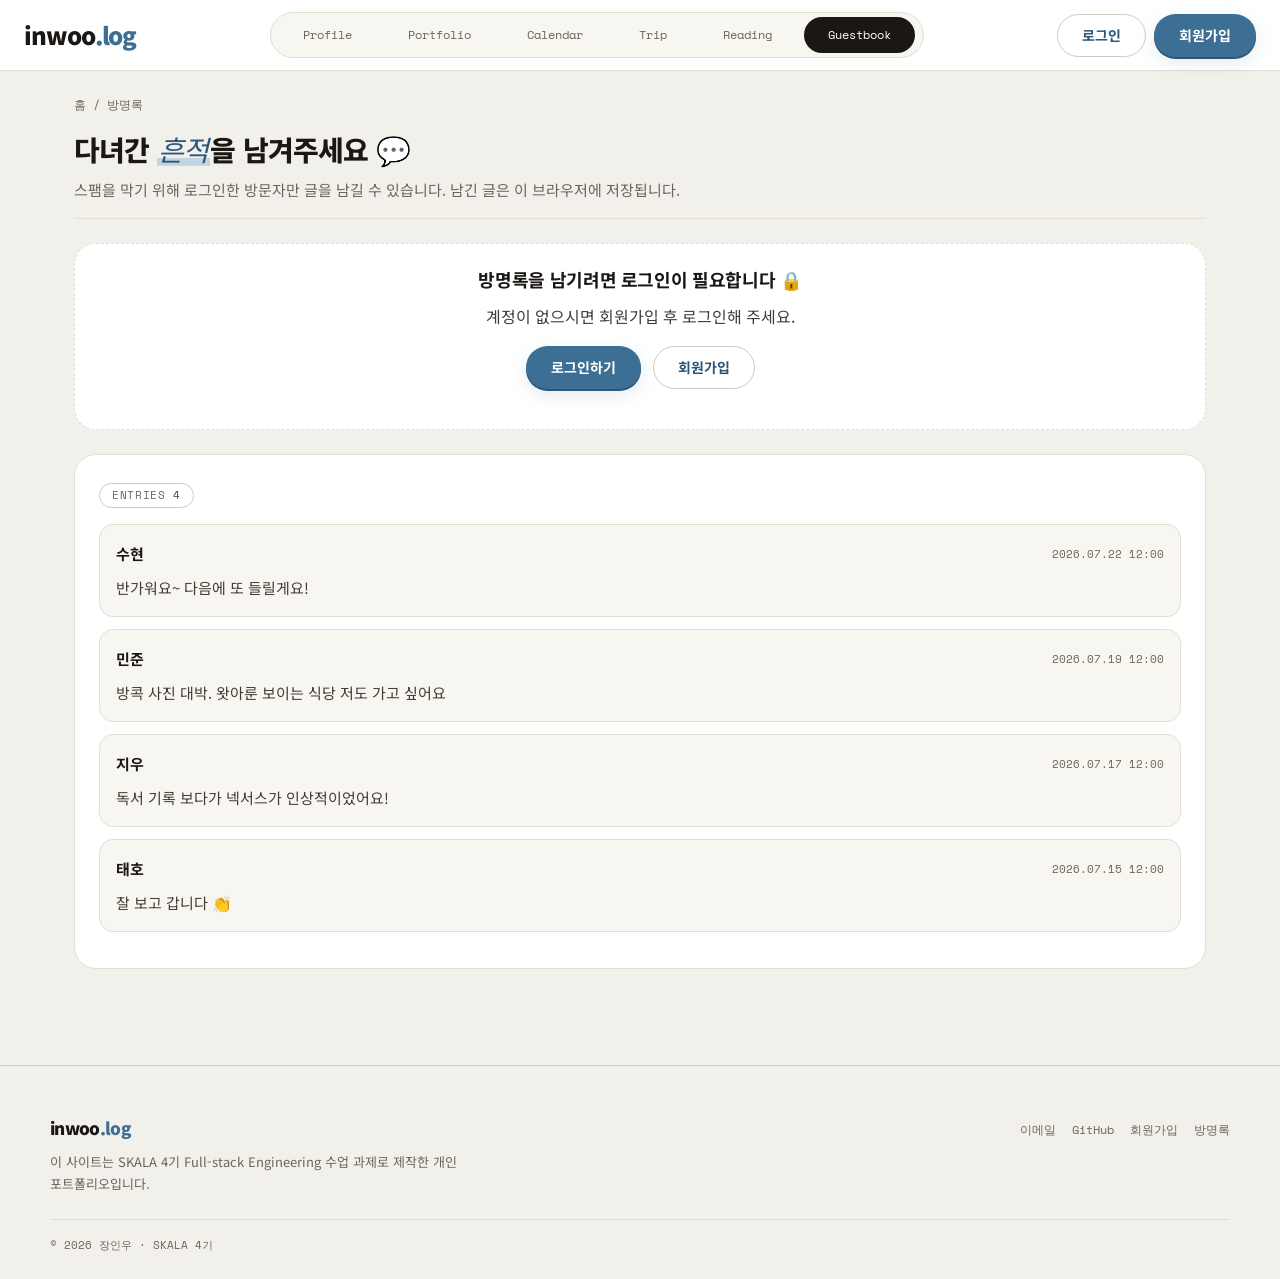
==== html/guestbook.html @ f79b9ec2 "Inwoo.log 개인 포트폴리오 사이트 - 메인/프로필/포트폴리오/캘린더/여행일지/독서/방명록/회원가입 12개 페이지 - 실시간 날씨(Open-Meteo), 여행 BGM 필름 플" ====
<!-- html/guestbook.html — 추가 페이지 (로그인 사용자 방명록) -->
<!DOCTYPE html>
<html lang="ko">
<head>
  <meta charset="UTF-8">
  <meta name="viewport" content="width=device-width, initial-scale=1.0">
  <meta name="description" content="Inwoo.log 방문 흔적을 남기는 방명록.">
  <title>방명록 — Inwoo.log</title>

  <link rel="preconnect" href="https://fonts.googleapis.com">
  <link rel="preconnect" href="https://fonts.gstatic.com" crossorigin>
  <link href="https://fonts.googleapis.com/css2?family=Noto+Sans+KR:wght@400;500;700;900&family=Space+Mono:wght@400;700&family=Instrument+Serif:ital@0;1&display=swap" rel="stylesheet">
  <link rel="icon" type="image/svg+xml" href="../media/icon/favicon.svg">
  <link rel="stylesheet" href="../css/style.css">
</head>
<body>

  <a class="skip" href="#main">본문으로 건너뛰기</a>

  <header class="topbar">
    <a class="topbar__logo" href="index.html">inwoo<span>.log</span></a>

    <button type="button" class="nav-toggle" id="navToggle" aria-label="메뉴 열기" aria-expanded="false" aria-controls="siteNav">
      <span></span><span></span><span></span>
    </button>

    <nav class="topbar__nav" id="siteNav" aria-label="주요 메뉴">
      <ul class="nav-list">
        <li><a href="myProfile.html">Profile</a></li>
        <li><a href="myPortfolio.html">Portfolio</a></li>
        <li><a href="myCalendar.html">Calendar</a></li>
        <li><a href="myTrip.html">Trip</a></li>
        <li><a href="myReadings.html">Reading</a></li>
        <li><a href="guestbook.html" class="is-active" aria-current="page">Guestbook</a></li>
      </ul>
    </nav>

    <div class="topbar__auth" id="authArea">
      <a href="login.html" class="btn btn--ghost">로그인</a>
      <a href="signUp.html" class="btn btn--primary">회원가입</a>
    </div>
  </header>

  <div class="container">

    <nav class="crumb" aria-label="현재 위치">
      <a href="index.html">홈</a> <span aria-hidden="true">/</span> <span>방명록</span>
    </nav>

    <header class="page-head">
      <h1 class="page-title">다녀간 <em>흔적</em>을 남겨주세요 💬</h1>
      <p class="page-desc">
        스팸을 막기 위해 로그인한 방문자만 글을 남길 수 있습니다.
        남긴 글은 이 브라우저에 저장됩니다.
      </p>
    </header>

    <main id="main">

      <!-- 로그인 전 안내 -->
      <section class="panel gb-locked" id="gbLocked">
        <h2>방명록을 남기려면 로그인이 필요합니다 🔒</h2>
        <p>계정이 없으시면 회원가입 후 로그인해 주세요.</p>
        <p class="btn-row">
          <a href="login.html" class="btn btn--primary">로그인하기</a>
          <a href="signUp.html" class="btn btn--ghost">회원가입</a>
        </p>
      </section>

      <!-- 로그인 후 작성 폼 -->
      <section class="panel gb-write" id="gbWrite" hidden>
        <h2 class="section-title">Write</h2>

        <form class="gb-form" id="gbForm">
          <p class="field">
            <label for="gbName">이름</label>
            <input type="text" id="gbName" name="gbName" readonly>
          </p>

          <p class="field">
            <label for="gbMessage">메시지</label>
            <textarea id="gbMessage" name="gbMessage" rows="4"
                      maxlength="200" required
                      placeholder="짧게라도 한 줄 남겨주세요. (최대 200자)"></textarea>
            <span class="field__count" id="gbCount">0 / 200</span>
          </p>

          <p class="form-actions">
            <button type="submit" class="btn btn--primary">남기기</button>
            <button type="reset" class="btn btn--ghost">지우기</button>
          </p>
        </form>
      </section>

      <!-- 목록 -->
      <section class="panel">
        <h2 class="section-title">Entries <span id="gbTotal">0</span></h2>
        <ul class="gb-list" id="gbList"></ul>
        <p class="gb-empty" id="gbEmpty">아직 남겨진 글이 없습니다. 첫 번째 방문자가 되어주세요 🌱</p>
        <p class="gb-more" id="gbMore" hidden></p>
      </section>

    </main>
  </div>

  <footer class="site-footer">
    <div class="site-footer__inner">
      <div>
        <p class="site-footer__brand">inwoo<span>.log</span></p>
        <p class="site-footer__desc">
          이 사이트는 SKALA 4기 Full-stack Engineering 수업 과제로 제작한
          개인 포트폴리오입니다.
        </p>
      </div>
      <ul class="site-footer__links">
        <li><a href="mailto:roseprincess0331@gmail.com">이메일</a></li>
        <li><a href="https://github.com" target="_blank" rel="noopener">GitHub</a></li>
        <li><a href="signUp.html">회원가입</a></li>
        <li><a href="guestbook.html">방명록</a></li>
      </ul>
    </div>
    <p class="site-footer__copy">© 2026 장인우 · SKALA 4기</p>
  </footer>

  <script src="../script/auth.js"></script>
  <script src="../script/nav.js"></script>
  <script src="../script/guestbook.js"></script>
</body>
</html>
---- css/style.css ----
:root {
  /* 브랜드 하늘색 */
  --sky-50:  #EEF2F5;
  --sky-100: #DDE7EE;
  --sky-200: #C2D4E1;
  --sky-300: #93B2C9;
  --sky-400: #5A87A8;
  --sky-500: #3D6E93;
  --sky-600: #2E5678;
  --sky-700: #234159;   /* 옅은 하늘색 배경 위 글자용 */

  /* 중립 — 종이 느낌의 밝은 회색 */
  --bg:        #F2F0EB;   /* 따뜻한 종이 — 전 페이지 공통 */
  --surface:   #FFFFFF;
  --surface-2: #F8F6F1;
  --surface-soft: rgba(255, 255, 255, .5);   /* 배경이 비치는 옅은 카드 */
  --caption-bg:   rgba(255, 255, 255, .8);   /* 사진 위 장소·날짜 칩 */
  --ink:       #1B1714;
  --text:      #443D35;
  --text-dim:  #6E6558;
  --line:      #E3DED4;
  --line-2:    #D2CABD;
  --grid-line: #F7F4EE;   /* 연습장 모눈 — 내용을 가리지 않을 만큼 아주 옅게 */

  /* 상태 */
  --success: #2E9E52;
  --error:   #D6453A;

  /* 파스텔 팔레트 — 카드·태그·달력에 공용 */
  --lime-bg:     #E6EDD5;
  --lime-ink:    #4F6326;
  --peach-bg:    #F8E3CE;
  --peach-ink:   #92551E;
  --lavender-bg: #E7E2F2;
  --lavender-ink:#574A8C;
  --pink-bg:     #F7DFE4;
  --pink-ink:    #9C4457;
  --mint-bg:     #DEEDE4;
  --mint-ink:    #2A6B54;

  /* 에디토리얼 페이지 — 종이와 필름의 따뜻한 중립색 */
  --paper-white: #FFFEFA;
  --paper-cream: #FFF9F3;
  --shelf-wood:  #D8D0C2;
  --shelf-edge:  #746657;

  /* 피드 사진 위 캡션 그라디언트 */
  --feed-overlay: linear-gradient(to bottom,
                  rgba(20, 24, 28, 0) 0%, rgba(20, 24, 28, .72) 100%);

  /* 네온 글로우 */
  --glow-sky:      rgba(61, 110, 147, .35);
  --glow-sky-soft: rgba(61, 110, 147, .14);

  /* 그림자 — 검정이 아닌 푸른기 계열 */
  --sh-sm: 0 1px 2px  rgba(30, 90, 140, .06);
  --sh-md: 0 6px 18px rgba(30, 90, 140, .10);
  --sh-lg: 0 16px 40px rgba(30, 90, 140, .14);

  /* 타이포 */
  --font-base:   'Noto Sans KR', sans-serif;
  --font-mono:   'Space Mono', 'Courier New', monospace;
  --font-serif:  'Instrument Serif', 'Noto Sans KR', serif;
  --lh-base: 1.7;

  /* 간격 */
  --sp-1: 0.25rem;
  --sp-2: 0.5rem;
  --sp-3: 0.75rem;
  --sp-4: 1rem;
  --sp-5: 1.5rem;
  --sp-6: 2rem;
  --sp-7: 3rem;
  --sp-8: 4.5rem;
  --sp-9: 6rem;

  /* 모서리 */
  --r-sm: 8px;
  --r-md: 14px;
  --r-lg: 22px;
  --r-xl: 30px;
  --r-full: 999px;

  /* 전환 */
  --t-fast: .18s ease;
  --t-base: .32s ease;
  --t-jelly: .42s cubic-bezier(.34, 1.56, .64, 1);
}

/* ---------- 2. 기초 초기화 ---------- */
* {
  box-sizing: border-box;
}

/* hidden 속성이 display 규칙에 밀리지 않게 한다 */
[hidden] {
  display: none !important;
}

body {
  margin: 0;
  font-family: var(--font-base);
  font-size: 16px;
  line-height: var(--lh-base);
  color: var(--text);
  background-color: var(--bg);
  -webkit-font-smoothing: antialiased;
}

img,
video {
  max-width: 100%;
  display: block;
}

h1, h2, h3, h4 {
  color: var(--ink);
  line-height: 1.25;
  letter-spacing: -0.02em;
  margin: 0;
}

h1 { font-size: 2rem;      font-weight: 900; }
h2 { font-size: 1.375rem;  font-weight: 700; }
h3 { font-size: 1.0625rem; font-weight: 700; margin: var(--sp-5) 0 var(--sp-2); }
h4 { font-size: 0.9375rem; font-weight: 700; margin: var(--sp-4) 0 var(--sp-2); }

/* 강조 단어 — 세리프 이탤릭 + 하늘색 밑줄 */
em {
  font-family: var(--font-serif);
  font-style: italic;
  font-weight: 400;
  color: var(--sky-600);
  background-image: linear-gradient(var(--sky-200), var(--sky-200));
  background-repeat: no-repeat;
  background-size: 100% 0.28em;
  background-position: 0 88%;
  padding: 0 .06em;
}

p {
  margin: 0 0 var(--sp-4);
}

strong {
  font-weight: 700;
  color: var(--ink);
}

small {
  display: block;
  font-size: 0.6875rem;
  font-weight: 400;
  color: var(--text-dim);
  margin-top: 2px;
}

mark {
  background-color: var(--sky-100);
  color: var(--sky-600);
  padding: 2px 6px;
  border-radius: var(--r-sm);
  font-weight: 500;
  box-decoration-break: clone;
  -webkit-box-decoration-break: clone;
}

blockquote {
  margin: 0 0 var(--sp-4);
  padding: var(--sp-4) var(--sp-5);
  background-color: var(--surface-2);
  border-left: 3px solid var(--sky-400);
  border-radius: 0 var(--r-md) var(--r-md) 0;
  color: var(--ink);
  font-size: 1.0625rem;
  line-height: 1.8;
}

hr {
  border: none;
  border-top: 1px solid var(--line);
  margin: var(--sp-5) 0;
}

::selection {
  background: var(--sky-200);
  color: var(--ink);
}

a {
  color: var(--sky-600);
  text-decoration: none;
  transition: color var(--t-fast), opacity var(--t-fast);
}

a:hover {
  color: var(--sky-500);
  text-decoration: underline;
  text-underline-offset: 3px;
}

a:focus-visible,
button:focus-visible,
input:focus-visible,
select:focus-visible,
textarea:focus-visible,
summary:focus-visible {
  outline: 3px solid var(--sky-400);
  outline-offset: 2px;
  border-radius: var(--r-sm);
}

/* 본문으로 건너뛰기 */
.skip {
  position: absolute;
  left: var(--sp-4);
  top: -4rem;
  z-index: 200;
  padding: var(--sp-3) var(--sp-5);
  background: var(--ink);
  color: var(--surface);
  border-radius: var(--r-full);
  font-size: 0.875rem;
  font-weight: 700;
  transition: top var(--t-fast);
}

.skip:focus-visible {
  top: var(--sp-3);
  text-decoration: none;
  color: var(--surface);
}

ul, ol {
  padding-left: var(--sp-5);
  margin: 0 0 var(--sp-4);
}

li {
  margin-bottom: var(--sp-2);
}

dl { margin: 0 0 var(--sp-4); }
dt { font-weight: 700; color: var(--ink); }
dd { margin-left: 0; color: var(--text-dim); }

.container {
  max-width: 1180px;
  margin: 0 auto;
  padding: var(--sp-5) var(--sp-5) var(--sp-8);
}

.container--narrow {
  max-width: 640px;
}

/* 모노스페이스 알약 라벨 */
/* 칩과 섹션 제목은 완전히 같은 규격을 쓴다.
   line-height 를 명시하지 않으면 p(1.7)와 h2(1.25)의 높이가 달라진다. */
.chip,
.section-title {
  display: inline-block;
  align-self: flex-start;   /* flex 안에서 늘어나지 않도록 */
  width: fit-content;
  padding: 4px var(--sp-3);
  background-color: transparent;
  border: 1px solid var(--line-2);
  border-radius: var(--r-full);
  font-family: var(--font-mono);
  font-size: 0.6875rem;
  font-weight: 400;
  line-height: 1.4;
  letter-spacing: 0.06em;
  text-transform: uppercase;
  color: var(--text-dim);
}

.chip {
  margin: 0 0 var(--sp-3);
}

.section-title {
  margin: var(--sp-6) 0 var(--sp-4);
}

/* 홈 — 알약 없이, 포트폴리오 섹션 제목과 같은 색 */
.home-title {
  margin: var(--sp-6) 0 var(--sp-4);
  font-size: 1rem;
  font-weight: 700;
  color: var(--text-dim);
  letter-spacing: -0.01em;
}

main > .home-title:first-child {
  margin-top: 0;
}

.section-title span {
  color: var(--sky-600);
}

/* 한글이 섞인 라벨 — 폴백 폰트는 글자가 커 보이므로 한 단계 줄인다 */
.chip--ko {
  font-family: var(--font-base);
  font-size: 0.625rem;
  line-height: 1.5;
  letter-spacing: 0.02em;
}

.panel .section-title:first-of-type {
  margin-top: 0;
}

/* ---------- 8. 상단바 ---------- */
.topbar {
  position: sticky;
  top: 0;
  z-index: 100;
  display: flex;
  align-items: center;
  justify-content: space-between;
  gap: var(--sp-4);
  padding: var(--sp-3) var(--sp-5);
  background-color: var(--surface);
  border-bottom: 1px solid var(--line);
}

.topbar__logo {
  font-size: 1.5rem;
  font-weight: 900;
  letter-spacing: -0.045em;
  color: var(--ink);
  white-space: nowrap;
}

.topbar__logo:hover {
  text-decoration: none;
  color: var(--ink);
}

.topbar__logo span {
  color: var(--sky-500);
}

.nav-list {
  display: flex;
  flex-wrap: wrap;
  gap: var(--sp-2);
  list-style: none;
  margin: 0;
  padding: var(--sp-1) var(--sp-2);
  background-color: var(--surface-2);
  border: 1px solid var(--line);
  border-radius: var(--r-full);
}

.nav-list li {
  margin: 0;
}

.nav-list a {
  display: block;
  padding: var(--sp-2) var(--sp-5);
  border-radius: var(--r-full);
  font-family: var(--font-mono);
  font-size: 0.75rem;
  color: var(--text-dim);
  white-space: nowrap;
  transition: background-color var(--t-fast), color var(--t-fast);
}

.nav-list a:hover {
  background-color: var(--sky-50);
  color: var(--sky-600);
  text-decoration: none;
}

.nav-list a.is-active {
  background-color: var(--ink);
  color: var(--surface);
}

.topbar__auth {
  display: flex;
  align-items: center;
  gap: var(--sp-2);
}

/* 모바일 햄버거 버튼 — 넓은 화면에서는 숨긴다 */
.nav-toggle {
  display: none;
}

.topbar__user {
  display: inline-flex;
  align-items: center;
  gap: var(--sp-2);
  font-size: 0.8125rem;
  font-weight: 700;
  color: var(--ink);
  white-space: nowrap;
}

.topbar__avatar {
  display: grid;
  place-items: center;
  width: 26px;
  height: 26px;
  border-radius: var(--r-full);
  background-color: var(--sky-100);
  color: var(--sky-600);
  font-size: 0.75rem;
  font-weight: 700;
}

/* ---------- 9. 버튼 — 젤리 & 네온 ---------- */
.btn {
  display: inline-flex;
  align-items: center;
  justify-content: center;
  gap: var(--sp-2);
  padding: var(--sp-3) var(--sp-5);
  border: 1px solid transparent;
  border-radius: var(--r-full);
  font-family: inherit;
  font-size: 0.875rem;
  font-weight: 700;
  line-height: 1.2;
  cursor: pointer;
  background: none;
  transition: transform var(--t-jelly), box-shadow var(--t-base),
              background-color var(--t-fast), color var(--t-fast),
              border-color var(--t-fast);
}

.btn:hover {
  text-decoration: none;
  transform: translateY(-2px) scale(1.03);
}

/* 젤리 — 누르면 눌렸다가 통통 튄다 */
.btn:active {
  transform: translateY(0) scale(.93);
  transition: transform .08s ease;
}

.btn--primary {
  background-color: var(--sky-500);
  color: var(--surface);
  box-shadow: 0 2px 0 var(--sky-600), 0 6px 18px var(--glow-sky-soft);
}

/* 네온 — 호버 시 하늘색 잔광이 번진다 */
.btn--primary:hover {
  background-color: var(--sky-400);
  box-shadow: 0 2px 0 var(--sky-600),
              0 0 0 4px var(--glow-sky-soft),
              0 8px 28px var(--glow-sky);
  animation: jelly .5s var(--t-jelly);
}

.btn--primary:active {
  box-shadow: 0 0 0 var(--sky-600), 0 2px 10px var(--glow-sky-soft);
}

.btn--ghost {
  background-color: var(--surface);
  color: var(--sky-600);
  border-color: var(--line-2);
}

.btn--ghost:hover {
  background-color: var(--sky-50);
  border-color: var(--sky-300);
  box-shadow: 0 0 0 4px var(--glow-sky-soft);
}

.btn--mini {
  padding: var(--sp-2) var(--sp-4);
  font-size: 0.75rem;
  background-color: var(--surface);
  color: var(--ink);
  border-color: var(--line-2);
}

.btn--mini:hover {
  background-color: var(--sky-50);
  border-color: var(--sky-300);
  color: var(--sky-600);
}

.btn--block {
  width: 100%;
}

/* 비활성 — <button disabled> 와 링크의 aria-disabled 를 함께 처리한다 */
.btn:disabled,
.btn[aria-disabled='true'] {
  background-color: var(--surface-2);
  color: var(--text-dim);
  border-color: var(--line);
  box-shadow: none;
  cursor: not-allowed;
  transform: none;
  opacity: .65;
  pointer-events: none;
}

.btn-row {
  display: flex;
  flex-wrap: wrap;
  gap: var(--sp-3);
}

@keyframes jelly {
  0%   { transform: translateY(-2px) scale(1.03, 1.03); }
  30%  { transform: translateY(-2px) scale(1.10, 0.92); }
  55%  { transform: translateY(-2px) scale(0.96, 1.06); }
  75%  { transform: translateY(-2px) scale(1.04, 0.98); }
  100% { transform: translateY(-2px) scale(1.03, 1.03); }
}

/* ---------- 10. 벤토 히어로 ---------- */
.bento {
  display: grid;
  grid-template-columns: minmax(0, 1fr) 320px;
  gap: var(--sp-5);
  margin-bottom: var(--sp-5);
  align-items: stretch;
}

.bento__cell {
  background-color: var(--surface);
  border: 1px solid var(--line);
  border-radius: var(--r-lg);
  padding: var(--sp-5);
}

/* 왼쪽 위 : 소개 */
/* 소개 — 카드 없이 배경 위에 그대로 */
.bento__cell--intro {
  display: flex;
  flex-direction: column;
  justify-content: center;
  gap: var(--sp-2);
  padding: var(--sp-4) var(--sp-5) var(--sp-4) 0;
  background: none;
  border: none;
}

/* 오른쪽 : 세로로 긴 사진 (폰 사진 비율) */
.bento__cell--slider {
  display: flex;
  flex-direction: column;
}

/* 공지 — 배경이 살짝 비치는 카드 */
.notice-list {
  list-style: none;
  padding: 0;
  margin: 0;
}

.notice-list li {
  display: flex;
  flex-direction: column;
  gap: 2px;
  padding: var(--sp-2) 0;
  border-bottom: 1px dashed var(--line);
  margin: 0;
}

.notice-list li:last-child {
  border-bottom: none;
}

.notice-list__date {
  flex: 0 0 auto;
  font-family: var(--font-mono);
  font-size: 0.6875rem;
  color: var(--sky-600);
}

.notice-list__text {
  font-size: 0.8125rem;
  color: var(--text);
}

/* 인사 한 줄 */
.hero-hi {
  margin: 0;
  font-size: 0.9375rem;
  color: var(--text-dim);
}

/* 워드마크 — inwoo.log 를 히어로로 크게 */
.hero-mark {
  display: flex;
  align-items: baseline;
  margin: var(--sp-1) 0 var(--sp-3);
  font-family: var(--font-mono);
  font-size: clamp(2.25rem, 5.6vw, 3.5rem);
  font-weight: 700;
  letter-spacing: -0.05em;
  line-height: 1;
  color: var(--ink);
}

.hero-mark span {
  color: var(--sky-600);
}

/* 커서 깜빡임 — '로그'라는 이름을 살린다 */
.hero-caret {
  width: 0.42ch;
  height: 0.9em;
  margin-left: 0.12ch;
  background-color: var(--sky-500);
  animation: heroBlink 1.15s steps(1) infinite;
}

@keyframes heroBlink {
  50% { opacity: 0; }
}

.hero-sub {
  max-width: 34ch;
  color: var(--text-dim);
  font-size: 0.9375rem;
  line-height: 1.75;
  margin: 0;
}

.meta-list {
  display: grid;
  grid-template-columns: auto 1fr;
  gap: var(--sp-2) var(--sp-4);
  margin: 0 0 var(--sp-4);
  font-size: 0.875rem;
}

.meta-list dt {
  font-family: var(--font-mono);
  font-size: 0.6875rem;
  text-transform: uppercase;
  letter-spacing: 0.06em;
  color: var(--text-dim);
  font-weight: 400;
  align-self: center;
}

.meta-list dd {
  color: var(--ink);
  font-weight: 500;
}

.meta-list--wide {
  gap: var(--sp-3) var(--sp-5);
  font-size: 0.9375rem;
}

/* ---------- 11. 슬라이더 (추가 실습) ---------- */
.slider {
  display: flex;
  flex-direction: column;
}

/* 폴라로이드처럼 — 흰 프레임에 비스듬히 붙인 한 장 */
.slider__stage {
  position: relative;
  padding: var(--sp-3);
  background-color: var(--surface);
  border: 1px solid var(--line);
  border-radius: 4px;
  box-shadow: var(--sh-md);
  transform: rotate(-1.4deg);
  transition: transform var(--t-base);
}

.slider__stage:hover {
  transform: rotate(0deg);
}

/* 위에 붙인 마스킹 테이프 조각 */
.slider__stage::before {
  content: "";
  position: absolute;
  top: -10px;
  left: 50%;
  z-index: 2;
  width: 84px;
  height: 22px;
  transform: translateX(-50%) rotate(-2deg);
  background-color: rgba(194, 212, 225, 0.6);
  box-shadow: 0 1px 2px rgba(27, 23, 20, 0.08);
}

.slider__track {
  position: relative;
  list-style: none;
  margin: 0;
  padding: 0;
  border-radius: 2px;
  overflow: hidden;
  background-color: var(--surface-2);
  aspect-ratio: 3 / 4;   /* 폰으로 찍은 세로 사진 비율 */
  width: 100%;
}

.slider__item {
  position: absolute;
  inset: 0;
  margin: 0;
  opacity: 0;
  visibility: hidden;
  transform: scale(1.04);
  transition: opacity var(--t-base), transform var(--t-base), visibility var(--t-base);
}

.slider__item.is-current {
  opacity: 1;
  visibility: visible;
  transform: scale(1);
}

/* 사진을 누르면 여행일지의 해당 게시물로 간다 */
.slider__link {
  display: block;
  width: 100%;
  height: 100%;
}

.slider__item img {
  width: 100%;
  height: 100%;
  object-fit: cover;
}

/* 사진 아래쪽으로 은은하게 어두워지는 스크림 — 캡션 자리 */
.slider__item::after {
  content: "";
  position: absolute;
  inset: 55% 0 0;
  background: linear-gradient(to top, rgba(27, 23, 20, 0.55), transparent);
  pointer-events: none;
}

.slider__caption {
  position: absolute;
  left: var(--sp-4);
  right: var(--sp-4);
  bottom: var(--sp-4);
  z-index: 1;
  margin: 0;
  font-family: var(--font-mono);
  font-size: 0.625rem;
  letter-spacing: 0.05em;
  color: rgba(255, 255, 255, 0.82);
}

.slider__caption strong {
  display: block;
  margin-bottom: 2px;
  font-family: var(--font-serif);
  font-style: italic;
  font-weight: 400;
  font-size: 1.0625rem;
  line-height: 1.2;
  letter-spacing: 0;
  color: #FFFFFF;
  text-shadow: 0 1px 8px rgba(27, 23, 20, 0.35);
}

/* 사진 좌우에 얹는 화살표 */
.slider__nav {
  position: absolute;
  top: 50%;
  transform: translateY(-50%);
  display: grid;
  place-items: center;
  width: 34px;
  height: 34px;
  border: none;
  border-radius: var(--r-full);
  background-color: var(--caption-bg);
  backdrop-filter: blur(6px);
  -webkit-backdrop-filter: blur(6px);
  color: var(--ink);
  font-size: 1.25rem;
  line-height: 1;
  cursor: pointer;
  box-shadow: var(--sh-sm);
  transition: transform var(--t-jelly), background-color var(--t-fast);
}

.slider__nav--prev { left: var(--sp-3); }
.slider__nav--next { right: var(--sp-3); }

.slider__nav:hover {
  background-color: var(--surface);
  transform: translateY(-50%) scale(1.12);
}

.slider__nav:active {
  transform: translateY(-50%) scale(.94);
}

.slider__nav:focus-visible {
  outline: 3px solid var(--sky-400);
  outline-offset: 2px;
}

/* 순번 — 오른쪽 아래 작은 알약 */
/* 사진 밑 — 순번은 가운데, 전체 보기는 오른쪽 */
.slider__foot {
  position: relative;
  display: flex;
  justify-content: center;
  align-items: center;
  margin-top: var(--sp-3);
}

.slider__count {
  margin: 0;
  font-family: var(--font-mono);
  font-size: 0.6875rem;
  color: var(--text-dim);
}

.slider__more {
  position: absolute;
  right: 0;
  font-family: var(--font-mono);
  font-size: 0.625rem;
  letter-spacing: -0.01em;
  color: var(--text-dim);
  white-space: nowrap;
}

.slider__more:hover {
  color: var(--sky-600);
  text-decoration: underline;
  text-underline-offset: 2px;
}

/* ---------- 12. 태그 ---------- */
.tag-row {
  display: flex;
  flex-wrap: wrap;
  gap: var(--sp-2);
  list-style: none;
  padding: 0;
  margin: 0;
}

.tag {
  margin: 0;
  padding: 3px var(--sp-3);
  border-radius: var(--r-full);
  font-size: 0.75rem;
  font-weight: 500;
  background-color: var(--surface-2);
  color: var(--text-dim);
}

.tag--sky      { background-color: var(--sky-100);      color: var(--sky-700); }
.tag--lime     { background-color: var(--lime-bg);      color: var(--lime-ink); }
.tag--peach    { background-color: var(--peach-bg);     color: var(--peach-ink); }
.tag--lavender { background-color: var(--lavender-bg);  color: var(--lavender-ink); }
.tag--pink     { background-color: var(--pink-bg);      color: var(--pink-ink); }
.tag--mint     { background-color: var(--mint-bg);      color: var(--mint-ink); }

.tag-row--big .tag {
  padding: var(--sp-2) var(--sp-4);
  font-size: 0.875rem;
}

/* ---------- 13. 레이아웃 ---------- */
/* 본문과 사이드바의 높이를 서로 맞춘다 */
.layout {
  display: flex;
  gap: var(--sp-5);
  align-items: start;
}

main {
  flex: 1 1 0;
  min-width: 0;
  display: flex;
  flex-direction: column;
}

.sidebar {
  flex: 0 0 320px;
  display: flex;
  flex-direction: column;
}

.sidebar .panel {
  margin-bottom: var(--sp-4);
}

.sidebar .panel:last-child {
  margin-bottom: 0;
}

/* ---------- 14. 인덱스 리스트 ---------- */
.index-list {
  list-style: none;
  padding: 0;
  margin: 0 0 var(--sp-5);
  border-top: 1px solid var(--line);
}

.index-list__item {
  margin: 0;
  border-bottom: 1px solid var(--line);
}

.index-list a {
  display: grid;
  grid-template-columns: 3rem 12rem 1fr 2rem;
  align-items: center;
  gap: var(--sp-3);
  padding: var(--sp-3) var(--sp-3);
  color: var(--ink);
  border-radius: var(--r-md);
  transition: background-color var(--t-fast), padding-left var(--t-base);
}

.index-list a:hover {
  background-color: var(--surface);
  padding-left: var(--sp-5);
  text-decoration: none;
}

.index-list__no {
  font-family: var(--font-mono);
  font-size: 0.75rem;
  color: var(--text-dim);
}

/* 제목은 이모지 대신 잉크색 박스로 — 폭을 맞춰 통일감 있게 */
.index-list__label {
  justify-self: start;
  display: inline-block;
  width: 7.5rem;
  padding: var(--sp-1) 0;
  background-color: var(--text-dim);   /* #6E6558 — 본문 보조 텍스트와 같은 톤 */
  border-radius: var(--r-sm);
  font-size: 0.9375rem;
  font-weight: 700;
  text-align: center;
  color: var(--surface);
  transition: background-color var(--t-fast);
}

.index-list a:hover .index-list__label {
  /* 화살표와 같은 네이비 계열로 */
  background-color: var(--sky-600);
}

.index-list__desc {
  font-size: 0.875rem;
  color: var(--text-dim);
}

.index-list__arrow {
  justify-self: end;
  color: var(--text-dim);
  transition: transform var(--t-base), color var(--t-base);
}

.index-list a:hover .index-list__arrow {
  transform: translateX(6px);
  color: var(--sky-500);
}

/* ---------- 14-2. 방명록 미리보기 ---------- */
.gb-teaser {
  padding: var(--sp-5);
  background-color: var(--sky-50);
  border: 1px solid var(--sky-200);
  border-radius: var(--r-lg);
}

.gb-preview {
  list-style: none;
  padding: 0;
  margin: 0 0 var(--sp-4);
}

/* 공지(Notice)처럼 가볍게 — 말풍선 대신 줄 목록 */
.gb-preview li {
  display: flex;
  flex-direction: column-reverse;   /* 이름·날짜 줄을 위로 */
  gap: 2px;
  padding: var(--sp-2) 0;
  margin: 0;
  border-bottom: 1px dashed var(--sky-200);
}

.gb-preview li:last-child {
  border-bottom: none;
}

.gb-preview__msg {
  margin: 0;
  font-size: 0.8125rem;
  line-height: 1.6;
  color: var(--text);
}

.gb-preview__meta {
  display: flex;
  align-items: baseline;
  gap: var(--sp-2);
  margin: 0;
}

.gb-preview__name {
  font-size: 0.75rem;
  font-weight: 700;
  color: var(--sky-600);
}

.gb-preview__time {
  font-family: var(--font-mono);
  font-size: 0.625rem;
  color: var(--sky-600);
  opacity: .75;
}

.gb-preview__more {
  display: inline-block;
  margin: 0 0 var(--sp-4);
  font-family: var(--font-mono);
  font-size: 0.6875rem;
  color: var(--sky-600);
}

.gb-preview__more:hover {
  text-decoration: underline;
  text-underline-offset: 2px;
}

/* 방명록 작성 모달 */
.gb-modal {
  width: min(92vw, 440px);
  padding: var(--sp-5);
  border: 1px solid var(--line);
  border-radius: var(--r-lg);
  background-color: var(--surface);
  box-shadow: var(--sh-md);
}

.gb-modal::backdrop {
  background-color: rgba(27, 23, 20, 0.4);
  backdrop-filter: blur(2px);
  -webkit-backdrop-filter: blur(2px);
}

.gb-modal__head {
  display: flex;
  align-items: center;
  justify-content: space-between;
  margin-bottom: var(--sp-4);
}

.gb-modal__head h3 {
  margin: 0;
}

.gb-modal__close {
  display: grid;
  place-items: center;
  width: 30px;
  height: 30px;
  padding: 0;
  border: none;
  border-radius: var(--r-full);
  background: none;
  font-size: 1.25rem;
  line-height: 1;
  color: var(--text-dim);
  cursor: pointer;
  transition: background-color var(--t-fast), color var(--t-fast);
}

.gb-modal__close:hover {
  background-color: var(--sky-50);
  color: var(--ink);
}

.gb-modal__count {
  margin: calc(-1 * var(--sp-3)) 0 var(--sp-3);
  text-align: right;
  font-family: var(--font-mono);
  font-size: 0.6875rem;
  color: var(--text-dim);
}

.gb-modal__locked-text {
  margin: 0 0 var(--sp-4);
  font-size: 0.875rem;
  color: var(--text);
}

/* 모달 안 버튼(로그인·회원가입, 남기기·취소)은 반씩 같은 너비로 */
.gb-modal .form-actions {
  display: flex;
  gap: var(--sp-2);
}

.gb-modal .form-actions .btn {
  flex: 1 1 0;
  text-align: center;
}

/* ---------- 15. 패널 · 카드 ---------- */
.panel {
  background-color: var(--surface);
  border: 1px solid var(--line);
  border-radius: var(--r-lg);
  padding: var(--sp-5);
  margin-bottom: var(--sp-5);
}

.panel__rule {
  margin: var(--sp-4) 0;
}

.panel__label {
  margin-bottom: var(--sp-2);
  font-size: 0.8125rem;
  font-weight: 700;
  color: var(--ink);
}

.panel__label label {
  font-weight: 700;
}

/* ---------- 업다운 미니 게임 ---------- */
.updown-modal {
  width: min(92vw, 520px);
  max-height: 90vh;
  padding: var(--sp-5);
  overflow-y: auto;
  border: 1px solid var(--line);
  border-radius: var(--r-lg);
  background-color: var(--surface);
  box-shadow: var(--sh-md);
}

.updown-modal::backdrop {
  background-color: rgba(27, 23, 20, .48);
  backdrop-filter: blur(3px);
  -webkit-backdrop-filter: blur(3px);
}

.updown-modal__head,
.updown-ranking__head {
  display: flex;
  align-items: center;
  justify-content: space-between;
  gap: var(--sp-3);
}

.updown-modal__head {
  margin-bottom: var(--sp-3);
}

.updown-modal__head h3,
.updown-ranking__head h4 {
  margin: 0;
}

.updown-modal__eyebrow {
  margin: 0 0 2px;
  font-family: var(--font-mono);
  font-size: .625rem;
  font-weight: 700;
  letter-spacing: .1em;
  color: var(--sky-600);
}

.updown-modal__close {
  display: grid;
  flex: 0 0 auto;
  place-items: center;
  width: 32px;
  height: 32px;
  padding: 0;
  border: none;
  border-radius: var(--r-full);
  background: none;
  font-size: 1.35rem;
  line-height: 1;
  color: var(--text-dim);
  cursor: pointer;
}

.updown-modal__close:hover {
  background-color: var(--sky-50);
  color: var(--ink);
}

.updown-modal__guide {
  margin: 0 0 var(--sp-4);
  font-size: .875rem;
  color: var(--text-dim);
}

.updown-wheel-stage {
  display: grid;
  justify-items: center;
  gap: var(--sp-3);
  margin-bottom: var(--sp-4);
  padding: var(--sp-4);
  border: 1px solid var(--line);
  border-radius: var(--r-md);
  background-color: var(--surface-2);
}

.updown-wheel-stage h4 {
  margin: 0;
  font-size: .8125rem;
  color: var(--ink);
}

.updown-wheel-wrap {
  position: relative;
  width: 220px;
  height: 220px;
}

.updown-wheel {
  position: absolute;
  inset: 10px;
  overflow: hidden;
  border: 5px solid var(--surface);
  border-radius: 50%;
  background: repeating-conic-gradient(
    from -22.5deg,
    var(--sky-100) 0deg 45deg,
    var(--sky-300) 45deg 90deg
  );
  box-shadow: 0 8px 24px rgba(30, 25, 20, .16);
  transition: transform 2.6s cubic-bezier(.12, .7, .08, 1);
}

.updown-wheel::after {
  content: "";
  position: absolute;
  inset: 50%;
  width: 56px;
  height: 56px;
  border: 4px solid var(--surface);
  border-radius: 50%;
  background-color: var(--ink);
  transform: translate(-50%, -50%);
}

.updown-wheel span {
  position: absolute;
  z-index: 1;
  left: calc(50% - 18px);
  top: calc(50% - 12px);
  width: 36px;
  text-align: center;
  font-family: var(--font-mono);
  font-size: .6875rem;
  font-weight: 700;
  color: var(--ink);
  transform: rotate(var(--angle)) translateY(-78px) rotate(var(--reverse));
}

.updown-wheel-pointer {
  position: absolute;
  z-index: 3;
  left: 50%;
  top: 0;
  width: 0;
  height: 0;
  border-left: 12px solid transparent;
  border-right: 12px solid transparent;
  border-top: 25px solid var(--sky-600);
  filter: drop-shadow(0 2px 2px rgba(30, 25, 20, .2));
  transform: translateX(-50%);
}

.updown-wheel-result {
  position: absolute;
  z-index: 4;
  left: 50%;
  top: 50%;
  width: 50px;
  text-align: center;
  font-family: var(--font-mono);
  font-size: .875rem;
  color: var(--surface);
  transform: translate(-50%, -50%);
}

.updown-wheel-spin {
  min-width: 150px;
}

.updown-wheel-stage.is-spinning .updown-wheel-spin {
  pointer-events: none;
}

.updown-game {
  animation: fadeInUp .35s ease both;
}

.updown-stats {
  display: grid;
  grid-template-columns: 1fr 1fr;
  gap: var(--sp-2);
  margin-bottom: var(--sp-4);
}

.updown-stats p {
  margin: 0;
  padding: var(--sp-3);
  border: 1px solid var(--line);
  border-radius: var(--r-md);
  background-color: var(--surface-2);
}

.updown-stats span,
.updown-stats strong {
  display: block;
}

.updown-stats span {
  margin-bottom: 2px;
  font-size: .6875rem;
  color: var(--text-dim);
}

.updown-stats strong {
  font-family: var(--font-mono);
  font-size: .875rem;
  color: var(--ink);
}

.updown-form label,
.updown-guesses__title {
  display: block;
  margin-bottom: var(--sp-2);
  font-size: .75rem;
  font-weight: 700;
  color: var(--ink);
}

.updown-form__row {
  display: grid;
  grid-template-columns: 1fr auto;
  gap: var(--sp-2);
}

.updown-form__row input {
  min-width: 0;
  padding: var(--sp-3) var(--sp-4);
  border: 1px solid var(--line-2);
  border-radius: var(--r-full);
  background-color: var(--surface);
  font: inherit;
  color: var(--ink);
}

.updown-form__row input:focus {
  outline: 3px solid var(--glow-sky);
  border-color: var(--sky-400);
}

.updown-message {
  min-height: 2.75rem;
  margin: var(--sp-3) 0;
  padding: var(--sp-3) var(--sp-4);
  border-radius: var(--r-md);
  background-color: var(--sky-50);
  font-size: .8125rem;
  line-height: 1.5;
  color: var(--ink);
}

.updown-message[data-state="up"],
.updown-message[data-state="down"] {
  color: var(--sky-600);
  font-weight: 700;
}

.updown-message[data-state="win"] {
  background-color: #fff6cc;
  color: #6a4d00;
  font-weight: 700;
}

.updown-message[data-state="error"] {
  background-color: #fff0ed;
  color: #a13b2b;
}

.updown-guesses {
  margin-bottom: var(--sp-4);
}

.updown-guesses__list {
  display: flex;
  flex-wrap: wrap;
  gap: var(--sp-2);
  min-height: 30px;
  margin: 0;
  padding: 0;
  list-style: none;
}

.updown-guesses__list li {
  padding: 4px 9px;
  border: 1px solid var(--line-2);
  border-radius: var(--r-full);
  font-family: var(--font-mono);
  font-size: .6875rem;
  color: var(--text);
}

.updown-guesses__list .updown-guesses__empty {
  padding-left: 0;
  border: 0;
  font-family: inherit;
  color: var(--text-dim);
}

.updown-ranking {
  padding: var(--sp-4);
  border: 1px solid var(--line);
  border-radius: var(--r-md);
  background-color: var(--surface-2);
}

.updown-ranking__head {
  margin-bottom: var(--sp-3);
}

.updown-ranking__head h4 {
  font-family: var(--font-mono);
  font-size: .75rem;
}

.updown-ranking__clear {
  padding: 0;
  border: 0;
  background: none;
  font-size: .6875rem;
  color: var(--text-dim);
  cursor: pointer;
}

.updown-ranking__clear:hover {
  color: var(--sky-600);
  text-decoration: underline;
}

.updown-ranking__empty {
  margin: 0;
  font-size: .75rem;
  color: var(--text-dim);
}

.updown-ranking__list {
  display: grid;
  gap: var(--sp-2);
  margin: 0;
  padding: 0;
  list-style: none;
  counter-reset: updown-rank;
}

.updown-ranking__item {
  display: grid;
  grid-template-columns: 24px 1fr auto;
  gap: var(--sp-2);
  align-items: center;
  font-size: .75rem;
  counter-increment: updown-rank;
}

.updown-ranking__item::before {
  content: counter(updown-rank);
  display: grid;
  place-items: center;
  width: 22px;
  height: 22px;
  border-radius: var(--r-full);
  background-color: var(--surface);
  font-family: var(--font-mono);
  font-weight: 700;
  color: var(--text-dim);
}

.updown-ranking__item:first-child::before {
  background-color: #ffe481;
  color: #6a4d00;
}

.updown-ranking__score {
  font-weight: 700;
  color: var(--ink);
}

.updown-ranking__date {
  font-family: var(--font-mono);
  font-size: .625rem;
  color: var(--text-dim);
}

.updown-modal__actions {
  display: flex;
  gap: var(--sp-2);
  margin-top: var(--sp-4);
}

.updown-modal__actions .btn {
  flex: 1 1 0;
}

/* ---------- 성적 계산기 ---------- */
.grade-modal {
  width: min(92vw, 480px);
  max-height: 90vh;
  padding: var(--sp-5);
  overflow-y: auto;
  border: 1px solid var(--line);
  border-radius: var(--r-lg);
  background-color: var(--surface);
  box-shadow: var(--sh-md);
}

.grade-modal::backdrop {
  background-color: rgba(27, 23, 20, .48);
  backdrop-filter: blur(3px);
  -webkit-backdrop-filter: blur(3px);
}

.grade-modal__head {
  display: flex;
  align-items: center;
  justify-content: space-between;
  gap: var(--sp-3);
  margin-bottom: var(--sp-3);
}

.grade-modal__head h3 {
  margin: 0;
}

.grade-modal__eyebrow {
  margin: 0 0 2px;
  font-family: var(--font-mono);
  font-size: .625rem;
  font-weight: 700;
  letter-spacing: .1em;
  color: var(--sky-600);
}

.grade-modal__close {
  display: grid;
  flex: 0 0 auto;
  place-items: center;
  width: 32px;
  height: 32px;
  padding: 0;
  border: none;
  border-radius: var(--r-full);
  background: none;
  font-size: 1.35rem;
  line-height: 1;
  color: var(--text-dim);
  cursor: pointer;
}

.grade-modal__close:hover {
  background-color: var(--sky-50);
  color: var(--ink);
}

.grade-modal__guide {
  margin: 0 0 var(--sp-4);
  font-size: .875rem;
  line-height: 1.6;
  color: var(--text-dim);
}

.grade-fields {
  display: grid;
  gap: var(--sp-2);
}

.grade-field {
  display: grid;
  grid-template-columns: minmax(0, 1fr) 112px;
  align-items: center;
  gap: var(--sp-3);
  margin: 0;
  padding: var(--sp-3) var(--sp-4);
  border: 1px solid var(--line);
  border-radius: var(--r-md);
  background-color: var(--surface-2);
}

.grade-field label span,
.grade-field label small {
  display: block;
}

.grade-field label span {
  font-weight: 700;
  color: var(--ink);
}

.grade-field label small {
  margin-top: 2px;
  font-size: .6875rem;
  color: var(--text-dim);
}

.grade-field__input {
  display: grid;
  grid-template-columns: 1fr auto;
  align-items: center;
  gap: var(--sp-2);
}

.grade-field__input input {
  width: 100%;
  min-width: 0;
  padding: var(--sp-2) var(--sp-3);
  border: 1px solid var(--line-2);
  border-radius: var(--r-md);
  background-color: var(--surface);
  font: inherit;
  font-family: var(--font-mono);
  text-align: right;
  color: var(--ink);
}

.grade-field__input input:focus {
  outline: 3px solid var(--glow-sky);
  border-color: var(--sky-400);
}

.grade-field__input input[aria-invalid="true"] {
  border-color: #c85b49;
  background-color: #fff8f6;
}

.grade-field__input b {
  font-size: .75rem;
  color: var(--text-dim);
}

.grade-message {
  margin: var(--sp-3) 0 0;
  padding: var(--sp-3) var(--sp-4);
  border-radius: var(--r-md);
  background-color: #fff0ed;
  font-size: .8125rem;
  color: #a13b2b;
}

.grade-form__actions {
  display: flex;
  gap: var(--sp-2);
  margin-top: var(--sp-4);
}

.grade-form__actions .btn {
  flex: 1 1 0;
}

.grade-result {
  margin-top: var(--sp-4);
  padding: var(--sp-4);
  border: 1px solid var(--sky-300);
  border-radius: var(--r-md);
  background-color: var(--sky-50);
  animation: fadeInUp .35s ease both;
}

.grade-result[data-result="fail"] {
  border-color: #efb7ad;
  background-color: #fff8f6;
}

.grade-result__summary {
  display: flex;
  align-items: center;
  justify-content: space-between;
  gap: var(--sp-3);
}

.grade-result__label,
.grade-result__average,
.grade-result__detail {
  margin: 0;
}

.grade-result__label {
  margin-bottom: 2px;
  font-size: .6875rem;
  color: var(--text-dim);
}

.grade-result__average strong {
  font-family: var(--font-mono);
  font-size: 1.75rem;
  color: var(--ink);
}

.grade-result__average span {
  margin-left: 3px;
  font-size: .75rem;
  color: var(--text-dim);
}

.grade-result__badge {
  display: grid;
  place-items: center;
  width: 58px;
  height: 58px;
  margin: 0;
  border-radius: var(--r-full);
  background-color: var(--sky-500);
  box-shadow: 0 5px 16px var(--glow-sky);
  font-family: var(--font-mono);
  font-size: 1.5rem;
  font-weight: 700;
  color: var(--surface);
}

.grade-result[data-result="fail"] .grade-result__badge {
  background-color: #c85b49;
  box-shadow: 0 5px 16px rgba(200, 91, 73, .2);
}

.grade-result__status {
  margin: var(--sp-3) 0 2px;
  font-size: .9375rem;
  color: var(--ink);
}

.grade-result__detail {
  font-size: .75rem;
  color: var(--text-dim);
}

/* ---------- 가방 모달 ---------- */
.bag-modal {
  width: min(92vw, 680px);
  max-height: 90vh;
  padding: var(--sp-5);
  overflow-y: auto;
  border: 1px solid var(--line);
  border-radius: var(--r-lg);
  background-color: var(--surface);
  box-shadow: var(--sh-md);
}

.bag-modal::backdrop {
  background-color: rgba(27, 23, 20, .48);
  backdrop-filter: blur(3px);
  -webkit-backdrop-filter: blur(3px);
}

.bag-modal__head {
  display: flex;
  align-items: center;
  justify-content: space-between;
  gap: var(--sp-3);
  margin-bottom: var(--sp-3);
}

.bag-modal__head h3 {
  margin: 0;
}

.bag-modal__eyebrow {
  margin: 0 0 2px;
  font-family: var(--font-mono);
  font-size: .625rem;
  font-weight: 700;
  letter-spacing: .1em;
  color: var(--sky-600);
}

.bag-modal__close {
  display: grid;
  flex: 0 0 auto;
  place-items: center;
  width: 32px;
  height: 32px;
  padding: 0;
  border: none;
  border-radius: var(--r-full);
  background: none;
  font-size: 1.35rem;
  line-height: 1;
  color: var(--text-dim);
  cursor: pointer;
}

.bag-modal__close:hover {
  background-color: var(--sky-50);
  color: var(--ink);
}

.bag-modal__guide {
  margin: 0 0 var(--sp-4);
  font-size: .875rem;
  color: var(--text-dim);
}

.bag-modal .bag__closed {
  padding: var(--sp-7) var(--sp-5);
  background-color: var(--surface-2);
}

/* 닫힌 가방 — 백팩 자체가 버튼이다 */
.bag-figure {
  display: block;
  margin: 0 auto var(--sp-3);
  padding: var(--sp-3);
  border: none;
  border-radius: var(--r-full);
  background: none;
  cursor: pointer;
  animation: bagIdle 2.8s ease-in-out infinite;
  transition: transform var(--t-jelly);
}

.bag-figure:hover {
  transform: scale(1.08) rotate(-3deg);
}

.bag-figure:active {
  transform: scale(0.94);
}

.bag-figure:focus-visible {
  outline: 3px solid var(--sky-400);
  outline-offset: 3px;
}

.bag-figure__icon {
  display: block;
  width: 96px;
  height: 96px;
  background-color: var(--sky-600);
  -webkit-mask: url("../media/icon/backpack.svg") center / contain no-repeat;
  mask: url("../media/icon/backpack.svg") center / contain no-repeat;
}

.bag-modal .bag-grid {
  margin-top: var(--sp-3);
}

.bag-modal__actions {
  display: flex;
  gap: var(--sp-2);
  margin: 0;
}

.bag-modal__actions .btn {
  flex: 1 1 0;
}

@media (max-width: 520px) {
  .bag-modal .bag-grid {
    grid-template-columns: 1fr;
  }
}

/* 사이드바 내용 */
.today-date {
  font-size: 1rem;
  font-weight: 700;
  color: var(--ink);
  margin-bottom: var(--sp-2);
}

.today-schedule {
  padding: var(--sp-3) var(--sp-4);
  background-color: var(--sky-50);
  border-radius: var(--r-md);
  font-size: 0.8125rem;
}

.today-schedule p {
  margin: 0 0 var(--sp-1);
}

.today-schedule p:last-child {
  margin-bottom: 0;
}

.play-row {
  display: grid;
  grid-template-columns: repeat(3, minmax(0, 1fr));
  gap: var(--sp-2);
}

/* 사이트 무드에 맞춘 조용한 타일 — 종이색 카드 + 잉크 아이콘, 포인트는 hover의 하늘색만 */
.game-tile {
  position: relative;
  display: grid;
  justify-items: center;
  align-content: center;
  gap: var(--sp-2);
  min-width: 0;
  min-height: 92px;
  padding: var(--sp-4) var(--sp-2) var(--sp-3);
  border: 1px solid var(--line);
  border-radius: var(--r-md);
  background-color: var(--surface-2);
  font: inherit;
  color: var(--text);
  cursor: pointer;
  transition: transform var(--t-jelly), border-color var(--t-fast),
              background-color var(--t-fast), box-shadow var(--t-base);
}

.game-tile:hover {
  border-color: var(--sky-300);
  background-color: var(--sky-50);
  box-shadow: 0 6px 16px var(--glow-sky-soft);
  color: var(--sky-600);
  text-decoration: none;
  transform: translateY(-3px);
}

.game-tile:active {
  transform: translateY(0) scale(.96);
}

.game-tile:focus-visible {
  outline: 3px solid var(--sky-400);
  outline-offset: 3px;
}

.game-tile__icon {
  position: relative;
  display: grid;
  place-items: center;
  width: 40px;
  height: 40px;
  border: 1px solid var(--line-2);
  border-radius: var(--r-full);
  background-color: var(--surface);
  color: var(--text-dim);
  transition: transform var(--t-jelly), color var(--t-fast),
              border-color var(--t-fast);
}

.game-tile:hover .game-tile__icon {
  color: var(--sky-600);
  border-color: var(--sky-300);
}

.game-tile__icon::before {
  content: "";
  width: 24px;
  height: 24px;
  background-color: currentColor;
  -webkit-mask-position: center;
  mask-position: center;
  -webkit-mask-repeat: no-repeat;
  mask-repeat: no-repeat;
  -webkit-mask-size: contain;
  mask-size: contain;
}

.game-tile__icon--number::before {
  -webkit-mask-image: url("../media/icon/puzzle-piece.svg");
  mask-image: url("../media/icon/puzzle-piece.svg");
}

.game-tile__icon--grade::before {
  -webkit-mask-image: url("../media/icon/math-operations.svg");
  mask-image: url("../media/icon/math-operations.svg");
}

.game-tile__icon--bag::before {
  -webkit-mask-image: url("../media/icon/backpack.svg");
  mask-image: url("../media/icon/backpack.svg");
}

.game-tile:hover .game-tile__icon {
  transform: translateY(-2px) rotate(-4deg);
}

.game-tile__label {
  min-width: 0;
  font-size: .6875rem;
  font-weight: 700;
  line-height: 1.25;
  text-align: center;
  word-break: keep-all;
}

/* 지역 선택 — 네이티브 select는 값 저장용으로만 숨겨두고,
   지역명 옆 ↻ 아이콘 + 커스텀 메뉴로 조작한다 */
.city-select {
  display: none;
}

.weather-head {
  display: flex;
  align-items: center;
  justify-content: space-between;
  gap: var(--sp-2);
  margin-bottom: var(--sp-2);
}

.weather-head__title {
  min-width: 0;
}

.weather-head h4 {
  margin: 0;
  color: var(--surface);
  font-size: 0.9375rem;
}

/* 지역명 바로 아래 — 그 도시의 현지 날짜·시간 */
.weather-local {
  margin: 2px 0 0;
  font-family: var(--font-mono);
  font-size: 0.625rem;
  letter-spacing: .05em;
  color: var(--sky-200);
}

.city-picker {
  position: relative;
}

.city-toggle {
  display: inline-flex;
  align-items: center;
  justify-content: center;
  width: 24px;
  height: 24px;
  padding: 0;
  border: none;
  border-radius: 50%;
  background-color: rgba(255, 255, 255, 0.18);
  color: var(--surface);
  cursor: pointer;
  transition: background-color var(--t-fast), transform var(--t-base);
}

.city-toggle:hover,
.city-toggle[aria-expanded="true"] {
  background-color: rgba(255, 255, 255, 0.34);
  transform: scale(1.12);
}

.city-toggle svg {
  width: 13px;
  height: 13px;
}

.city-menu {
  position: absolute;
  top: calc(100% + var(--sp-2));
  right: 0;
  z-index: 20;
  min-width: 108px;
  margin: 0;
  padding: var(--sp-1);
  list-style: none;
  background-color: var(--surface);
  border: 1px solid var(--line-2);
  border-radius: var(--r-md);
  box-shadow: var(--sh-md);
  animation: cityMenuPop var(--t-fast);
}

@keyframes cityMenuPop {
  from {
    opacity: 0;
    transform: translateY(-4px);
  }
}

.city-menu__item {
  display: block;
  width: 100%;
  padding: var(--sp-2) var(--sp-3);
  border: none;
  border-radius: var(--r-sm);
  background: none;
  font-family: inherit;
  font-size: 0.8125rem;
  /* 메뉴는 흰 카드 — 네이비 날씨 박스의 흰 글자색을 물려받지 않게 명시한다 */
  color: var(--ink);
  text-align: left;
  white-space: nowrap;   /* "대한민국 · 서울"이 줄바꿈되지 않게 */
  cursor: pointer;
  transition: background-color var(--t-fast);
}

.city-menu__item:hover {
  background-color: var(--sky-50);
}

.city-menu__item.is-selected {
  background-color: var(--sky-100);
  color: var(--sky-600);
  font-weight: 700;
}

.city-menu__item.is-selected::after {
  content: "✓";
  margin-left: var(--sp-2);
  font-size: 0.6875rem;
}

#weather-box {
  margin-top: var(--sp-3);
  padding: var(--sp-4);
  background-color: var(--sky-600);
  border-radius: var(--r-md);
  color: var(--surface);
  min-height: 96px;
}

#weather-box p {
  margin: 0;
  color: var(--sky-100);
  font-size: 0.8125rem;
}

.weather-data {
  display: grid;
  grid-template-columns: auto 1fr;
  gap: var(--sp-1) var(--sp-4);
  /* 제목(작은 글씨)과 값(큰 글씨)의 글자 밑선을 맞춘다 */
  align-items: baseline;
  margin: 0;
}

.weather-data dt {
  color: var(--sky-200);
  font-family: var(--font-mono);
  font-size: 0.6875rem;
  line-height: 1.6;
  text-transform: uppercase;
  font-weight: 400;
}

.weather-data dd {
  margin: 0;
  color: var(--surface);
  font-weight: 700;
  font-size: 0.875rem;
  line-height: 1.6;
}

/* ---------- 16. 페이지 헤더 · 브레드크럼 ---------- */
.crumb {
  margin-bottom: var(--sp-4);
  font-family: var(--font-mono);
  font-size: 0.75rem;
  color: var(--text-dim);
}

.crumb a {
  color: var(--text-dim);
}

.crumb a:hover {
  color: var(--sky-600);
}

.page-head {
  margin-bottom: var(--sp-5);
  padding-bottom: var(--sp-4);
  border-bottom: 1px solid var(--line);
}

.page-title {
  font-size: clamp(1.375rem, 2.4vw, 1.75rem);
  font-weight: 800;
  letter-spacing: -0.03em;
  margin-bottom: var(--sp-2);
}

.page-desc {
  color: var(--text-dim);
  font-size: 0.9375rem;
  margin: 0;
}

/* ---------- 17. 프로필 ---------- */
.timeline {
  position: relative;
  list-style: none;
  padding: var(--sp-5) 0 0;   /* 위쪽은 화살촉 자리 */
  margin: 0;
  /* 레일 위치를 한 곳에서 관리한다 */
  --rail: 3.2rem;
}

/* 아래(과거)에서 위(현재)로 올라오는 흐름 — 레일 끝의 위쪽 화살촉 */
.timeline::before {
  content: "";
  position: absolute;
  top: 0;
  left: calc(var(--rail) + var(--sp-3) - 6px);
  border-left: 6px solid transparent;
  border-right: 6px solid transparent;
  border-bottom: 9px solid var(--sky-500);
}

/* 화살촉과 첫 점을 잇는 짧은 선 — 첫 점 4px 앞에서 멈춘다 */
.timeline::after {
  content: "";
  position: absolute;
  top: 9px;
  left: calc(var(--rail) + var(--sp-3) - 1px);
  width: 2px;
  height: calc(var(--sp-5) - 8px);
  background-color: var(--line);
}

/* 연도 | (여백=레일) | 내용 */
.timeline__item {
  position: relative;
  display: grid;
  grid-template-columns: var(--rail) 1fr;
  column-gap: var(--sp-6);
  padding-bottom: var(--sp-6);
}

.timeline__item:last-child {
  padding-bottom: 0;
}

/* 항목을 잇는 세로선 — 점(12px)과 같은 중심선에 두고,
   점 아래 4px 띄워 시작해서 다음 점 4px 앞에서 끝난다 */
.timeline__item::before {
  content: "";
  position: absolute;
  left: calc(var(--rail) + var(--sp-3) - 1px);
  top: 1.25rem;
  bottom: 0;
  width: 2px;
  background-color: var(--line);
}

.timeline__item:last-child::before {
  display: none;
}

/* 점 — 짝수 폭(12px)이라 2px 선과 중심이 정확히 일치한다 */
.timeline__item::after {
  content: "";
  position: absolute;
  left: calc(var(--rail) + var(--sp-3) - 6px);
  top: 4px;
  width: 12px;
  height: 12px;
  border-radius: var(--r-full);
  background-color: var(--surface);
  border: 2px solid var(--line-2);
}

/* 진행 중인 항목은 점을 하늘색으로 채우고 잔광을 준다 */
.timeline__item--now::after {
  background-color: var(--sky-500);
  border-color: var(--sky-500);
  box-shadow: 0 0 0 4px var(--glow-sky-soft);
}

.timeline__year {
  grid-column: 1;
  font-family: var(--font-mono);
  font-size: 0.9375rem;
  font-weight: 700;
  color: var(--ink);
  line-height: 1.35;
  text-align: right;
}

.timeline__year small {
  display: block;
  margin-top: 1px;
  font-size: 0.6875rem;
  font-weight: 400;
  color: var(--text-dim);
  white-space: nowrap;
}

.timeline__body {
  grid-column: 2;
}

.timeline__role {
  display: flex;
  flex-wrap: wrap;
  align-items: center;
  gap: var(--sp-2);
  margin: 0 0 var(--sp-2);
  font-size: 1rem;
  font-weight: 700;
  line-height: 1.4;
  color: var(--ink);
}

.timeline__badge {
  padding: 2px var(--sp-2);
  border-radius: var(--r-full);
  background-color: var(--sky-100);
  color: var(--sky-700);
  font-family: var(--font-mono);
  font-size: 0.625rem;
  font-weight: 400;
  letter-spacing: 0.04em;
}

.timeline__desc {
  margin: 0;
  font-size: 0.9375rem;
  line-height: 1.6;
  color: var(--text-dim);
}

.trait-list {
  margin: 0;
}

.trait-list dt {
  margin-top: var(--sp-4);
  color: var(--sky-600);
}

.trait-list dt:first-child {
  margin-top: 0;
}

.trait-list dd {
  padding-left: var(--sp-4);
  border-left: 2px solid var(--line);
  font-size: 0.9375rem;
}

.taste-grid {
  display: grid;
  grid-template-columns: repeat(3, 1fr);
  gap: var(--sp-5);
}

/* 좋아하는 색 칩 */
.color-chips {
  display: flex;
  gap: var(--sp-5);
  list-style: none;
  /* 아래 "좋아하는 운동" 소제목과 한 호흡 띄운다 */
  margin: 0 0 var(--sp-6);
  padding: 0;
}

.color-chips li {
  display: flex;
  align-items: center;
  gap: var(--sp-2);
  font-size: 0.875rem;
  color: var(--text);
}

.color-chip {
  width: 22px;
  height: 22px;
  border-radius: 50%;
  background-color: var(--chip);
  border: 1px solid var(--line-2);
  box-shadow: inset 0 1px 2px rgba(255, 255, 255, 0.6);
}

/* 좋아하는 음악 — 앨범마다 어울리는 색의 플레이어 카드가 통째로 넘어간다 */
.music-slider {
  max-width: 320px;
}

.music-slider__stage {
  position: relative;
}

.music-slider__track {
  display: grid;   /* 카드를 같은 칸에 겹쳐 쌓는다 */
  list-style: none;
  margin: 0;
  padding: 0 var(--sp-6) 0 0;   /* 뒤 카드가 비껴 나올 오른쪽 여유 */
}

/* 카드 한 장 = 그랩바 + 커버 + 곡 정보 */
.music-slider__item {
  grid-area: 1 / 1;
  padding: var(--sp-4) var(--sp-4) var(--sp-3);
  border-radius: var(--r-lg);
  background: linear-gradient(180deg, var(--card-top), var(--card-bottom));
  box-shadow: var(--sh-md);
  cursor: pointer;
  transition: transform .45s ease, opacity .45s ease;
}

/* 앨범마다 커버에서 딴 색 */
.music-slider__item:nth-child(1) { --card-top: #8A8072; --card-bottom: #59524A; }  /* 필름 웜그레이 */
.music-slider__item:nth-child(2) { --card-top: #7C9471; --card-bottom: #4C6147; }  /* 정원의 초록 */
.music-slider__item:nth-child(3) { --card-top: #8286D6; --card-bottom: #4A4E9E; }  /* 밤의 인디고 */

/* 카드 상단의 그랩바 — 플레이어 시트 느낌 */
.music-slider__item::before {
  content: "";
  display: block;
  width: 44px;
  height: 5px;
  margin: 0 auto var(--sp-4);
  border-radius: var(--r-full);
  background-color: rgba(255, 255, 255, 0.42);
}

.music-slider__item.is-current {
  z-index: 3;
  transform: none;
  opacity: 1;
  cursor: default;
}

/* 뒤 카드는 투명하게 물러나 겹친 입체감을 만든다 */
.music-slider__item.is-next {
  z-index: 2;
  transform: translateX(8%) translateY(2%) scale(0.94);
  opacity: 0.7;
}

.music-slider__item.is-back {
  z-index: 1;
  transform: translateX(15%) translateY(4%) scale(0.88);
  opacity: 0.45;
}

/* 뒤 카드는 사진만 실루엣처럼 보여준다 */
.music-slider__item.is-next .music-slider__song,
.music-slider__item.is-next .music-slider__artist,
.music-slider__item.is-back .music-slider__song,
.music-slider__item.is-back .music-slider__artist {
  opacity: 0;
}

.music-slider__item img {
  width: 100%;
  aspect-ratio: 1;
  object-fit: cover;
  border-radius: 14px;
  box-shadow: 0 12px 26px rgba(20, 24, 28, 0.35);
}

.music-slider__song {
  margin: var(--sp-3) 0 0;
  font-weight: 700;
  font-size: 0.9375rem;
  color: #FFFFFF;
}

.music-slider__artist {
  margin: 2px 0 0;
  font-size: 0.8125rem;
  color: var(--sky-100);
  opacity: .85;
}

/* 화살표는 앨범 사진 높이 기준으로 가운데, 카드보다 위에 */
.music-slider__stage .slider__nav {
  top: 38%;
  z-index: 4;
}

.music-slider__count {
  margin: var(--sp-3) 0 0;
  /* 트랙의 오른쪽 여백(뒤 카드 자리)만큼 빼서 앞 카드 기준 가운데에 오게 한다 */
  padding-right: var(--sp-6);
  text-align: center;
  font-family: var(--font-mono);
  font-size: 0.6875rem;
  color: var(--text-dim);
}

.taste-grid h3 {
  margin-top: 0;
}

.taste-list {
  list-style: none;
  padding: 0;
  margin: 0;
}

.taste-list li {
  padding: var(--sp-2) 0;
  border-bottom: 1px dashed var(--line);
  font-size: 0.875rem;
  color: var(--text-dim);
}

.taste-list li:last-child {
  border-bottom: none;
}

/* Human — 종이 배경과 어울리는 하늘색 점 불릿 */
.human-list li {
  position: relative;
  padding-left: var(--sp-5);
}

.human-list li::before {
  content: "";
  position: absolute;
  left: 4px;
  top: calc(var(--sp-2) + 0.55em);
  width: 7px;
  height: 7px;
  border-radius: var(--r-full);
  background-color: var(--sky-300);
  box-shadow: 0 0 0 3px var(--sky-50);   /* 종이색 링으로 폭신하게 */
}

.taste-intro {
  margin: 0 0 var(--sp-5);
  font-size: 0.9375rem;
  color: var(--text-dim);
}

/* 올해 할 일 (프로필 Goals) */
/* Goals — 숫자를 파스텔 원 안에 흰 글자로 */
.timeline-goals {
  margin: 0;
  padding-left: 0;
  list-style: none;
  counter-reset: goal;
}

.timeline-goals li {
  position: relative;
  counter-increment: goal;
  padding: var(--sp-2) 0 var(--sp-2) calc(22px + var(--sp-3));
  border-bottom: 1px dashed var(--line);
  font-size: 0.9375rem;
}

.timeline-goals li::before {
  content: counter(goal);
  position: absolute;
  left: 0;
  top: calc(var(--sp-2) + 0.1em);
  display: grid;
  place-items: center;
  width: 22px;
  height: 22px;
  border-radius: var(--r-full);
  /* 바로가기 박스와 같은 웜그레이 — 통일감 있게 한 가지 색만 쓴다 */
  background-color: var(--text-dim);
  color: #FFFFFF;
  font-family: var(--font-mono);
  font-size: 0.6875rem;
  font-weight: 700;
}

.timeline-goals li:last-child {
  border-bottom: none;
}

/* ---------- 18. 포트폴리오 ---------- */
.folio-grid {
  display: grid;
  grid-template-columns: repeat(2, 1fr);
  gap: var(--sp-4);
  margin-bottom: var(--sp-5);
}

.folio-card {
  background-color: var(--surface);
  border: 1px solid var(--line);
  border-radius: var(--r-lg);
  padding: var(--sp-5);
  transition: transform var(--t-base), box-shadow var(--t-base),
              border-color var(--t-base);
}

.folio-card:hover {
  transform: translateY(-6px);
  border-color: var(--sky-200);
  box-shadow: var(--sh-md);
}

.folio-card h3 {
  margin-top: 0;
}

.folio-card p {
  font-size: 0.9375rem;
}

.folio-meta {
  font-family: var(--font-mono);
  font-size: 0.75rem;
  color: var(--text-dim);
}

.folio-card--sky      { border-top: 4px solid var(--sky-400); }
.folio-card--lime     { border-top: 4px solid var(--lime-ink); }
.folio-card--peach    { border-top: 4px solid var(--peach-ink); }
.folio-card--lavender { border-top: 4px solid var(--lavender-ink); }

/* ---------- 20. 달력 ---------- */

/* 달력 + 사이드 2단 */
.cal-layout {
  display: grid;
  grid-template-columns: 1fr 300px;
  gap: var(--sp-5);
  align-items: start;
}

.cal {
  padding: var(--sp-5);
  background-color: var(--surface);
  border: 1px solid var(--line);
  border-radius: var(--r-lg);
}

.cal-head {
  display: flex;
  align-items: center;
  justify-content: center;
  gap: var(--sp-5);
  margin-bottom: var(--sp-5);
}

.cal-title {
  margin: 0;
  min-width: 8.5rem;
  text-align: center;
  font-size: 1.125rem;
  font-weight: 800;
}

.cal-head__btn {
  width: 34px;
  height: 34px;
  border: 1px solid var(--line);
  border-radius: var(--r-full);
  background-color: var(--surface);
  color: var(--text-dim);
  font-size: 0.875rem;
  cursor: pointer;
  transition: transform var(--t-jelly), background-color var(--t-fast),
              color var(--t-fast);
}

.cal-head__btn:hover {
  background-color: var(--sky-50);
  color: var(--sky-600);
  transform: scale(1.12);
}

.cal-head__btn:active {
  transform: scale(.9);
}

.cal-weekday {
  display: grid;
  grid-template-columns: repeat(7, 1fr);
  gap: var(--sp-1);
  margin-bottom: var(--sp-2);
}

.cal-weekday span {
  text-align: center;
  font-family: var(--font-mono);
  font-size: 0.625rem;
  letter-spacing: 0.06em;
  color: var(--text-dim);
  padding: var(--sp-1);
}

.cal-weekday span:first-child,
.cal-weekday span:last-child {
  color: var(--peach-ink);
}

.cal-grid {
  display: grid;
  grid-template-columns: repeat(7, 1fr);
  gap: var(--sp-1);
  margin-bottom: var(--sp-4);
}

/* 날짜 칸 — 글자 없이 배경색으로만 구분 */
.cal-day {
  aspect-ratio: 1 / 1;
  display: flex;
  align-items: center;
  justify-content: center;
  border: none;
  border-radius: var(--r-md);
  background-color: var(--surface-2);
  font-family: inherit;
  font-size: 0.875rem;
  font-weight: 500;
  color: var(--text);
  cursor: pointer;
  transition: transform var(--t-jelly), box-shadow var(--t-base),
              background-color var(--t-fast);
}

.cal-day:hover {
  transform: translateY(-3px) scale(1.06);
  box-shadow: 0 6px 16px var(--glow-sky-soft);
}

.cal-day:active {
  transform: scale(.92);
}

.cal-day--blank {
  background: none;
  cursor: default;
}

.cal-day--blank:hover {
  transform: none;
  box-shadow: none;
}

.cal-day--class {
  background-color: var(--sky-50);
  color: var(--sky-600);
}

.cal-day--holiday {
  background-color: var(--peach-bg);
  color: var(--peach-ink);
}

/* 수업 기간 밖 — 색 없이 흰 칸 */
.cal-day--plain {
  background-color: var(--surface);
  color: var(--text-dim);
}

.cal-day--today {
  font-weight: 800;
  color: var(--ink);
}

/* 선택한 날짜 — 원래 색을 유지하고 테두리만 굵게 */
.cal-day--selected,
.cal-day--selected:hover {
  font-weight: 800;
  color: var(--ink);
  box-shadow: inset 0 0 0 2px var(--ink);
}

.cal-legend {
  display: flex;
  flex-wrap: wrap;
  gap: var(--sp-4);
  margin: 0;
}

.legend-item {
  display: inline-flex;
  align-items: center;
  gap: var(--sp-2);
  font-size: 0.75rem;
  color: var(--text-dim);
}

.legend-item::before {
  content: "";
  width: 14px;
  height: 14px;
  border-radius: 4px;
  background-color: var(--surface-2);
}

.legend-item--class::before   { background-color: var(--sky-50); }
.legend-item--holiday::before { background-color: var(--peach-bg); }
.legend-item--today::before   { background-color: var(--ink); border-radius: var(--r-full); width: 8px; height: 8px; }
.legend-item--selected::before { background-color: transparent; box-shadow: inset 0 0 0 2px var(--ink); }

/* ---------- 20-2. 달력 사이드 ---------- */
.cal-side {
  display: flex;
  flex-direction: column;
  gap: var(--sp-4);
}

.cal-side__block {
  padding: var(--sp-5);
  background-color: var(--surface);
  border: 1px solid var(--line);
  border-radius: var(--r-lg);
}

.cal-side__block--today {
  background-color: var(--sky-50);
  border-color: var(--sky-200);
}

.cal-side__title {
  margin: 0 0 var(--sp-3);
  font-size: 0.9375rem;
}

.cal-today__date {
  margin: 0 0 var(--sp-3);
  font-size: 1.125rem;
  font-weight: 800;
  color: var(--ink);
  letter-spacing: -0.02em;
}

.cal-today__body p {
  margin: 0 0 var(--sp-2);
  font-size: 0.875rem;
}

.cal-today__body p:last-child {
  margin-bottom: 0;
}

.repeat-list {
  list-style: none;
  padding: 0;
  margin: 0 0 var(--sp-4);
}

.repeat-list li {
  display: grid;
  grid-template-columns: 10px 1fr;
  align-items: start;
  gap: var(--sp-1) var(--sp-3);
  padding: var(--sp-3) 0;
  border-bottom: 1px dashed var(--line);
}

.repeat-list li:last-child {
  border-bottom: none;
}

.dot {
  width: 10px;
  height: 10px;
  border-radius: var(--r-full);
  margin-top: 6px;
}

.dot--sky      { background-color: var(--sky-400); }
.dot--lime     { background-color: var(--lime-ink); }
.dot--lavender { background-color: var(--lavender-ink); }

.repeat-list__when {
  font-family: var(--font-mono);
  font-size: 0.6875rem;
  color: var(--sky-600);
}

.repeat-list__what {
  grid-column: 2;
  font-size: 0.8125rem;
  color: var(--ink);
}

.routine-list {
  list-style: none;
  padding: 0;
  margin: 0 0 var(--sp-4);
}

.routine-list li {
  display: grid;
  grid-template-columns: 3.2rem 1fr;
  gap: var(--sp-3);
  padding: var(--sp-2) 0;
  border-bottom: 1px dashed var(--line);
}

.routine-list li:last-child {
  border-bottom: none;
}

.routine-list__time {
  font-family: var(--font-mono);
  font-size: 0.6875rem;
  color: var(--sky-600);
  padding-top: 2px;
}

.routine-list__what {
  font-size: 0.8125rem;
  color: var(--ink);
}

/* ---------- 20-3. 주간 표시 줄 ---------- */
.week-bar {
  display: flex;
  flex-wrap: wrap;
  align-items: center;
  justify-content: space-between;
  gap: var(--sp-3);
  margin-bottom: var(--sp-4);
}

.week-bar__label {
  margin: 0;
  font-size: 1.125rem;
  font-weight: 800;
  color: var(--ink);
  letter-spacing: -0.02em;
}

.cal-side__desc {
  margin: 0 0 var(--sp-4);
  font-size: 0.8125rem;
  line-height: 1.6;
  color: var(--text-dim);
}

/* 시간표 요일 머리글 안의 날짜 */
thead th small {
  display: block;
  margin-top: 2px;
  font-family: var(--font-mono);
  font-size: 0.625rem;
  font-weight: 400;
  color: var(--sky-200);
}

thead th.is-today {
  background-color: var(--sky-600);
}

thead th.is-today small {
  color: var(--sky-100);
}

/* ---------- 21. 테이블 ---------- */
.table-scroll {
  overflow-x: auto;
}

table {
  width: 100%;
  border-collapse: collapse;
  background-color: var(--surface);
  border-radius: var(--r-md);
  overflow: hidden;
  margin-bottom: var(--sp-4);
}

caption {
  padding: 0 0 var(--sp-3);
  font-family: var(--font-mono);
  font-size: 0.75rem;
  color: var(--text-dim);
  text-align: left;
}

thead th {
  background-color: var(--ink);
  color: var(--surface);
  padding: var(--sp-3);
  font-size: 0.8125rem;
  font-weight: 700;
}

tbody th {
  background-color: var(--surface-2);
  color: var(--text-dim);
  padding: var(--sp-3);
  font-family: var(--font-mono);
  font-size: 0.6875rem;
  font-weight: 400;
  white-space: nowrap;
  text-align: left;
}

td {
  padding: var(--sp-3);
  text-align: center;
  border-bottom: 1px solid var(--line);
  border-left: 1px solid var(--line);
  font-size: 0.8125rem;
  color: var(--ink);
  vertical-align: middle;
}

/* ---------- 21-2. 주간 시간표 — 에디토리얼 무드 ---------- */

/* 캡션은 제목과 겹치므로 화면에서 감추고 스크린리더에만 남긴다 */
.schedule caption {
  position: absolute;
  width: 1px;
  height: 1px;
  padding: 0;
  overflow: hidden;
  clip: rect(0 0 0 0);
  white-space: nowrap;
}

.schedule {
  background: none;
  border-radius: 0;
  overflow: visible;
}

/* 머리행 — 잉크 라인 아래 모노 타이포 */
.schedule thead th {
  background: none;
  color: var(--ink);
  padding: var(--sp-2) var(--sp-3) var(--sp-3);
  font-family: var(--font-mono);
  font-size: 0.75rem;
  letter-spacing: .06em;
  border-bottom: 2px solid var(--ink);
}

.schedule thead th small {
  color: var(--text-dim);
}

/* 오늘 요일 — 하늘색으로만 조용히 강조 */
.schedule thead th.is-today {
  background: none;
  color: var(--sky-500);
  box-shadow: inset 0 -2px 0 var(--sky-500);
}

.schedule thead th.is-today small {
  color: var(--sky-400);
}

/* 시간 열 */
.schedule tbody th {
  background: none;
  border-bottom: 1px dashed var(--line-2);
  text-align: right;
  padding-right: var(--sp-4);
}

/* 행·열 구분은 점선으로 */
.schedule td {
  border-left: 1px dashed var(--line-2);
  border-bottom: 1px dashed var(--line-2);
  padding: var(--sp-4) var(--sp-3);
}

.schedule tbody tr:last-child th,
.schedule tbody tr:last-child td {
  border-bottom: none;
}

/* 점심시간 — 세리프 이탤릭 한 줄 */
.schedule td.lunch {
  background: none;
  font-family: var(--font-serif);
  font-style: italic;
  font-size: 0.9375rem;
  letter-spacing: .02em;
  color: var(--text-dim);
}

.cell--sky      { background-color: var(--sky-50); }
.cell--lime     { background-color: var(--lime-bg); }
.cell--peach    { background-color: var(--peach-bg); }
.cell--lavender { background-color: var(--lavender-bg); }
.cell--pink     { background-color: var(--pink-bg); }

td.lunch {
  background-color: var(--surface-2);
  color: var(--text-dim);
  font-family: var(--font-mono);
  font-size: 0.75rem;
}

tbody tr:last-child td {
  border-bottom: none;
}

/* ---------- 22. 휴일 블록 ---------- */
.day-block {
  background-color: var(--surface);
  border: 1px solid var(--line);
  border-left: 5px solid var(--peach-ink);
  border-radius: var(--r-md);
  padding: var(--sp-5);
  margin-bottom: var(--sp-4);
}

.day-block h2 {
  margin: 0 0 var(--sp-3);
}

/* ---------- 23. 책장 ---------- */
.shelf-hint {
  font-size: 0.875rem;
  color: var(--text-dim);
}

.shelf {
  padding: var(--sp-4) var(--sp-5) 0;
  background-color: var(--surface);
  border: 1px solid var(--line);
  border-radius: var(--r-lg);
  margin-bottom: var(--sp-6);
}

/* 위쪽 여백은 책이 뽑혀 올라올 자리 —
   가로 스크롤 컨테이너는 세로도 잘라내므로 미리 확보해 둔다 */
.shelf__row {
  display: flex;
  align-items: flex-end;
  gap: 3px;
  height: 360px;
  padding: 40px var(--sp-2) 0;
  list-style: none;
  margin: 0;
  overflow-x: auto;
  /* 스크롤바 대신 가장자리 hover 자동 스크롤 + 드래그(readings.js)를 쓴다 */
  scrollbar-width: none;
  cursor: grab;
  user-select: none;
  -webkit-user-select: none;
}

.shelf__row::-webkit-scrollbar {
  display: none;
}

.shelf__row.is-dragging {
  cursor: grabbing;
}

.book {
  flex: 0 0 auto;
  height: var(--book-h, 92%);
  width: var(--book-w, 68px);
  margin: 0;
  transition: transform var(--t-jelly);
}

/* 책등 */
.book__spine {
  position: relative;
  display: flex;
  flex-direction: column;
  justify-content: flex-start;
  align-items: center;
  gap: var(--sp-2);
  width: 100%;
  height: 100%;
  padding: var(--sp-4) var(--sp-2) 34px;
  border: none;
  border-radius: 2px 5px 5px 2px;
  cursor: pointer;
  overflow: hidden;
  /* 왼쪽 접힘 그늘 · 가운데 하이라이트 · 오른쪽 두께 그늘 */
  background-image: linear-gradient(
    to right,
    rgba(20, 24, 28, .22) 0%,
    rgba(20, 24, 28, .06) 5%,
    rgba(255, 255, 255, .35) 34%,
    rgba(255, 255, 255, .10) 62%,
    rgba(20, 24, 28, .14) 100%
  );
  box-shadow: var(--sh-sm);
  transition: transform var(--t-jelly), box-shadow var(--t-base);
}

/* 위아래 장식 띠 */
.book__spine::before {
  content: "";
  position: absolute;
  left: 0;
  right: 0;
  /* 책마다 높이가 달라도 바닥선에 맞도록 하단 기준으로 배치 */
  bottom: 16px;
  height: 3px;
  background-color: currentColor;
  opacity: .32;
  /* 바로 아래 한 줄 더 — 양장본 띠 느낌 */
  box-shadow: 0 6px 0 currentColor;
}

/* 책배(종이 단면) — 오른쪽 끝 */
.book__spine::after {
  content: "";
  position: absolute;
  right: 0;
  top: 3px;
  bottom: 3px;
  width: 5px;
  border-radius: 0 4px 4px 0;
  background-image: repeating-linear-gradient(
    to bottom,
    rgba(255, 255, 255, .95) 0 2px,
    rgba(20, 24, 28, .10) 2px 3px
  );
}

.book__title {
  writing-mode: vertical-rl;
  max-height: 100%;
  overflow: hidden;
  font-size: 0.875rem;
  font-weight: 700;
  line-height: 1.35;
  letter-spacing: -0.01em;
}

.book__author {
  writing-mode: vertical-rl;
  font-family: var(--font-mono);
  font-size: 0.5625rem;
  opacity: .7;
}

/* 살짝 뽑히는 느낌 */
.book:hover,
.book:focus-within {
  transform: translateY(-16px);
}

.book:hover .book__spine {
  box-shadow: var(--sh-md);
}

/* 고른 책은 앞으로 기울여 뽑는다 */
.book.is-pulled {
  transform: translateY(-40px) rotate(-3deg);
}

.book.is-pulled .book__spine {
  box-shadow: var(--sh-lg);
}

/* 책등 — 블루 · 흙 · 초록 세 계열을 옅고 진한 두 톤씩 */
.book--violet .book__spine { background-color: var(--sky-600);      color: var(--sky-50); }
.book--sky    .book__spine { background-color: var(--sky-100);      color: var(--sky-700); }
.book--peach  .book__spine { background-color: var(--peach-ink);    color: var(--peach-bg); }
.book--lime   .book__spine { background-color: var(--lime-bg);      color: var(--lime-ink); }
.book--pink   .book__spine { background-color: var(--peach-bg);     color: var(--peach-ink); }
.book--mint   .book__spine { background-color: var(--mint-ink);     color: var(--mint-bg); }

/* 선반 판 */
.shelf__plank {
  position: relative;
  height: 16px;
  margin: 0 calc(-1 * var(--sp-5));
  border-radius: 0 0 var(--r-lg) var(--r-lg);
  background-color: var(--line-2);
  box-shadow: inset 0 2px 0 rgba(255, 255, 255, .45),
              0 8px 18px var(--glow-sky-soft);
}

/* 펼쳐진 기록 */
.book-detail {
  min-height: 200px;
}

.book-open {
  padding: var(--sp-6);
  background-color: var(--surface);
  border: 1px solid var(--line);
  border-left: 5px solid var(--lavender-ink);
  border-radius: var(--r-lg);
  animation: fadeInUp .45s ease both;
}

.book-open h2 {
  margin: 0 0 var(--sp-1);
  font-size: 1.375rem;
}

.book-empty {
  padding: var(--sp-7);
  text-align: center;
  color: var(--text-dim);
  font-size: 0.875rem;
  border: 1px dashed var(--line-2);
  border-radius: var(--r-lg);
}

.book-meta {
  font-family: var(--font-mono);
  font-size: 0.75rem;
  color: var(--text-dim);
}

.book-quote {
  border-left-color: var(--lavender-ink);
  background-color: var(--lavender-bg);
  font-size: 1rem;
}

.book-note {
  font-size: 0.875rem;
  color: var(--text-dim);
  margin: 0;
}

/* 펼친 책 안의 소제목 (핵심 내용 · 하이라이트 · 감상평) */
.book-sub {
  margin: var(--sp-5) 0 var(--sp-2);
  font-family: var(--font-mono);
  font-size: 0.6875rem;
  font-weight: 700;
  letter-spacing: .08em;
  text-transform: uppercase;
  color: var(--sky-600);
}

/* 핵심 내용 요약 */
.book-points {
  margin: 0;
  padding-left: 1.15em;
  font-size: 0.875rem;
  color: var(--text);
}

.book-points li {
  margin-bottom: var(--sp-1);
}

/* 하이라이트 문장 — 밑줄 그은 문장들 */
.book-quotes {
  list-style: none;
  margin: 0;
  padding: 0;
}

.book-quotes li {
  margin-bottom: var(--sp-2);
  padding: var(--sp-1) 0 var(--sp-1) var(--sp-4);
  border-left: 2px solid var(--lavender-ink);
  font-family: var(--font-serif);
  font-style: italic;
  font-size: 1.0625rem;
  line-height: 1.6;
  color: var(--ink);
}

.book-quotes li::before {
  content: "“";
}

.book-quotes li::after {
  content: "”";
}

/* ---------- 24. 여행 사진 피드 ---------- */

/* 나라 · 도시 그룹 */
.feed-group {
  padding-top: var(--sp-5);
  border-top: 1px solid var(--line-2);
  scroll-margin-top: 96px;
}

.feed-group:first-child {
  padding-top: 0;
  border-top: none;
}

.feed-group__head {
  display: flex;
  flex-wrap: wrap;
  align-items: baseline;
  justify-content: space-between;
  gap: var(--sp-2) var(--sp-4);
  margin-bottom: var(--sp-4);
}

.feed-group__title {
  margin: 0;
  font-size: 1.125rem;
  font-weight: 800;
  letter-spacing: -0.02em;
  color: var(--ink);
}

.feed-group__title span {
  margin: 0 var(--sp-2);
  color: var(--line-2);
  font-weight: 400;
}

.feed-group__note {
  margin: 0;
  font-family: var(--font-mono);
  font-size: 0.6875rem;
  color: var(--text-dim);
}

/* 아직 기록이 없는 여행지의 빈 상태 문구 */
.feed-group__empty {
  margin: 0;
  padding: var(--sp-6);
  border: 1px dashed var(--line);
  border-radius: var(--r-lg);
  background-color: var(--surface);
  font-size: 0.875rem;
  color: var(--text-dim);
  text-align: center;
}

/* 핀에서 이동해 왔을 때 잠깐 표시 */
.feed-group:target .feed-group__title {
  color: var(--sky-600);
}

.feed-group:target {
  border-top-color: var(--sky-400);
}

/* 사진 피드 — 3:4 세로, 캡션은 사진 아래 */
.feed-section.is-entering {
  animation: fadeInUp .5s ease both;
}

.feed {
  display: grid;
  grid-template-columns: repeat(3, 1fr);
  gap: var(--sp-5) var(--sp-3);
  margin-bottom: var(--sp-6);
}

.feed-group .feed {
  margin-bottom: var(--sp-6);
}

.feed__item {
  position: relative;
}

.feed__item img,
.feed__item video {
  width: 100%;
  aspect-ratio: 3 / 4;
  object-fit: cover;
  border-radius: var(--r-md);
  background-color: var(--surface-2);
  transition: transform var(--t-base), box-shadow var(--t-base);
}

.feed__item:hover img {
  transform: translateY(-4px);
  box-shadow: var(--sh-md);
}

.feed__audio {
  width: 100%;
  margin-top: var(--sp-2);
  height: 32px;
}

/* 위치 · 서브문구 · 날짜 */
.feed__cap {
  padding-top: var(--sp-3);
}

.feed__place {
  margin: 0 0 2px;
  font-size: 0.875rem;
  font-weight: 700;
  color: var(--ink);
  letter-spacing: -0.01em;
}

.feed__sub {
  margin: 0 0 var(--sp-2);
  font-size: 0.8125rem;
  line-height: 1.5;
  color: var(--text-dim);
}

.feed__date {
  margin: 0;
  font-family: var(--font-mono);
  font-size: 0.6875rem;
  color: var(--text-dim);
  opacity: .8;
}

/* ---------- 24-2. 가방 ---------- */
.bag__closed {
  padding: var(--sp-8) var(--sp-5);
  text-align: center;
  background-color: var(--surface);
  border: 2px dashed var(--line-2);
  border-radius: var(--r-xl);
}

.bag__hint {
  color: var(--text-dim);
  font-size: 0.875rem;
  margin-bottom: var(--sp-5);
}

.bag-grid {
  display: grid;
  grid-template-columns: repeat(2, 1fr);
  gap: var(--sp-3);
  list-style: none;
  padding: 0;
  margin: 0 0 var(--sp-5);
}

.bag-item {
  display: grid;
  grid-template-columns: auto 1fr auto;
  grid-template-areas:
    "emoji name  count"
    "emoji note  note";
  align-items: center;
  gap: 2px var(--sp-4);
  margin: 0;
  padding: var(--sp-4);
  background-color: var(--surface);
  border: 1px solid var(--line);
  border-radius: var(--r-lg);
  transform-origin: 50% 100%;
  animation: popOut .55s cubic-bezier(.34, 1.56, .64, 1) both;
  transition: transform var(--t-jelly), box-shadow var(--t-base);
}

.bag-item:hover {
  transform: translateY(-4px) rotate(-1.2deg);
  box-shadow: var(--sh-md);
}

.bag-item__emoji {
  grid-area: emoji;
  display: grid;
  place-items: center;
  width: 54px;
  height: 54px;
  border-radius: var(--r-md);
  background-color: var(--sky-50);
  font-size: 1.75rem;
}

.bag-item__name {
  grid-area: name;
  font-weight: 700;
  color: var(--ink);
}

.bag-item__count {
  grid-area: count;
  font-family: var(--font-mono);
  font-size: 0.75rem;
  color: var(--sky-600);
}

.bag-item__note {
  grid-area: note;
  font-size: 0.8125rem;
  color: var(--text-dim);
}

@keyframes popOut {
  0%   { opacity: 0; transform: translateY(28px) scale(.6) rotate(-8deg); }
  60%  { opacity: 1; transform: translateY(-6px) scale(1.06) rotate(2deg); }
  100% { opacity: 1; transform: translateY(0) scale(1) rotate(0); }
}

@keyframes bagIdle {
  0%, 100% { transform: translateY(0) rotate(0); }
  50%      { transform: translateY(-8px) rotate(-3deg); }
}

/* ---------- 24-3. 연습장 (추가 실습) ---------- */

/* 두 권을 나란히 — 좁아지면 세로로 쌓인다 */
.note-shelf {
  display: grid;
  grid-template-columns: repeat(2, 1fr);
  gap: var(--sp-6);
  align-items: start;
}

.note-wrap {
  margin-bottom: var(--sp-6);
}

.note-wrap .section-title {
  display: block;
  width: auto;
  margin: 0 0 var(--sp-4);
  padding: 0;
  background: none;
  border: none;
  border-radius: 0;
  font-family: var(--font-base);
  font-size: 1.25rem;
  font-weight: 800;
  letter-spacing: -0.02em;
  text-transform: none;
  color: var(--ink);
}

.note {
  position: relative;
  display: flex;
  flex-direction: column;
  /* 세로로 긴 연습장 비율 */
  min-height: 860px;
  padding: var(--sp-5) var(--sp-5) var(--sp-5) var(--sp-8);
  background-color: var(--surface);
  border: 1px solid var(--line);
  border-radius: var(--r-md) var(--r-lg) var(--r-lg) var(--r-md);

  /* 연한 모눈 + 종이 결 + 가장자리 그늘 */
  background-image:
    repeating-linear-gradient(to right,
      var(--grid-line) 0 1px, transparent 1px 24px),
    repeating-linear-gradient(to bottom,
      var(--grid-line) 0 1px, transparent 1px 24px),
    repeating-linear-gradient(115deg,
      rgba(120, 105, 85, .022) 0 2px, transparent 2px 5px),
    radial-gradient(120% 90% at 18% 0%,
      rgba(255, 255, 255, .9) 0%, rgba(140, 125, 105, .07) 100%);
  background-position: var(--sp-5) var(--sp-5), var(--sp-5) var(--sp-5), 0 0, 0 0;

  /* 오른쪽으로 겹쳐 쌓인 종이 — 두께감 */
  box-shadow:
    3px 0 0 -1px var(--surface),  4px 0 0 -1px var(--line),
    7px 0 0 -2px var(--surface),  8px 0 0 -2px var(--line),
    11px 0 0 -3px var(--surface), 12px 0 0 -3px var(--line),
    0 22px 44px rgba(20, 24, 28, .10);
}

/* 무드 컬러 — 팀은 브랜드 네이비, 개인은 웜그레이 */
.note--team { border-top: 5px solid var(--sky-500); }
.note--solo { border-top: 5px solid var(--text-dim); }

/* 연습장에 붙여 둔 스크린샷 한 장 */
.note__shot {
  margin: var(--sp-4) 0;
  transform: rotate(-0.4deg);
}

.note__shot img {
  width: 100%;
  height: auto;
  border: 1px solid var(--line);
  border-radius: var(--r-sm);
  box-shadow: var(--sh-sm);
  background-color: var(--surface);
}

.note__shot figcaption {
  margin-top: var(--sp-2);
  font-family: var(--font-mono);
  font-size: 0.625rem;
  letter-spacing: .04em;
  color: var(--text-dim);
  text-align: center;
}

/* 왼쪽 제본 여백 — 세로 빨간 줄 */
.note::before {
  content: "";
  position: absolute;
  left: var(--sp-7);
  top: 0;
  bottom: 0;
  width: 1px;
  background-color: var(--pink-bg);
}

/* 스프링 제본 */
.note__rings {
  position: absolute;
  z-index: 2;
  left: 6px;
  top: var(--sp-5);
  bottom: var(--sp-5);
  width: 34px;
  display: flex;
  flex-direction: column;
  justify-content: space-between;
  pointer-events: none;
}

/* 링 하나 — 종이 왼쪽 끝을 감아 도는 철사 */
.note__rings span {
  position: relative;
  display: block;
  width: 34px;
  height: 13px;
  border: 3px solid var(--line-2);
  border-radius: var(--r-full);
  background-color: var(--bg);
  transform: rotate(-9deg);
}

/* 철사에 비치는 빛 */
.note__rings span::before {
  content: "";
  position: absolute;
  left: 5px;
  top: 1px;
  width: 14px;
  height: 2px;
  border-radius: var(--r-full);
  background-color: var(--surface);
  opacity: .9;
}

/* 종이에 뚫린 구멍 */
.note__rings span::after {
  content: "";
  position: absolute;
  right: 3px;
  top: 50%;
  width: 7px;
  height: 7px;
  margin-top: -3.5px;
  border-radius: var(--r-full);
  background-color: var(--line);
}

/* 종이 넘김 무대 */
.note__body {
  position: relative;
  flex: 1 1 auto;
  perspective: 1600px;
  perspective-origin: -49px center;
}

.note__page {
  /* 넘김 기준선 = 스프링 중심 (종이 바깥 왼쪽) */
  transform-origin: -49px center;
  transform-style: preserve-3d;
  backface-visibility: hidden;
}

/* 종이 절반 클릭으로 넘기기 — 방향을 가리키는 손가락 커서 */
.note__body.zone-next {
  cursor: url("data:image/svg+xml,%3Csvg xmlns='http://www.w3.org/2000/svg' width='36' height='36'%3E%3Ctext y='28' font-size='27'%3E%F0%9F%91%89%3C/text%3E%3C/svg%3E") 18 18, e-resize;
}

.note__body.zone-prev {
  cursor: url("data:image/svg+xml,%3Csvg xmlns='http://www.w3.org/2000/svg' width='36' height='36'%3E%3Ctext y='28' font-size='27'%3E%F0%9F%91%88%3C/text%3E%3C/svg%3E") 18 18, w-resize;
}

/* 넘어가는 종이는 아래 장 위에 겹쳐 놓는다 */
.note__page.is-flipping-out,
.note__page.is-flipping-in {
  position: absolute;
  inset: 0;
  z-index: 2;
  background-color: var(--surface);
  background-image:
    repeating-linear-gradient(to right,
      var(--grid-line) 0 1px, transparent 1px 24px),
    repeating-linear-gradient(to bottom,
      var(--grid-line) 0 1px, transparent 1px 24px);
  box-shadow: 10px 0 30px rgba(20, 24, 28, .14);
}

.note__page.is-flipping-out {
  animation: pageFlipOut .62s cubic-bezier(.36, .05, .28, 1) both;
}

.note__page.is-flipping-in {
  animation: pageFlipIn .62s cubic-bezier(.36, .05, .28, 1) both;
}

/* 왼쪽 스프링을 축으로 종이가 젖혀진다 */
@keyframes pageFlipOut {
  0%   { transform: rotateY(0deg);    opacity: 1; }
  55%  { transform: rotateY(-92deg);  opacity: .85; }
  100% { transform: rotateY(-165deg); opacity: 0; }
}

@keyframes pageFlipIn {
  0%   { transform: rotateY(-165deg); opacity: 0; }
  45%  { transform: rotateY(-92deg);  opacity: .85; }
  100% { transform: rotateY(0deg);    opacity: 1; }
}

/* 젖혀질 때 종이에 지는 그림자 */
.note__page.is-flipping-out::after,
.note__page.is-flipping-in::after {
  content: "";
  position: absolute;
  inset: 0;
  pointer-events: none;
  background-image: linear-gradient(
    to right,
    rgba(30, 90, 140, .18) 0%,
    rgba(30, 90, 140, 0) 45%
  );
}

.note__cover-title {
  font-size: 2rem;
  font-weight: 900;
  line-height: 1.1;
  margin: 0 0 var(--sp-6);
}

.note__meta {
  font-family: var(--font-mono);
  font-size: 0.75rem;
  color: var(--text-dim);
}

.note__list {
  padding-left: var(--sp-5);
  font-size: 0.9375rem;
}

.note__list li {
  margin-bottom: var(--sp-1);
}

.note__page h3 {
  margin-top: 0;
  font-size: 1.25rem;
}

.note__page h4 {
  color: var(--sky-600);
}

/* 목차 */
.toc {
  list-style: none;
  padding: 0;
  margin: 0;
  counter-reset: none;
}

/* 목차 */
.toc li {
  margin: 0;
  border-bottom: 1px solid var(--line-2);
}

.toc li:last-child {
  border-bottom: none;
}

.toc__btn {
  display: grid;
  grid-template-columns: 2.75rem 1fr auto;
  align-items: baseline;
  gap: var(--sp-4);
  width: 100%;
  padding: var(--sp-5) var(--sp-2);
  border: none;
  border-radius: var(--r-sm);
  background: none;
  font-family: inherit;
  font-size: 1.0625rem;
  line-height: 1.5;
  color: var(--ink);
  text-align: left;
  cursor: pointer;
  transition: background-color var(--t-fast), padding-left var(--t-base);
}

.toc__btn:hover {
  background-color: var(--sky-50);
  padding-left: var(--sp-5);
}

.toc__no {
  font-family: var(--font-mono);
  font-size: 0.8125rem;
  color: var(--sky-600);
}

.toc__title {
  font-weight: 700;
  letter-spacing: -0.015em;
}

.toc__year {
  font-family: var(--font-mono);
  font-size: 0.75rem;
  color: var(--text-dim);
}

.note__controls {
  display: flex;
  align-items: center;
  justify-content: space-between;
  gap: var(--sp-3);
  margin-top: var(--sp-5);
  padding-top: var(--sp-4);
  border-top: 1px solid var(--line);
}

/* 목록으로 — 버튼 티 없이 작은 글자만 */
.note__back {
  padding: 0;
  border: none;
  background: none;
  font-family: var(--font-mono);
  font-size: 0.6875rem;
  letter-spacing: .04em;
  color: var(--text-dim);
  cursor: pointer;
  transition: color var(--t-fast);
}

.note__back:hover {
  color: var(--ink);
  text-decoration: underline;
  text-underline-offset: 3px;
}

.note__count {
  margin: 0;
  font-family: var(--font-mono);
  font-size: 0.75rem;
  color: var(--text-dim);
}

.note__controls .btn:disabled {
  opacity: .45;
}

/* ---------- 24-4. 지도 & 피드 (추가 실습) ---------- */
.region {
  margin-bottom: var(--sp-5);
}

/* 미끄러지는 토글 스위치 */
.switch {
  position: relative;
  display: inline-grid;
  grid-template-columns: repeat(2, minmax(9.5rem, 1fr));
  gap: 0;
  padding: var(--sp-1);
  background-color: var(--surface-2);
  border: 1px solid var(--line);
  border-radius: var(--r-full);
}

.switch__thumb {
  position: absolute;
  left: var(--sp-1);
  top: var(--sp-1);
  bottom: var(--sp-1);
  width: calc(50% - var(--sp-1));
  border-radius: var(--r-full);
  background-color: var(--ink);
  box-shadow: 0 4px 14px var(--glow-sky-soft);
  transition: transform var(--t-jelly);
}

.switch[data-region="domestic"] .switch__thumb {
  transform: translateX(100%);
}

.switch__btn {
  position: relative;
  z-index: 1;
  padding: var(--sp-3) var(--sp-5);
  border: none;
  border-radius: var(--r-full);
  background: none;
  font-family: inherit;
  font-size: 0.9375rem;
  font-weight: 700;
  color: var(--text-dim);
  cursor: pointer;
  transition: color var(--t-base), transform var(--t-jelly);
}

.switch__btn:hover {
  color: var(--ink);
}

.switch__btn:active {
  transform: scale(.95);
}

.switch__btn.is-active {
  color: var(--surface);
}

/* 왼쪽 사진 피드 | 오른쪽 지도 */
.trip-layout {
  display: grid;
  grid-template-columns: minmax(0, 1fr) 280px;
  gap: var(--sp-6);
  align-items: start;
}

.trip-side {
  display: flex;
  flex-direction: column;
  gap: var(--sp-4);
  position: sticky;
  z-index: 20;
  top: 96px;
  padding: var(--sp-5);
  overflow: visible;
  background-color: var(--surface-soft);
  border: 1px solid var(--line);
  border-radius: var(--r-lg);
  isolation: isolate;
}

.trip-side .switch {
  display: grid;
  position: relative;
  z-index: 1;
  width: 100%;
  grid-template-columns: 1fr 1fr;
}

.trip-side .switch__btn {
  padding: var(--sp-3) var(--sp-2);
  font-size: 0.875rem;
}

.trip-side .map {
  z-index: 2;
  max-width: 100%;
  overflow: visible;
}

/* 뷰어가 열리면 목록은 감춘다 */
.feed-section.is-hushed {
  display: none;
}

/* ---------- 사진 크게 보기 ---------- */
.viewer__head {
  display: flex;
  align-items: center;
  justify-content: space-between;
  gap: var(--sp-3);
  margin-bottom: var(--sp-3);
}

.viewer__count {
  margin: 0;
  font-family: var(--font-mono);
  font-size: 0.75rem;
  color: var(--text-dim);
}

.viewer__figure {
  margin: 0;
  background-color: var(--surface);
  border: 1px solid var(--line);
  border-radius: var(--r-lg);
  overflow: hidden;
}

.viewer__figure img {
  width: 100%;
  max-height: 68vh;
  object-fit: contain;
  background-color: var(--surface-2);
}

.viewer__cap {
  padding: var(--sp-5);
}

/* 어느 지역·나라·도시의 사진인지 — 옆으로 넘기다 보면 길을 잃지 않게 */
.viewer__region {
  display: inline-block;
  margin: 0 0 var(--sp-2);
  padding: 3px var(--sp-3);
  background: none;
  border: 1px solid var(--line-2);
  border-radius: var(--r-full);
  font-size: 0.7188rem;
  font-weight: 500;
  letter-spacing: .01em;
  color: var(--text-dim);
}

.viewer__place {
  margin: 0 0 var(--sp-1);
  font-size: 1.0625rem;
  font-weight: 800;
  color: var(--ink);
  letter-spacing: -0.02em;
}

.viewer__sub {
  margin: 0 0 var(--sp-2);
  font-size: 0.9375rem;
  color: var(--text-dim);
}

.viewer__date {
  margin: 0;
  font-family: var(--font-mono);
  font-size: 0.6875rem;
  color: var(--text-dim);
}

.viewer__nav {
  display: flex;
  justify-content: space-between;
  gap: var(--sp-3);
  margin-top: var(--sp-4);
}

/* 사진을 누를 수 있게 감싼 버튼 */
.feed__open {
  display: block;
  width: 100%;
  padding: 0;
  border: none;
  background: none;
  cursor: zoom-in;
  border-radius: var(--r-md);
}

.feed__open:focus-visible {
  outline: 3px solid var(--sky-400);
  outline-offset: 3px;
}

/* 지역별 개수 — 한 줄로만 */
.trip-count {
  grid-column: 1;
  margin: 0;
  font-family: var(--font-mono);
  font-size: 0.75rem;
  color: var(--text-dim);
}

.trip-count b {
  font-size: 0.875rem;
  font-weight: 700;
  color: var(--ink);
}

.map.is-entering {
  animation: fadeInUp .45s ease both;
}

/* 지도 그림은 media 폴더의 SVG 파일, 핀은 그 위에 얹는다.
   이 페이지의 주인공은 사진 피드이므로 지도는 작게 둔다. */
.map {
  position: relative;
  width: 100%;
  max-width: 240px;
  margin: 0 auto;
}

.map--kr {
  max-width: 170px;
}

.map__img {
  width: 100%;
  height: auto;
}

/* 핀 — 퍼센트 좌표로 지도 위에 배치. 누르면 해당 기록으로 이동 */
.map__pin {
  position: absolute;
  width: 18px;
  height: 18px;
  margin: -9px 0 0 -9px;
  border-radius: var(--r-full);
  background-color: var(--sky-500);
  box-shadow: 0 0 0 3px var(--surface);
  cursor: pointer;
  transition: transform var(--t-jelly), background-color var(--t-fast);
}

.map__pin:hover,
.map__pin:focus-visible {
  transform: scale(1.55);
  background-color: var(--sky-600);
  z-index: 100;
}

.map__pin:active {
  transform: scale(1.25);
}

/* 은은하게 밝아졌다 어두워지는 잔광 — 크기는 그대로 */
.map__pin::before {
  content: "";
  position: absolute;
  left: 50%;
  top: 50%;
  width: 30px;
  height: 30px;
  margin: -15px 0 0 -15px;
  border-radius: var(--r-full);
  background-color: var(--sky-400);
  opacity: .3;
  animation: pinGlow 2.6s ease-in-out infinite;
}

.map__pin:nth-of-type(2)::before { animation-delay: .8s; }
.map__pin:nth-of-type(3)::before { animation-delay: 1.6s; }

.map__pin-label {
  position: absolute;
  left: 50%;
  bottom: 15px;
  transform: translateX(-50%);
  padding: 1px var(--sp-2);
  background-color: var(--surface);
  border: 1px solid var(--line-2);
  border-radius: var(--r-full);
  font-size: 0.6875rem;
  font-weight: 700;
  color: var(--ink);
  white-space: nowrap;
  transition: opacity var(--t-fast);
}

/* 호버하면 뜨는 요약 카드 — 사진·영상 개수 */
.map__pin-card {
  position: absolute;
  left: 50%;
  bottom: 15px;
  transform: translate(-50%, 6px);
  z-index: 101;
  display: flex;
  flex-direction: column;
  gap: 2px;
  min-width: 10.5rem;
  padding: var(--sp-3);
  background-color: var(--surface);
  border: 1px solid var(--line-2);
  border-radius: var(--r-md);
  box-shadow: var(--sh-md);
  text-align: center;
  opacity: 0;
  visibility: hidden;
  pointer-events: none;
  transition: opacity var(--t-fast), transform var(--t-base), visibility var(--t-fast);
}

.map__pin:hover .map__pin-card,
.map__pin:focus-visible .map__pin-card {
  opacity: 1;
  visibility: visible;
  transform: translate(-50%, -4px);
}

/* 지도 가장자리 핀 — 카드가 지도 밖으로 나가지 않게 안쪽으로 연다 */
.map__pin--edge-l .map__pin-card {
  left: 0;
  transform: translate(0, 6px);
}

.map__pin--edge-r .map__pin-card {
  left: auto;
  right: 0;
  transform: translate(0, 6px);
}

.map__pin--edge-l:hover .map__pin-card,
.map__pin--edge-l:focus-visible .map__pin-card,
.map__pin--edge-r:hover .map__pin-card,
.map__pin--edge-r:focus-visible .map__pin-card {
  transform: translate(0, -4px);
}

.map__pin:hover .map__pin-label,
.map__pin:focus-visible .map__pin-label {
  opacity: 0;
}

.map__pin-place {
  font-size: 0.8125rem;
  font-weight: 700;
  color: var(--ink);
}

.map__pin-date {
  font-family: var(--font-mono);
  font-size: 0.625rem;
  color: var(--text-dim);
}

.map__pin-count {
  margin-top: var(--sp-1);
  padding-top: var(--sp-1);
  border-top: 1px dashed var(--line-2);
  font-size: 0.6875rem;
  color: var(--sky-600);
}

@keyframes pinGlow {
  0%, 100% { opacity: .12; }
  50%      { opacity: .38; }
}

/* 인스타 피드 — 3:4 세로 */
.feed-section.is-entering {
  animation: fadeInUp .5s ease both;
}

.feed {
  display: grid;
  grid-template-columns: repeat(3, 1fr);
  gap: var(--sp-2);
  margin-bottom: var(--sp-6);
}

.feed__item {
  position: relative;
  aspect-ratio: 3 / 4;
  border-radius: var(--r-md);
  overflow: hidden;
  background-color: var(--surface-2);
}

.feed__item img {
  width: 100%;
  height: 100%;
  object-fit: cover;
  transition: transform var(--t-base);
}

.feed__item:hover img {
  transform: scale(1.06);
}

.feed__overlay {
  position: absolute;
  inset: auto 0 0 0;
  padding: var(--sp-5) var(--sp-3) var(--sp-3);
  background-image: var(--feed-overlay);
  opacity: 0;
  transform: translateY(8px);
  transition: opacity var(--t-base), transform var(--t-base);
}

.feed__item:hover .feed__overlay,
.feed__item:focus-within .feed__overlay {
  opacity: 1;
  transform: translateY(0);
}

.feed__place {
  margin: 0;
  font-size: 0.8125rem;
  font-weight: 700;
  color: var(--surface);
}

.feed__date {
  margin: 0;
  font-family: var(--font-mono);
  font-size: 0.625rem;
  color: var(--sky-100);
}

/* ---------- 25. 폼 ---------- */
.auth-form fieldset {
  border: 1px solid var(--line);
  border-radius: var(--r-lg);
  padding: var(--sp-5);
  margin: 0 0 var(--sp-5);
}

.auth-form legend {
  padding: var(--sp-1) var(--sp-4);
  background-color: var(--ink);
  color: var(--surface);
  border-radius: var(--r-full);
  font-family: var(--font-mono);
  font-size: 0.6875rem;
  letter-spacing: 0.06em;
  text-transform: uppercase;
}

.field-group {
  border: 1px solid var(--line) !important;
  border-radius: var(--r-md) !important;
  padding: var(--sp-3) var(--sp-4) var(--sp-4) !important;
  margin-bottom: var(--sp-4) !important;
}

.field-group legend {
  background-color: transparent !important;
  color: var(--ink) !important;
  padding: 0 var(--sp-2) !important;
  font-family: inherit !important;
  font-size: 0.8125rem !important;
  font-weight: 700;
  text-transform: none !important;
  letter-spacing: 0 !important;
}

.field {
  margin: 0 0 var(--sp-4);
  position: relative;
}

.field label {
  display: block;
  margin-bottom: var(--sp-2);
  font-size: 0.875rem;
  font-weight: 700;
  color: var(--ink);
}

input[type="text"],
input[type="password"],
input[type="email"],
input[type="date"],
select,
textarea {
  display: block;
  width: 100%;
  padding: var(--sp-3) var(--sp-4);
  font-family: inherit;
  font-size: 1rem;
  color: var(--ink);
  background-color: var(--surface);
  border: 1px solid var(--line-2);
  border-radius: var(--r-md);
  transition: border-color var(--t-fast), box-shadow var(--t-base);
}

input::placeholder,
textarea::placeholder {
  color: var(--text-dim);
}

input[type="text"]:focus,
input[type="password"]:focus,
input[type="email"]:focus,
input[type="date"]:focus,
select:focus,
textarea:focus {
  outline: none;
  border-color: var(--sky-400);
  box-shadow: 0 0 0 4px var(--glow-sky-soft);
}

textarea {
  resize: vertical;
  min-height: 110px;
}

input[readonly] {
  background-color: var(--surface-2);
  color: var(--text-dim);
}

/* 체크박스 · 라디오 */
.check-row {
  display: inline-flex;
  align-items: center;
  gap: var(--sp-2);
  margin-right: var(--sp-5);
  margin-bottom: var(--sp-2);
}

.field--check {
  display: flex;
  align-items: center;
  gap: var(--sp-2);
}

.check-row label,
.field--check label {
  margin-bottom: 0;
  font-weight: 400;
  font-size: 0.9375rem;
  color: var(--text);
  cursor: pointer;
}

input[type="checkbox"],
input[type="radio"] {
  width: 18px;
  height: 18px;
  accent-color: var(--sky-500);
  cursor: pointer;
  flex: 0 0 auto;
}

/* 필드 아래 도움말 */
.field__hint {
  display: block;
  margin-top: var(--sp-1);
  font-size: 0.75rem;
  color: var(--text-dim);
}

/* 이메일 — 아이디 @ 도메인 한 줄 배치 */
.field-email {
  display: flex;
  align-items: center;
  gap: var(--sp-2);
}

.field-email input,
.field-email select {
  flex: 1 1 0;
  min-width: 0;
}

.field-email__at {
  flex: 0 0 auto;
  font-weight: 700;
  color: var(--text-dim);
}

.field-email + #emailDomainDirect {
  margin-top: var(--sp-2);
}

/* 체크박스를 세로로 한 줄씩 쌓는 변형 */
.check-row--block {
  display: flex;
  margin-right: 0;
}

.check-row--inline-input input[type="text"] {
  flex: 1 1 auto;
  min-width: 0;
  padding: var(--sp-2) var(--sp-3);
  font-size: 0.875rem;
}

.field__msg {
  min-height: 1.4em;
  margin: 0;
  font-size: 0.8125rem;
  color: var(--error);
}

.field__msg--ok {
  color: var(--success);
}

.field__count {
  position: absolute;
  right: var(--sp-3);
  bottom: calc(-1 * var(--sp-4));
  font-family: var(--font-mono);
  font-size: 0.6875rem;
  color: var(--text-dim);
}

.form-actions {
  display: flex;
  gap: var(--sp-3);
  margin: var(--sp-5) 0 0;
}

.form-actions .btn--primary {
  flex: 1;
}

input[type="submit"],
input[type="reset"] {
  padding: var(--sp-3) var(--sp-6);
  font-family: inherit;
  font-size: 0.875rem;
  font-weight: 700;
  border: 1px solid transparent;
  border-radius: var(--r-full);
  cursor: pointer;
  transition: transform var(--t-jelly), box-shadow var(--t-base),
              background-color var(--t-fast);
}

input[type="submit"] {
  flex: 1;
  background-color: var(--sky-500);
  color: var(--surface);
  box-shadow: 0 2px 0 var(--sky-600), 0 6px 18px var(--glow-sky-soft);
}

input[type="submit"]:hover {
  background-color: var(--sky-400);
  transform: translateY(-2px) scale(1.02);
  box-shadow: 0 2px 0 var(--sky-600),
              0 0 0 4px var(--glow-sky-soft),
              0 8px 28px var(--glow-sky);
}

input[type="submit"]:active,
input[type="reset"]:active {
  transform: scale(.93);
  transition: transform .08s ease;
}

input[type="reset"] {
  background-color: var(--surface);
  color: var(--sky-600);
  border-color: var(--line-2);
}

input[type="reset"]:hover {
  background-color: var(--sky-50);
  border-color: var(--sky-300);
}

.auth-link {
  margin: var(--sp-5) 0 0;
  text-align: center;
  font-size: 0.875rem;
  color: var(--text-dim);
}

/* 폼 아래 안내 문구 */
.auth-note {
  margin: var(--sp-4) 0 0;
  text-align: center;
  font-size: 0.75rem;
  color: var(--text-dim);
}

.result-box {
  padding: var(--sp-5);
  background-color: var(--surface-2);
  border-radius: var(--r-md);
  margin-bottom: var(--sp-5);
}

.result-box dl {
  display: grid;
  grid-template-columns: auto 1fr;
  gap: var(--sp-2) var(--sp-5);
  margin: 0;
  font-size: 0.9375rem;
}

.result-box dt {
  font-family: var(--font-mono);
  font-size: 0.75rem;
  color: var(--text-dim);
  font-weight: 400;
  align-self: center;
}

.result-box dd {
  color: var(--ink);
  font-weight: 500;
}

/* ---------- 26. 방명록 (추가 실습) ---------- */
.gb-locked {
  border-style: dashed;
  text-align: center;
}

.gb-locked h2 {
  margin-bottom: var(--sp-3);
  font-size: 1.125rem;
}

.gb-locked .btn-row {
  justify-content: center;
}

.gb-list {
  list-style: none;
  padding: 0;
  margin: 0;
}

.gb-item {
  padding: var(--sp-4);
  background-color: var(--surface-2);
  border: 1px solid var(--line);
  border-radius: var(--r-md);
  margin-bottom: var(--sp-3);
  animation: fadeInUp .4s ease both;
}

.gb-item__head {
  display: flex;
  align-items: center;
  gap: var(--sp-2);
  margin-bottom: var(--sp-2);
}

.gb-item__name {
  font-weight: 700;
  color: var(--ink);
  font-size: 0.9375rem;
}

.gb-item__badge {
  padding: 1px var(--sp-2);
  background-color: var(--sky-100);
  color: var(--sky-600);
  border-radius: var(--r-full);
  font-family: var(--font-mono);
  font-size: 0.625rem;
}

.gb-item__time {
  margin-left: auto;
  font-family: var(--font-mono);
  font-size: 0.6875rem;
  color: var(--text-dim);
}

.gb-item__msg {
  margin: 0;
  font-size: 0.9375rem;
  color: var(--text);
  white-space: pre-wrap;
}

.gb-item__del {
  margin-top: var(--sp-2);
  padding: 2px var(--sp-3);
  border: 1px solid var(--line-2);
  border-radius: var(--r-full);
  background-color: var(--surface);
  font-family: var(--font-mono);
  font-size: 0.625rem;
  color: var(--error);
  cursor: pointer;
  transition: transform var(--t-jelly), background-color var(--t-fast);
}

.gb-item__del:hover {
  background-color: var(--pink-bg);
  transform: scale(1.06);
}

.gb-item__del:active {
  transform: scale(.9);
}

.gb-empty {
  margin: 0;
  padding: var(--sp-5);
  text-align: center;
  color: var(--text-dim);
  font-size: 0.875rem;
}

.gb-more {
  margin: var(--sp-4) 0 0;
  text-align: center;
  font-family: var(--font-mono);
  font-size: 0.6875rem;
  color: var(--text-dim);
}

/* ---------- 27. 푸터 ---------- */
.site-footer {
  border-top: 1px solid var(--line-2);
  background-color: transparent;
  padding: var(--sp-7) var(--sp-5) var(--sp-5);
}

.site-footer__inner {
  max-width: 1180px;
  margin: 0 auto;
  display: flex;
  flex-wrap: wrap;
  gap: var(--sp-6);
  justify-content: space-between;
}

.site-footer__brand {
  font-size: 1.0625rem;
  font-weight: 900;
  letter-spacing: -0.04em;
  color: var(--ink);
  margin-bottom: var(--sp-2);
}

.site-footer__brand span {
  color: var(--sky-500);
}

.site-footer__desc {
  max-width: 28rem;
  font-size: 0.8125rem;
  color: var(--text-dim);
  margin: 0;
}

.site-footer__links {
  display: flex;
  flex-wrap: wrap;
  gap: var(--sp-4);
  list-style: none;
  padding: 0;
  margin: 0;
}

.site-footer__links li {
  margin: 0;
}

.site-footer__links a {
  font-family: var(--font-mono);
  font-size: 0.75rem;
  color: var(--text-dim);
}

.site-footer__links a:hover {
  color: var(--sky-600);
}

.site-footer__copy {
  max-width: 1180px;
  margin: var(--sp-5) auto 0;
  padding-top: var(--sp-4);
  border-top: 1px solid var(--line);
  font-family: var(--font-mono);
  font-size: 0.6875rem;
  color: var(--text-dim);
}

/* ---------- 28. 반응형 ---------- */

/* 태블릿 — 아이패드 세로(768px)부터 2단 유지 */
@media (min-width: 768px) and (max-width: 1024px) {
  .taste-grid {
    grid-template-columns: repeat(2, 1fr);
  }

  /* 6개 메뉴가 한 줄에 들어가도록 여백을 줄인다 */
  .nav-list a {
    padding: var(--sp-2) var(--sp-3);
  }

  /* 연습장 두 권을 나란히 두기엔 좁은 구간 */
  .note-shelf {
    grid-template-columns: 1fr;
  }

  .note {
    min-height: 0;
  }

  .sidebar {
    flex: 0 0 280px;
  }
}

/* 모바일 — 768px 미만 (아이폰·갤럭시 세로) */
@media (max-width: 767px) {

  .topbar {
    gap: var(--sp-2);
    padding: var(--sp-3) var(--sp-4);
  }

  /* 좁은 화면에서 로고·버튼이 한 줄에 들어가도록 줄인다 */
  .topbar__logo {
    font-size: 1.25rem;
  }

  .topbar__auth .btn {
    padding: var(--sp-2) var(--sp-3);
    font-size: 0.75rem;
  }

  /* 햄버거 버튼 — 로고 왼쪽, 로그인 버튼 오른쪽 끝에 배치 */
  .nav-toggle {
    display: inline-flex;
    flex-direction: column;
    justify-content: center;
    flex-shrink: 0;
    gap: 4px;
    order: 3;
    width: 38px;
    height: 38px;
    padding: 0 9px;
    border: 1px solid var(--line);
    border-radius: var(--r-sm);
    background-color: var(--surface);
    cursor: pointer;
  }

  .nav-toggle span {
    height: 2px;
    border-radius: 1px;
    background-color: var(--ink);
    transition: transform var(--t-fast), opacity var(--t-fast);
  }

  /* 열리면 X 모양으로 바뀐다 */
  body.nav-open .nav-toggle span:nth-child(1) { transform: translateY(6px) rotate(45deg); }
  body.nav-open .nav-toggle span:nth-child(2) { opacity: 0; }
  body.nav-open .nav-toggle span:nth-child(3) { transform: translateY(-6px) rotate(-45deg); }

  .topbar__auth {
    margin-left: auto;
  }

  /* 메뉴 — 상단바 아래로 펼쳐지는 패널 */
  .topbar__nav {
    display: none;
    position: absolute;
    top: 100%;
    left: 0;
    right: 0;
    padding: var(--sp-3) var(--sp-4) var(--sp-4);
    background-color: var(--surface);
    border-bottom: 1px solid var(--line);
    box-shadow: var(--sh-md);
  }

  body.nav-open .topbar__nav {
    display: block;
    animation: fadeInDown .25s ease;
  }

  .nav-list {
    flex-direction: column;
    gap: var(--sp-1);
    padding: var(--sp-2);
    border-radius: var(--r-lg);
  }

  .nav-list a {
    padding: var(--sp-3) var(--sp-4);
    font-size: 0.875rem;
  }

  .container {
    padding: var(--sp-5) var(--sp-4) var(--sp-7);
  }

  /* 히어로 1열 */
  .bento {
    grid-template-columns: 1fr;
  }

  .bento__cell--intro {
    padding: var(--sp-4) 0 var(--sp-2);
  }

  /* 모바일에서는 사진을 조금 낮게 */
  .slider__track {
    aspect-ratio: 4 / 5;
  }

  /* 본문 + 사이드바 세로 배치 */
  .layout {
    flex-direction: column;
  }

  /* 사이드바 껍데기를 풀어 패널들을 본문과 같은 축에 세운다.
     Today(날짜·일정·날씨) 패널은 본문 위로, Notice는 본문 아래에 남는다. */
  .sidebar {
    display: contents;
  }

  .sidebar .panel {
    width: 100%;
    margin-bottom: 0;
  }

  .sidebar .panel:first-child {
    order: -1;
  }

  /* 모든 그리드 1열 */
  .folio-grid,
  .taste-grid,
    .music-slider {
    margin-inline: auto;
  }

  .feed,
  .bag-grid {
    grid-template-columns: repeat(2, 1fr);
  }

  /* 연습장 세로로 쌓아 스크롤 */
  .note-shelf {
    grid-template-columns: 1fr;
    gap: var(--sp-5);
  }

  .note {
    min-height: 0;
    padding-left: var(--sp-7);
  }

  .note__body,
  .page-portfolio .note__body {
    perspective-origin: -31px center;
  }

  .note__page,
  .page-portfolio .note__page {
    transform-origin: -31px center;
  }

  .note__rings {
    left: 4px;
    width: 26px;
  }

  .note__rings span {
    width: 26px;
    height: 11px;
  }

  .note::before {
    left: var(--sp-6);
  }

  /* 좁은 화면에서는 목차가 두 줄이 되므로 줄 맞춤을 푼다 */
  .toc li,
  .toc__btn {
    height: auto;
  }

  .toc__btn {
    grid-template-columns: 2.25rem 1fr;
    grid-template-areas:
      "no title"
      "no year";
    gap: 4px var(--sp-3);
    padding: var(--sp-4) var(--sp-2);
    font-size: 1rem;
    line-height: 1.5;
  }

  .toc__no    { grid-area: no; align-self: start; padding-top: 4px; }
  .toc__title { grid-area: title; }
  .toc__year  { grid-area: year; }

  /* 인덱스 리스트 2줄 */
  .index-list a {
    grid-template-columns: 2.5rem 1fr 1.5rem;
    grid-template-areas:
      "no label arrow"
      "no desc  arrow";
    gap: var(--sp-1) var(--sp-3);
  }

  .index-list__no    { grid-area: no; align-self: start; padding-top: 4px; }
  .index-list__label { grid-area: label; }
  .index-list__desc  { grid-area: desc; }
  .index-list__arrow { grid-area: arrow; }

  h1 { font-size: 1.625rem; }
  h2 { font-size: 1.1875rem; }

  /* 테이블 가로 스크롤 */
  .table-scroll {
    margin-inline: calc(-1 * var(--sp-4));
    padding-inline: var(--sp-4);
  }

  table {
    min-width: 640px;
  }

  .cal-layout {
    grid-template-columns: 1fr;
  }

  .cal {
    padding: var(--sp-4);
  }

  .cal-day {
    font-size: 0.75rem;
  }

  /* 책장 — 가로 스크롤로 넘겨 본다 */
  .shelf__row {
    height: 280px;
    padding-top: 48px;
  }

  .book.is-pulled {
    transform: translateY(-32px) rotate(-3deg);
  }

  .switch {
    display: grid;
    width: 100%;
    grid-template-columns: repeat(2, 1fr);
  }

  .trip-layout {
    grid-template-columns: 1fr;
  }

  .trip-side {
    position: static;
    order: -1;
  }

    .map {
    max-width: 200px;
  }

  .map--kr {
    max-width: 150px;
  }

  .routine-list li {
    grid-template-columns: 4rem 1fr;
  }

  .form-actions {
    flex-direction: column;
  }

  input[type="submit"],
  input[type="reset"] {
    width: 100%;
  }

  .site-footer__inner {
    flex-direction: column;
    gap: var(--sp-4);
  }
}

/* ---------- 29. 애니메이션 ---------- */

@keyframes fadeInDown {
  from { opacity: 0; transform: translateY(-18px); }
  to   { opacity: 1; transform: translateY(0); }
}

@keyframes fadeInUp {
  from { opacity: 0; transform: translateY(16px); }
  to   { opacity: 1; transform: translateY(0); }
}

@keyframes pulse {
  0%, 100% { opacity: 1; }
  50%      { opacity: .45; }
}

/* 진입 애니메이션 */
.topbar     { animation: fadeInDown .7s ease both; }
.bento__cell,
.page-head  { animation: fadeInUp .7s ease both; }

.bento__cell:nth-child(1) { animation-delay: .06s; }
.bento__cell:nth-child(2) { animation-delay: .14s; }
.bento__cell:nth-child(3) { animation-delay: .22s; }

.index-list__item { animation: fadeInUp .6s ease both; }
.index-list__item:nth-child(1) { animation-delay: .20s; }
.index-list__item:nth-child(2) { animation-delay: .26s; }
.index-list__item:nth-child(3) { animation-delay: .32s; }
.index-list__item:nth-child(4) { animation-delay: .38s; }
.index-list__item:nth-child(5) { animation-delay: .44s; }
.index-list__item:nth-child(6) { animation-delay: .50s; }

.weather-loading {
  animation: pulse 1.2s ease-in-out infinite;
}

@media (prefers-reduced-motion: reduce) {
  .hero-caret { animation: none; opacity: 1; }
}

/* 모션 감소 대응 — 추가 실습 */
@media (prefers-reduced-motion: reduce) {
  *,
  *::before,
  *::after {
    animation-duration: .01ms !important;
    animation-iteration-count: 1 !important;
    transition-duration: .01ms !important;
    scroll-behavior: auto !important;
  }

  /* hover 이동 효과 끄기 — 화살표만 원래 위치 보정값(-50%)을 유지한다 */
  .btn:hover,
  .cal-day:hover,
  .folio-card:hover,
  .book:hover,
  .index-list a:hover,
  .feed__item:hover img {
    transform: none;
  }

  .slider__nav:hover {
    transform: translateY(-50%);
  }
}

/* ==========================================================
   30. 에디토리얼 페이지 리디자인
   포트폴리오 · 캘린더 · 독서 · 여행
   ========================================================== */

body {
  word-break: keep-all;
}

.eyebrow {
  margin: 0 0 var(--sp-3);
  font-family: var(--font-mono);
  font-size: 0.6875rem;
  letter-spacing: .1em;
  color: var(--sky-600);
}

.editorial-head {
  display: grid;
  grid-template-columns: minmax(0, .9fr) minmax(360px, 1.1fr);
  gap: var(--sp-7);
  align-items: center;
  margin: var(--sp-5) 0 var(--sp-8);
  padding: 0;
  background: transparent;
  border: 0;
}

.editorial-head__copy {
  padding: var(--sp-6) 0;
}

.editorial-head .page-title {
  margin-bottom: var(--sp-6);
  font-size: clamp(1.9rem, 3.2vw, 2.9rem);
  line-height: 1.2;
  letter-spacing: -.035em;
}

.editorial-head .page-desc {
  max-width: 32rem;
  font-size: 0.9375rem;
  line-height: 1.9;
}

.editorial-head__visual {
  position: relative;
  margin: 0;
}

.editorial-head__visual::before {
  content: "";
  position: absolute;
  inset: 12px -12px -12px 12px;
  border: 1px solid var(--line-2);
  border-radius: 2px;
}

.editorial-head__visual img {
  position: relative;
  width: 100%;
  aspect-ratio: 16 / 10;
  object-fit: cover;
  border-radius: 2px;
  filter: saturate(.84) contrast(.96);
  box-shadow: var(--sh-lg);
}

/* 포트폴리오 — 세로로 긴 스프링 연습장 */

.page-portfolio .note-shelf {
  gap: var(--sp-7);
}

.page-portfolio .note-wrap .section-title {
  margin-bottom: var(--sp-3);
  font-size: .8125rem;
  font-weight: 700;
  letter-spacing: .08em;
  color: var(--text-dim);
}

/* 길쭉한 비율 + 줄노트 유지 */
.page-portfolio .note {
  min-height: 860px;
  padding: var(--sp-6) var(--sp-6) var(--sp-6) var(--sp-9);
  /* 모눈 시작점을 안쪽 여백에 맞춘다 */
  background-position: var(--sp-9) var(--sp-6),
                       var(--sp-9) var(--sp-6),
                       0 0, 0 0;
}

.page-portfolio .note__body {
  perspective-origin: -73px center;
}

.page-portfolio .note__page {
  transform-origin: -73px center;
}

.page-portfolio .note__cover-title {
  margin: 0 0 var(--sp-6);
  font-family: var(--font-serif);
  font-size: clamp(2.75rem, 4.4vw, 3.75rem);
  font-weight: 400;
  line-height: 1.02;
  letter-spacing: -.035em;
}

.page-portfolio .toc__btn:hover {
  background: transparent;
  color: var(--sky-600);
}

.page-portfolio .note__page h3:not(.note__cover-title) {
  margin-bottom: var(--sp-2);
  font-size: 1.375rem;
  letter-spacing: -.03em;
}

.page-portfolio .note__page h4 {
  margin-top: var(--sp-5);
  color: var(--sky-600);
  font-size: .75rem;
  letter-spacing: .08em;
}

/* 캘린더 — 파스텔 타일보다 종이 플래너에 가까운 절제된 밀도 */

.page-calendar .page-head {
  max-width: 760px;
}

.page-calendar .cal-layout {
  grid-template-columns: minmax(0, 1fr) 320px;
  gap: var(--sp-6);
}

.page-calendar .cal {
  padding: var(--sp-6);
  border: 0;
  border-radius: 2px;
  box-shadow: 0 18px 50px rgba(20, 24, 28, .08);
}

.page-calendar .cal-head {
  justify-content: space-between;
  padding-bottom: var(--sp-5);
  border-bottom: 1px solid var(--ink);
}

.page-calendar .cal-title {
  font-family: var(--font-serif);
  font-size: 1.8rem;
  font-weight: 400;
}

.page-calendar .cal-head__btn {
  border: 0;
  background: transparent;
  font-size: 1.1rem;
}

.page-calendar .cal-grid {
  gap: 0;
  border-top: 1px solid var(--line);
  border-left: 1px solid var(--line);
}

.page-calendar .cal-day {
  position: relative;
  aspect-ratio: 1.12 / 1;
  align-items: flex-start;
  justify-content: flex-start;
  padding: var(--sp-2);
  border-right: 1px solid var(--line);
  border-bottom: 1px solid var(--line);
  border-radius: 0;
  background: var(--surface);
  color: var(--text);
  font-family: var(--font-mono);
  font-size: .6875rem;
}

.page-calendar .cal-day:hover {
  z-index: 1;
  transform: none;
  background: var(--sky-50);
  box-shadow: inset 0 0 0 1px var(--sky-400);
}

/* 수업일 — 기본 규칙이 .page-calendar .cal-day 에 덮이므로 다시 지정한다 */
.page-calendar .cal-day--class {
  background: var(--sky-50);
}

.page-calendar .cal-day--blank {
  background: var(--surface-2);
}

.page-calendar .cal-day--holiday {
  color: var(--peach-ink);
  background: var(--paper-cream);
}

/* 오늘은 숫자만 굵게, 배경은 그대로 둔다 */
.page-calendar .cal-day--today {
  color: var(--ink);
  font-weight: 800;
}

.page-calendar .cal-day--today::after {
  content: "";
  position: absolute;
  right: 6px;
  bottom: 6px;
  width: 5px;
  height: 5px;
  border-radius: var(--r-full);
  background-color: var(--ink);
}

/* 선택한 날짜 — 배경색은 유지하고 진한 테두리로만 표시.
   :hover 규칙(0,3,0)에 지지 않도록 선택자 무게를 맞춘다. */
.page-calendar .cal-day--selected,
.page-calendar .cal-day--selected:hover {
  z-index: 1;
  font-weight: 800;
  color: var(--ink);
  box-shadow: inset 0 0 0 2px var(--ink);
}

.page-calendar .cal-side__block {
  padding: var(--sp-5);
  border: 0;
  border-radius: 2px;
  box-shadow: var(--sh-sm);
}

.page-calendar .cal-side__block--today {
  color: var(--surface);
  background: var(--ink);
}

.page-calendar .cal-side__block--today .chip,
.page-calendar .cal-side__block--today .cal-today__date,
.page-calendar .cal-side__block--today strong {
  color: var(--surface);
}

.page-calendar .cal-side__block--today a {
  color: var(--sky-200);
}

/* 독서 — 실제 정물과 절제된 책등, 종이 메모 */

.page-readings .editorial-head--reading {
  grid-template-columns: minmax(0, 1fr) minmax(420px, 1.2fr);
}

.page-readings .shelf {
  padding: var(--sp-6) var(--sp-6) 0;
  border: 0;
  border-radius: 2px;
  background: var(--shelf-wood);
  box-shadow: 0 20px 60px rgba(39, 31, 23, .14);
}

.page-readings .shelf__row {
  gap: 10px;
  height: 420px;
  /* 손가락·트랙패드로 옆으로 넘길 때 부드럽게 멈춤 */
  scroll-snap-type: x proximity;
  -webkit-overflow-scrolling: touch;
  scroll-padding-left: var(--sp-6);
}

.page-readings .book {
  scroll-snap-align: start;
}

.page-readings .book__spine {
  border-radius: 1px 3px 3px 1px;
  filter: saturate(.62);
  box-shadow: 4px 2px 8px rgba(39, 31, 23, .16);
}

.page-readings .shelf__plank {
  height: 22px;
  background: var(--shelf-edge);
  box-shadow: inset 0 2px rgba(255,255,255,.18), 0 10px 18px rgba(39,31,23,.2);
}

.page-readings .book-open {
  position: relative;
  display: grid;   /* 왼쪽·오른쪽 페이지에 내용을 나눠 싣는다 */
  grid-template-columns: 1fr 1fr;
  column-gap: calc(var(--sp-7) * 1.6);
  max-width: 860px;
  margin: 0 auto;
  padding: var(--sp-7);
  border: 0;
  border-radius: 1px;
  background: var(--paper-white);
  box-shadow: 0 18px 50px rgba(39, 31, 23, .10);
}

.book-open__page {
  min-width: 0;
}

.book-open__page .book-sub:first-child {
  margin-top: 0;
}

.page-readings .book-open::before {
  content: "";
  position: absolute;
  top: 0;
  bottom: 0;
  left: 50%;
  width: 1px;
  background: linear-gradient(transparent, var(--line), transparent);
  opacity: .55;
}

.page-readings .book-quote {
  margin: var(--sp-6) 0;
  padding: var(--sp-5) 0;
  border: 0;
  border-top: 1px solid var(--ink);
  border-bottom: 1px solid var(--ink);
  border-radius: 0;
  background: transparent;
  font-family: var(--font-serif);
  font-size: 1.55rem;
}

.page-readings .book-empty {
  border-style: solid;
  border-radius: 1px;
  background: rgba(255,255,255,.45);
}

/* 여행 — 사진 위 캡션 대신 인화지 아래 손메모 */

.page-trip .feed {
  gap: var(--sp-5);
  align-items: start;
  padding: var(--sp-4);
}

.page-trip .feed__item {
  aspect-ratio: auto;
  padding: 10px 10px 16px;
  border-radius: 1px;
  overflow: visible;
  background: var(--paper-white);
  box-shadow: 0 12px 28px rgba(30, 25, 20, .14);
  transform: rotate(-1.2deg);
  transition: transform var(--t-base), box-shadow var(--t-base);
}

.page-trip .feed__item:nth-child(2n) {
  transform: rotate(1.1deg) translateY(10px);
}

.page-trip .feed__item:nth-child(3n) {
  transform: rotate(-.4deg) translateY(-5px);
}

.page-trip .feed__item:hover {
  z-index: 2;
  transform: rotate(0) translateY(-7px);
  box-shadow: 0 20px 40px rgba(30, 25, 20, .18);
}

.page-trip .feed__item img {
  width: 100%;
  aspect-ratio: 4 / 5;
  height: auto;
  filter: saturate(.78) contrast(.96) sepia(.06);
}

.page-trip .feed__item:hover img {
  transform: none;
}

.page-trip .feed__overlay {
  position: static;
  padding: var(--sp-3) var(--sp-1) 0;
  background: none;
  opacity: 1;
  transform: none;
}

.page-trip .feed__place {
  color: var(--ink);
  font-size: .875rem;
}

.page-trip .feed__date {
  margin-top: 2px;
  color: var(--text-dim);
  font-family: var(--font-serif);
  font-size: .875rem;
  font-style: italic;
}

@media (max-width: 767px) {
  .editorial-head,
  .page-readings .editorial-head--reading {
    grid-template-columns: 1fr;
    gap: var(--sp-5);
    margin-bottom: var(--sp-7);
  }

  .editorial-head__copy {
    padding-bottom: 0;
  }

  .editorial-head .page-title {
    font-size: 1.9rem;
  }

  .editorial-head__visual::before {
    inset: 8px -6px -8px 6px;
  }

  .page-portfolio .note {
    min-height: 620px;
    padding: var(--sp-5) var(--sp-4) var(--sp-5) var(--sp-7);
    background-position: var(--sp-7) var(--sp-5),
                         var(--sp-7) var(--sp-5),
                         0 0, 0 0;
  }

  .page-calendar .cal-layout {
    grid-template-columns: 1fr;
  }

  .page-calendar .cal {
    padding: var(--sp-4);
  }

  .page-calendar .cal-day {
    padding: 5px;
    font-size: .625rem;
  }

  .page-readings .shelf {
    padding: var(--sp-5) var(--sp-4) 0;
  }

  /* 모바일 — 책장을 옆으로 넘겨 본다 */
  .shelf__row,
  .page-readings .shelf__row {
    height: 340px;
    padding-top: 44px;
    scroll-snap-type: x mandatory;
  }

  /* 좁은 화면에서도 책등이 눌리지 않게 최소 폭 확보 */
  .book {
    min-width: 52px;
  }

  /* 넘길 수 있다는 걸 알려주는 오른쪽 페이드 */
  .page-readings .shelf {
    position: relative;
  }

  .page-readings .shelf::after {
    content: "";
    position: absolute;
    top: 0;
    right: 0;
    bottom: 22px;
    width: 40px;
    pointer-events: none;
    background: linear-gradient(to right,
      rgba(216, 208, 194, 0), var(--shelf-wood));
    border-radius: 0 2px 0 0;
  }

  /* 좁은 화면에서는 한 페이지로 이어 읽는다 */
  .page-readings .book-open {
    grid-template-columns: 1fr;
    row-gap: var(--sp-5);
    padding: var(--sp-5);
  }

  .page-readings .book-open::before {
    display: none;
  }

  .page-trip .feed {
    grid-template-columns: repeat(2, 1fr);
    gap: var(--sp-4);
    padding: 0;
  }
}

/* ==========================================================
   31. 여행 배경음악 — 필름 플레이어
   재생바 대신 남은 필름이 카메라 쪽으로 감겨 들어간다
   ========================================================== */

.page-head--trip {
  display: flex;
  align-items: center;
  justify-content: space-between;
  gap: var(--sp-6);
}

.page-head--trip .page-head__copy {
  min-width: 0;
}

.film-player {
  position: relative;
  display: flex;
  align-items: center;
  gap: 0;
  flex: 1 1 420px;
  max-width: 640px;
  min-width: 240px;
  padding-bottom: var(--sp-5);
}

/* 필름이 지나가는 자리 — 오른쪽 끝이 카메라 뒤로 들어가 이어져 보인다.
   필름을 누르면 그 지점으로 이동한다 */
.film-player__track {
  --remain: 100%;
  position: relative;
  z-index: 0;
  flex: 1 1 0;
  height: 34px;
  min-width: 0;
  margin-right: -26px;
  cursor: pointer;
}

/* 물결치는 필름 띠 — 왼쪽부터 감겨 사라지고, 남은 만큼만 보인다 */
.film-player__film {
  position: absolute;
  inset: 0;
  width: 100%;
  height: 100%;
  overflow: visible;
  clip-path: inset(-8px 0 -8px calc(100% - var(--remain)));
  transition: clip-path .3s linear;
}

.film-player__film-band {
  fill: none;
  stroke: var(--ink);
  stroke-width: 17px;
  stroke-linecap: round;
  vector-effect: non-scaling-stroke;
}

/* 가운데 프레임 칸 */
.film-player__film-frames {
  fill: none;
  stroke: rgba(255, 255, 255, 0.15);
  stroke-width: 9px;
  stroke-dasharray: 14 4;
  vector-effect: non-scaling-stroke;
}

/* 위아래 퍼포레이션 구멍 */
.film-player__film-holes path {
  fill: none;
  stroke: var(--bg);
  stroke-width: 2.2px;
  stroke-dasharray: 2.5 5;
  vector-effect: non-scaling-stroke;
}

/* 필름 끝의 감긴 롤 — 재생될수록 카메라 쪽으로 이동한다 */
.film-player__coil {
  position: absolute;
  top: 50%;
  right: var(--remain);
  z-index: 1;
  width: 26px;
  height: 26px;
  border-radius: 50%;
  transform: translate(40%, -50%);
  background:
    radial-gradient(circle,
      var(--bg) 0 2px,
      var(--ink) 2px 5px,
      transparent 5px 6px,
      var(--ink) 6px 9px,
      transparent 9px 10px,
      var(--ink) 10px 13px);
  transition: right .3s linear;
}

.film-player.is-playing .film-player__coil {
  animation: filmCoilSpin 1.6s linear infinite;
}

@keyframes filmCoilSpin {
  to { transform: translate(40%, -50%) rotate(360deg); }
}

/* 카메라 버튼 — 필름 위에 겹쳐 필름이 몸통으로 이어져 보인다 */
.film-player__camera {
  position: relative;
  z-index: 1;
  flex: 0 0 auto;
  width: 92px;
  height: 74px;
  padding: 0;
  border: none;
  background: none;
  cursor: pointer;
  filter: drop-shadow(0 3px 6px rgba(27, 23, 20, 0.28));
  transition: transform var(--t-fast), filter var(--t-fast);
}

.film-player__camera:hover {
  transform: scale(1.05);
  filter: drop-shadow(0 5px 10px rgba(27, 23, 20, 0.34));
}

.film-player__camera:active {
  transform: scale(0.97);
}

.film-player__camera-img {
  width: 100%;
  height: 100%;
  object-fit: contain;
}

/* 재생 중엔 카메라가 살짝 들썩인다 */
.film-player.is-playing .film-player__camera-img {
  animation: camBob 2.2s ease-in-out infinite;
}

@keyframes camBob {
  0%, 100% { transform: rotate(-1.2deg); }
  50%      { transform: rotate(1.4deg) translateY(-1px); }
}

/* 곡 정보 + 이전/다음 버튼 한 줄 */
.film-player__meta {
  position: absolute;
  right: 0;
  bottom: 0;
  display: flex;
  align-items: center;
  gap: 2px;
}

.film-player__label {
  margin: 0;
  font-family: var(--font-mono);
  font-size: 0.625rem;
  letter-spacing: .08em;
  color: var(--text-dim);
}

/* 글자와 같은 색의 작은 곡 넘기기 버튼 */
.film-player__skip {
  padding: 2px 5px;
  border: none;
  background: none;
  font-family: var(--font-mono);
  font-size: 0.8125rem;
  line-height: 1;
  color: var(--text-dim);
  cursor: pointer;
  transition: color var(--t-fast);
}

.film-player__skip:hover {
  color: var(--ink);
}

/* 좁은 화면 — 제목 아래로 내려와 전체 폭을 쓴다 */
@media (max-width: 767px) {
  .page-head--trip {
    flex-direction: column;
    align-items: stretch;
    gap: var(--sp-4);
  }

  .film-player {
    flex: 1 1 auto;
    min-width: 0;
  }
}
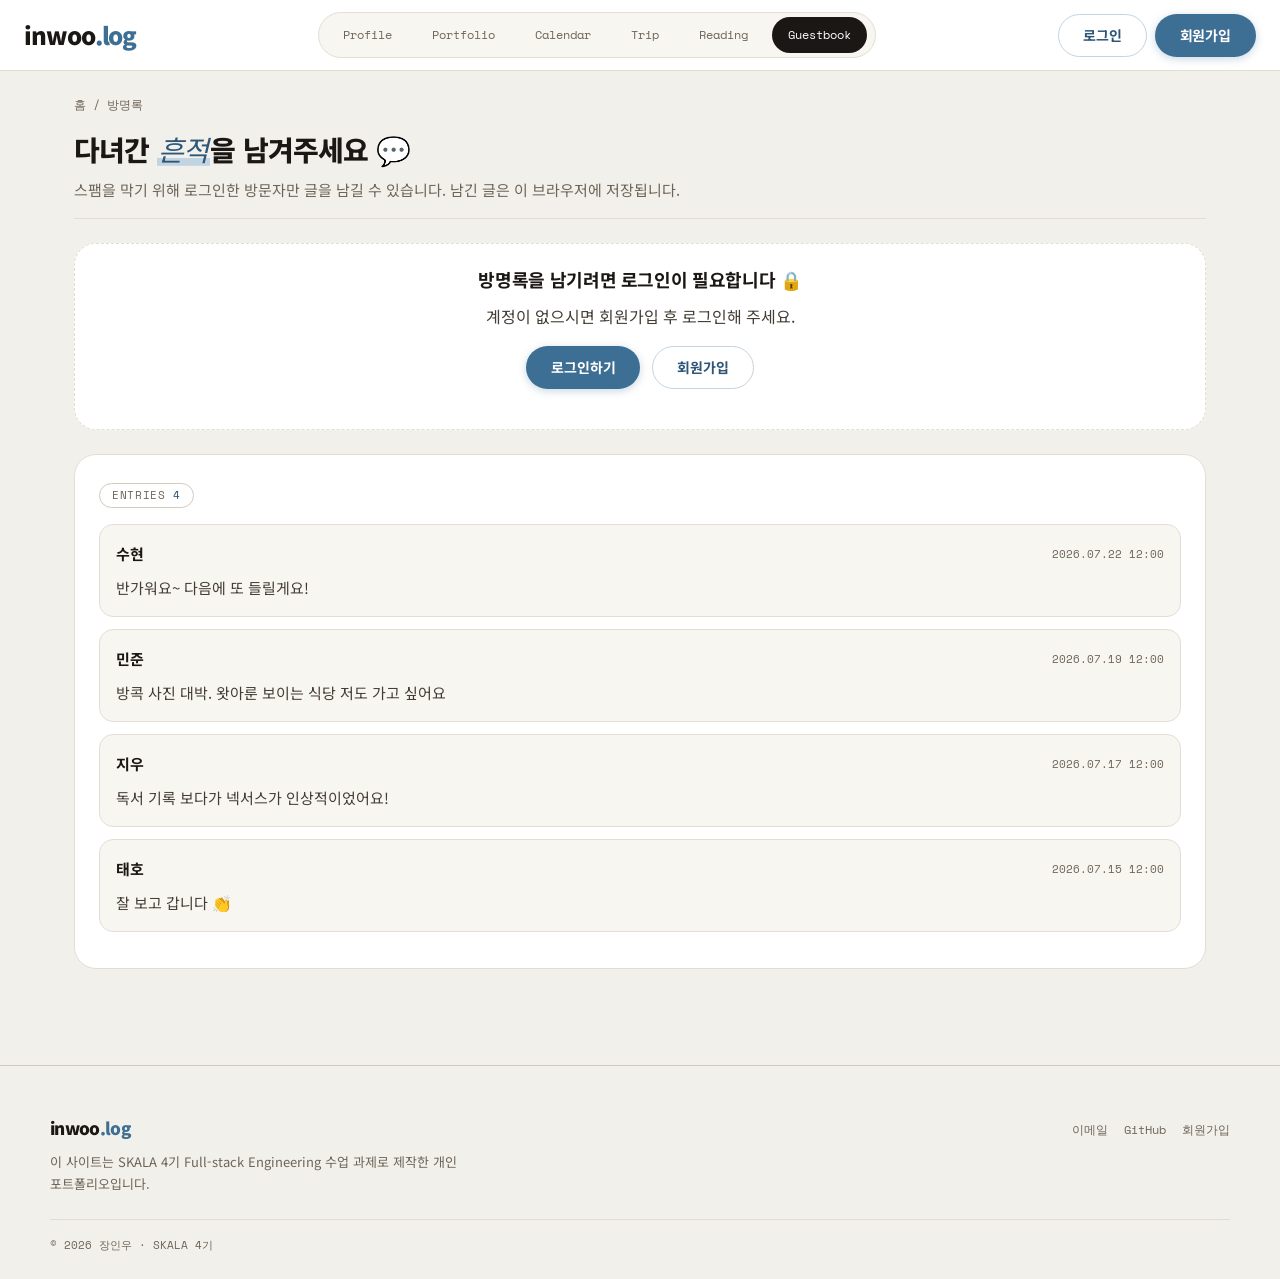
==== commit 3ceb76ef: "Inwoo.log 사이트 개선 — 강의 시간표 데이터화·포트폴리오·여행/커서 효과·반응형 - 강의 시간표: scheduleData.js로 학기 전체 데이터화(캘린더·주간 표 자동 " ====
--- a/html/guestbook.html
+++ b/html/guestbook.html
@@ -114,9 +114,8 @@
       </div>
       <ul class="site-footer__links">
         <li><a href="mailto:roseprincess0331@gmail.com">이메일</a></li>
-        <li><a href="https://github.com" target="_blank" rel="noopener">GitHub</a></li>
-        <li><a href="signUp.html">회원가입</a></li>
-        <li><a href="guestbook.html">방명록</a></li>
+        <li><a href="https://github.com/inwoo-jang" target="_blank" rel="noopener">GitHub</a></li>
+        <li class="footer-signup"><a href="signUp.html">회원가입</a></li>
       </ul>
     </div>
     <p class="site-footer__copy">© 2026 장인우 · SKALA 4기</p>
--- a/css/style.css
+++ b/css/style.css
@@ -345,7 +345,7 @@
 
 .nav-list {
   display: flex;
-  flex-wrap: wrap;
+  flex-wrap: nowrap;   /* 두 줄로 넘어가지 않게 항상 한 줄 유지 */
   gap: var(--sp-2);
   list-style: none;
   margin: 0;
@@ -361,7 +361,7 @@
 
 .nav-list a {
   display: block;
-  padding: var(--sp-2) var(--sp-5);
+  padding: var(--sp-2) var(--sp-4);
   border-radius: var(--r-full);
   font-family: var(--font-mono);
   font-size: 0.75rem;
@@ -385,6 +385,11 @@
   display: flex;
   align-items: center;
   gap: var(--sp-2);
+}
+
+/* 로그인·회원가입 — 글자 수가 달라도 같은 너비로 나란히 */
+.topbar__auth .btn {
+  min-width: 5.5rem;
 }
 
 /* 모바일 햄버거 버튼 — 넓은 화면에서는 숨긴다 */
@@ -426,54 +431,57 @@
   font-family: inherit;
   font-size: 0.875rem;
   font-weight: 700;
+  letter-spacing: -0.01em;
   line-height: 1.2;
   cursor: pointer;
   background: none;
-  transition: transform var(--t-jelly), box-shadow var(--t-base),
+  transition: transform .16s ease, box-shadow .22s ease,
               background-color var(--t-fast), color var(--t-fast),
               border-color var(--t-fast);
 }
 
 .btn:hover {
   text-decoration: none;
-  transform: translateY(-2px) scale(1.03);
-}
-
-/* 젤리 — 누르면 눌렸다가 통통 튄다 */
+  transform: translateY(-1px);
+}
+
 .btn:active {
-  transform: translateY(0) scale(.93);
-  transition: transform .08s ease;
+  transform: translateY(0) scale(.96);
+  transition: transform .09s ease;
 }
 
 .btn--primary {
   background-color: var(--sky-500);
   color: var(--surface);
-  box-shadow: 0 2px 0 var(--sky-600), 0 6px 18px var(--glow-sky-soft);
-}
-
-/* 네온 — 호버 시 하늘색 잔광이 번진다 */
+  box-shadow: 0 2px 8px rgba(61, 110, 147, .28);
+}
+
+/* 호버 — 색이 또렷해지고 하늘색 그림자가 살짝 커진다 */
 .btn--primary:hover {
-  background-color: var(--sky-400);
-  box-shadow: 0 2px 0 var(--sky-600),
-              0 0 0 4px var(--glow-sky-soft),
-              0 8px 28px var(--glow-sky);
-  animation: jelly .5s var(--t-jelly);
+  background-color: var(--sky-600);
+  box-shadow: 0 6px 18px rgba(61, 110, 147, .34);
 }
 
 .btn--primary:active {
-  box-shadow: 0 0 0 var(--sky-600), 0 2px 10px var(--glow-sky-soft);
+  background-color: var(--sky-600);
+  box-shadow: 0 1px 4px rgba(61, 110, 147, .3);
 }
 
 .btn--ghost {
-  background-color: var(--surface);
+  background-color: transparent;
   color: var(--sky-600);
-  border-color: var(--line-2);
-}
-
+  border: 1.5px solid var(--sky-200);
+}
+
+/* 호버 — 옅은 하늘 배경이 채워지고 테두리가 또렷해진다 */
 .btn--ghost:hover {
   background-color: var(--sky-50);
-  border-color: var(--sky-300);
-  box-shadow: 0 0 0 4px var(--glow-sky-soft);
+  border-color: var(--sky-400);
+  color: var(--sky-700);
+}
+
+.btn--ghost:active {
+  background-color: var(--sky-100);
 }
 
 .btn--mini {
@@ -513,12 +521,49 @@
   gap: var(--sp-3);
 }
 
-@keyframes jelly {
-  0%   { transform: translateY(-2px) scale(1.03, 1.03); }
-  30%  { transform: translateY(-2px) scale(1.10, 0.92); }
-  55%  { transform: translateY(-2px) scale(0.96, 1.06); }
-  75%  { transform: translateY(-2px) scale(1.04, 0.98); }
-  100% { transform: translateY(-2px) scale(1.03, 1.03); }
+/* 나란한 두 버튼을 같은 너비로 */
+.btn-row--equal .btn {
+  flex: 1 1 0;
+}
+
+/* 간단한 바로가기 — 텍스트 + 화살표만, 얇은 구분선 */
+.quick-links {
+  list-style: none;
+  margin: 0;
+  padding: 0;
+  border-top: 1px solid var(--line);
+}
+
+.quick-links li {
+  border-bottom: 1px solid var(--line);
+}
+
+.quick-links a {
+  display: flex;
+  align-items: center;
+  justify-content: space-between;
+  gap: var(--sp-3);
+  padding: var(--sp-3) var(--sp-2);
+  color: var(--ink);
+  font-weight: 700;
+  font-size: 0.9375rem;
+  transition: padding-left var(--t-base), color var(--t-fast);
+}
+
+.quick-links a:hover {
+  padding-left: var(--sp-4);
+  color: var(--sky-600);
+  text-decoration: none;
+}
+
+.quick-links__arrow {
+  color: var(--text-dim);
+  transition: transform var(--t-base), color var(--t-fast);
+}
+
+.quick-links a:hover .quick-links__arrow {
+  transform: translateX(4px);
+  color: var(--sky-600);
 }
 
 /* ---------- 10. 벤토 히어로 ---------- */
@@ -2366,13 +2411,232 @@
   gap: var(--sp-5);
 }
 
+/* 좋아하는 것들(색·운동 / 음악) — 좁은 왼쪽 + 넓은 오른쪽 2열.
+   음악 앨범이 남는 가로 공간으로 펼쳐지도록 오른쪽을 넓게 준다 */
+.taste-grid--fav {
+  grid-template-columns: minmax(0, 240px) minmax(0, 1fr);
+  align-items: start;
+}
+
+/* 좋아하는 음악 — 커버플로우: 가운데 크게 + 양옆 비스듬히(3D), 좌우 슬라이딩 */
+.coverflow {
+  position: relative;
+  margin-top: var(--sp-2);
+  padding: var(--sp-3) var(--sp-5) 0;
+  perspective: 1000px;
+  overflow: hidden;   /* 옆으로 물러난 카드가 화면 밖으로 넘쳐 가로 스크롤 나는 걸 막는다 */
+  outline: none;
+  /* 옆 카드가 가운데에서 얼마나 벌어질지 — 좁아지면 값을 줄여 뒤로 파고들게 한다 */
+  --cf-shift: 78%;
+}
+
+/* 폭이 좁아질수록 옆 카드를 가운데 뒤로 더 밀어넣어(가려지는 면적 ↑) 잘리지 않게 한다 */
+@media (max-width: 1024px) {
+  .coverflow { --cf-shift: 58%; }
+}
+
+/* 태블릿 미만 — 색·운동 / 음악을 세로로 쌓아 음악이 넉넉한 폭을 갖게 한다 */
+@media (max-width: 767px) {
+  .taste-grid--fav { grid-template-columns: 1fr; }
+  .coverflow { --cf-shift: 50%; }
+}
+
+@media (max-width: 560px) {
+  .coverflow { --cf-shift: 40%; }
+}
+
+@media (max-width: 420px) {
+  .coverflow { --cf-shift: 30%; }
+}
+
+.coverflow__track {
+  position: relative;
+  height: 264px;   /* 그랩바 + 커버 + 곡 정보 카드 */
+  margin: 0 auto;
+  padding: 0;
+  list-style: none;
+  transform-style: preserve-3d;
+}
+
+/* 플레이어 카드 — 앨범색 그라데이션 + 미세 노이즈 질감 + 그림자로 입체감.
+   투명도 대신 불투명 배경이라 배경 위에서도 또렷하다 */
+.coverflow__item {
+  position: absolute;
+  top: 0;
+  left: 50%;
+  width: 172px;
+  margin-left: -86px;
+  padding: var(--sp-3);
+  border-radius: var(--r-lg);
+  --c1: #8A8072;   /* 위(밝은 쪽) — nth-child로 앨범색 지정 */
+  --c2: #5B5349;   /* 아래(어두운 쪽) */
+  background-color: var(--c2);
+  background-image:
+    url("data:image/svg+xml,%3Csvg xmlns='http://www.w3.org/2000/svg' width='140' height='140'%3E%3Cfilter id='n'%3E%3CfeTurbulence type='fractalNoise' baseFrequency='0.85' numOctaves='2' stitchTiles='stitch'/%3E%3C/filter%3E%3Crect width='100%25' height='100%25' filter='url(%23n)' opacity='0.45'/%3E%3C/svg%3E"),
+    linear-gradient(158deg, var(--c1), var(--c2));
+  background-size: 140px 140px, cover;
+  background-repeat: repeat, no-repeat;
+  background-blend-mode: soft-light, normal;
+  box-shadow: 0 18px 38px rgba(20, 24, 28, 0.28),
+              inset 0 1px 0 rgba(255, 255, 255, 0.14);
+  cursor: pointer;
+  transition: transform .55s cubic-bezier(.25, .8, .3, 1), opacity .55s ease;
+}
+
+/* 상단 그랩바 — 플레이어 시트 느낌 */
+.coverflow__item::before {
+  content: "";
+  display: block;
+  width: 40px;
+  height: 4px;
+  margin: 0 auto var(--sp-3);
+  border-radius: var(--r-full);
+  background-color: rgba(255, 255, 255, 0.5);
+}
+
+/* 앨범 커버에서 딴 색 — 위(밝은)/아래(어두운) 2톤 그라데이션 */
+.coverflow__item:nth-child(1) { --c1: #8A8072; --c2: #5B5349; }  /* 허회경 — 웜그레이 */
+.coverflow__item:nth-child(2) { --c1: #7C9471; --c2: #4C6147; }  /* 알레프 — 그린 */
+.coverflow__item:nth-child(3) { --c1: #8286D6; --c2: #4A4E9E; }  /* 봉훈 — 인디고 */
+.coverflow__item:nth-child(4) { --c1: #6E7C8A; --c2: #414B57; }  /* dori — 슬레이트 */
+.coverflow__item:nth-child(5) { --c1: #9A8C80; --c2: #66594E; }  /* 죠지 — 타우프 */
+.coverflow__item:nth-child(6) { --c1: #7C8794; --c2: #48505E; }  /* 이창섭 — 블루그레이 */
+.coverflow__item:nth-child(7) { --c1: #566178; --c2: #2F374C; }  /* 도규 — 딥네이비 */
+.coverflow__item:nth-child(8) { --c1: #6FA2B8; --c2: #3E6E82; }  /* 그리즐리 — 스카이틸 */
+
+.coverflow__item img {
+  width: 100%;
+  aspect-ratio: 1;
+  object-fit: cover;
+  border-radius: var(--r-md);
+  box-shadow: 0 10px 22px rgba(20, 24, 28, 0.3);
+}
+
+.coverflow__meta {
+  margin-top: var(--sp-3);
+  padding: 0 var(--sp-1);
+  text-align: left;
+  transition: opacity .4s ease;
+}
+
+.coverflow__song {
+  margin: 0;
+  font-size: 0.8125rem;
+  font-weight: 700;
+  color: #FFFFFF;
+  /* 제목이 길면 뒷부분을 …으로 생략 (한 줄) */
+  white-space: nowrap;
+  overflow: hidden;
+  text-overflow: ellipsis;
+}
+
+/* 앨범을 누르면 해당 곡 유튜브로 (가운데 카드) */
+.coverflow__link {
+  display: block;
+  color: inherit;
+  text-decoration: none;
+}
+
+.coverflow__link:hover {
+  text-decoration: none;
+}
+
+.coverflow__artist {
+  margin: 3px 0 0;
+  font-size: 0.6875rem;
+  color: rgba(255, 255, 255, 0.82);
+  white-space: nowrap;
+  overflow: hidden;
+  text-overflow: ellipsis;
+}
+
+/* 위치별 3D 배치 — JS가 클래스를 갈아끼우면 부드럽게 슬라이딩된다 */
+.coverflow__item.is-center {
+  transform: translateX(0) rotateY(0deg) scale(1);
+  opacity: 1;
+  z-index: 3;
+  cursor: pointer;   /* 클릭하면 유튜브로 */
+}
+
+.coverflow__item.is-left {
+  transform: translateX(calc(-1 * var(--cf-shift))) rotateY(38deg) scale(.8);
+  opacity: .58;
+  z-index: 2;
+}
+
+.coverflow__item.is-right {
+  transform: translateX(var(--cf-shift)) rotateY(-38deg) scale(.8);
+  opacity: .58;
+  z-index: 2;
+}
+
+.coverflow__item.is-hidden {
+  transform: translateX(0) scale(.55);
+  opacity: 0;
+  z-index: 1;
+  pointer-events: none;
+}
+
+/* 가운데 카드만 곡 정보를 보여준다 */
+.coverflow__item:not(.is-center) .coverflow__meta {
+  opacity: 0;
+}
+
+/* 화살표는 커버 세로 중앙(≈108px), 가운데 카드 바로 옆으로 붙인다 */
+.coverflow .slider__nav {
+  top: 108px;
+  z-index: 5;
+}
+
+.coverflow .slider__nav--prev {
+  left: calc(50% - 124px);
+  right: auto;
+}
+
+.coverflow .slider__nav--next {
+  left: auto;
+  right: calc(50% - 124px);
+}
+
+.coverflow__count {
+  margin: var(--sp-4) 0 0;
+  text-align: center;
+  font-family: var(--font-mono);
+  font-size: 0.6875rem;
+  color: var(--text-dim);
+}
+
+/* 첫 hover 때 한 번만 뜨는 코치마크 */
+.coverflow__hint {
+  position: absolute;
+  top: 2.4rem;
+  left: 50%;
+  z-index: 6;
+  padding: var(--sp-1) var(--sp-3);
+  border-radius: var(--r-full);
+  background-color: var(--ink);
+  color: var(--surface);
+  font-size: 0.6875rem;
+  white-space: nowrap;
+  box-shadow: var(--sh-md);
+  opacity: 0;
+  pointer-events: none;
+  transform: translate(-50%, 6px);
+  transition: opacity .3s ease, transform .3s ease;
+}
+
+.coverflow__hint.is-show {
+  opacity: 1;
+  transform: translate(-50%, 0);
+}
+
 /* 좋아하는 색 칩 */
 .color-chips {
   display: flex;
   gap: var(--sp-5);
   list-style: none;
   /* 아래 "좋아하는 운동" 소제목과 한 호흡 띄운다 */
-  margin: 0 0 var(--sp-6);
+  margin: 0 0 calc(var(--sp-6) + var(--sp-2));
   padding: 0;
 }
 
@@ -2937,6 +3201,67 @@
   letter-spacing: -0.02em;
 }
 
+/* 강의 시간표 하단 — 돌아가기 오른쪽 정렬 */
+.class-foot {
+  text-align: right;
+}
+
+/* 강의 일정 — 주차별 표 블록 사이 간격 */
+.week-block {
+  margin-bottom: var(--sp-5);
+  scroll-margin-top: var(--sp-5);
+}
+
+/* 주간 보기 — 표 양옆에 이전/다음 주 화살표 자리 */
+.week-single {
+  position: relative;
+  padding-inline: 3rem;
+}
+
+.week-jump {
+  position: absolute;
+  top: 50%;
+  transform: translateY(-50%);
+  z-index: 3;
+  display: grid;
+  place-items: center;
+  width: 40px;
+  height: 40px;
+  border: none;
+  border-radius: var(--r-full);
+  background-color: var(--surface);
+  box-shadow: var(--sh-sm);
+  color: var(--ink);
+  font-size: 1.5rem;
+  line-height: 1;
+  cursor: pointer;
+  transition: background-color var(--t-fast), color var(--t-fast),
+              opacity var(--t-fast), transform .16s ease;
+}
+
+.week-jump--prev { left: 0; }
+.week-jump--next { right: 0; }
+
+.week-jump:hover {
+  background-color: var(--sky-50);
+  color: var(--sky-600);
+  transform: translateY(-50%) scale(1.1);
+}
+
+.week-jump:active {
+  transform: translateY(-50%) scale(.92);
+}
+
+.week-jump:disabled {
+  opacity: .3;
+  cursor: not-allowed;
+}
+
+@media (max-width: 560px) {
+  .week-single { padding-inline: 2.25rem; }
+  .week-jump { width: 34px; height: 34px; font-size: 1.25rem; }
+}
+
 .cal-side__desc {
   margin: 0 0 var(--sp-4);
   font-size: 0.8125rem;
@@ -3027,9 +3352,43 @@
 }
 
 .schedule {
+  width: 100%;
+  min-width: 36rem;      /* 좁아지면 찌그러지지 말고 가로 스크롤 (시간 열은 고정) */
+  table-layout: fixed;   /* 월~금 칸 균등 (내용과 무관하게 같은 너비) */
+  /* collapse면 sticky 셀의 배경·경계선이 함께 안 움직여 색이 새고 선이 사라진다 */
+  border-collapse: separate;
+  border-spacing: 0;
   background: none;
   border-radius: 0;
   overflow: visible;
+}
+
+/* 시간 열(첫 열) — 좁게 고정 + 가로 스크롤 시 왼쪽에 붙박이(불투명 배경·실선) */
+.schedule thead th:first-child {
+  width: 6.5rem;
+  position: sticky;
+  left: 0;
+  z-index: 6;
+  background-color: var(--surface);
+  /* 좌우를 빈 서페이스로 마스킹해 누수 차단 + 오른쪽에 구분 실선 */
+  box-shadow: -8px 0 0 var(--surface), 5px 0 0 var(--surface), 6px 0 0 var(--line-2);
+}
+
+.schedule td,
+.schedule tbody th {
+  overflow-wrap: break-word;
+}
+
+/* 셀 높이 고정 — 내용 길이와 무관하게 표 크기가 일정하게 */
+.schedule thead th {
+  height: 3rem;
+}
+
+.schedule tbody th,
+.schedule tbody td {
+  height: 4.75rem;
+  vertical-align: middle;
+  overflow: hidden;
 }
 
 /* 머리행 — 잉크 라인 아래 모노 타이포 */
@@ -3043,6 +3402,11 @@
   border-bottom: 2px solid var(--ink);
 }
 
+/* 요일 사이 점선 (첫 행) — 시간|월 경계는 실선이므로 화요일부터 */
+.schedule thead th:nth-child(n + 3) {
+  border-left: 1px dashed var(--line-2);
+}
+
 .schedule thead th small {
   color: var(--text-dim);
 }
@@ -3058,9 +3422,14 @@
   color: var(--sky-400);
 }
 
-/* 시간 열 */
+/* 시간 열 — 가로 스크롤 시 왼쪽에 붙박이(불투명 배경 + 오른쪽 실선) */
 .schedule tbody th {
-  background: none;
+  position: sticky;
+  left: 0;
+  z-index: 5;
+  background-color: var(--surface);
+  /* 좌우를 빈 서페이스로 마스킹해 누수 차단 + 오른쪽에 구분 실선 */
+  box-shadow: -8px 0 0 var(--surface), 5px 0 0 var(--surface), 6px 0 0 var(--line-2);
   border-bottom: 1px dashed var(--line-2);
   text-align: right;
   padding-right: var(--sp-4);
@@ -3071,6 +3440,11 @@
   border-left: 1px dashed var(--line-2);
   border-bottom: 1px dashed var(--line-2);
   padding: var(--sp-4) var(--sp-3);
+}
+
+/* 시간|월 경계는 시간 열의 실선으로 대신하므로 첫 요일 칸 왼쪽 점선 제거 */
+.schedule tbody td:first-of-type {
+  border-left: 0;
 }
 
 .schedule tbody tr:last-child th,
@@ -3093,6 +3467,7 @@
 .cell--peach    { background-color: var(--peach-bg); }
 .cell--lavender { background-color: var(--lavender-bg); }
 .cell--pink     { background-color: var(--pink-bg); }
+.cell--mint     { background-color: var(--mint-bg); }
 
 td.lunch {
   background-color: var(--surface-2);
@@ -3109,15 +3484,74 @@
 .day-block {
   background-color: var(--surface);
   border: 1px solid var(--line);
-  border-left: 5px solid var(--peach-ink);
-  border-radius: var(--r-md);
+  border-left: 4px solid var(--ink);
+  border-radius: var(--r-lg);
   padding: var(--sp-5);
-  margin-bottom: var(--sp-4);
-}
-
-.day-block h2 {
-  margin: 0 0 var(--sp-3);
-}
+  margin-bottom: var(--sp-5);
+  box-shadow: var(--sh-sm);
+}
+
+/* 시간대 머리 — 파스텔 칩 + 제목, 아래 구분선 */
+.day-block__head {
+  display: flex;
+  align-items: center;
+  gap: var(--sp-3);
+  margin: 0 0 var(--sp-4);
+  padding-bottom: var(--sp-3);
+  border-bottom: 1px solid var(--line);
+}
+
+.day-block__head h2 {
+  margin: 0;
+  font-size: 1.1875rem;
+}
+
+.day-block__chip {
+  flex: none;
+  font-family: var(--font-mono);
+  font-size: 0.625rem;
+  font-weight: 700;
+  letter-spacing: .14em;
+  text-transform: uppercase;
+  padding: var(--sp-1) var(--sp-3);
+  border-radius: var(--r-full);
+  background-color: var(--ink);
+  color: var(--surface);
+}
+
+/* 하루 일과 타임라인 — 모노 시간 + 내용, 항목 사이 점선 */
+.day-plan {
+  list-style: none;
+  margin: 0;
+  padding: 0;
+}
+
+.day-plan li {
+  display: grid;
+  grid-template-columns: 3.5rem 1fr;
+  gap: var(--sp-4);
+  align-items: baseline;
+  padding: var(--sp-3) 0;
+}
+
+.day-plan li + li {
+  border-top: 1px dashed var(--line-2);
+}
+
+.day-plan__time {
+  font-family: var(--font-mono);
+  font-size: 0.8125rem;
+  font-weight: 700;
+  color: var(--sky-600);
+}
+
+.day-plan__text {
+  font-size: 0.9375rem;
+  line-height: 1.6;
+  color: var(--text);
+}
+
+/* 시간대 구분은 블랙으로 통일 (칩·좌측 라인 모두 잉크색) */
 
 /* ---------- 23. 책장 ---------- */
 .shelf-hint {
@@ -3355,25 +3789,35 @@
   list-style: none;
   margin: 0;
   padding: 0;
-}
-
+  display: flex;
+  flex-direction: column;
+  gap: var(--sp-3);
+}
+
+/* 밑줄 그은 문장 — 배경 톤에 맞춘 종이 카드 + 명조체 + 큰 여는 따옴표 */
 .book-quotes li {
-  margin-bottom: var(--sp-2);
-  padding: var(--sp-1) 0 var(--sp-1) var(--sp-4);
-  border-left: 2px solid var(--lavender-ink);
-  font-family: var(--font-serif);
-  font-style: italic;
-  font-size: 1.0625rem;
-  line-height: 1.6;
+  position: relative;
+  margin: 0;
+  padding: var(--sp-2) var(--sp-4) var(--sp-2) var(--sp-6);
+  border-radius: var(--r-sm);
+  background-color: var(--bg);
+  box-shadow: inset 0 0 0 1px rgba(120, 105, 85, .10);
+  font-family: "Nanum Myeongjo", var(--font-serif), serif;
+  font-size: 0.9375rem;
+  line-height: 1.7;
   color: var(--ink);
 }
 
 .book-quotes li::before {
-  content: "“";
-}
-
-.book-quotes li::after {
-  content: "”";
+  content: "\201C";
+  position: absolute;
+  left: 0.5rem;
+  top: 0.25rem;
+  font-family: "Nanum Myeongjo", serif;
+  font-size: 1.5rem;
+  line-height: 1;
+  color: var(--shelf-edge);
+  opacity: .5;
 }
 
 /* ---------- 24. 여행 사진 피드 ---------- */
@@ -3632,9 +4076,9 @@
   position: relative;
   display: flex;
   flex-direction: column;
-  /* 세로로 긴 연습장 비율 */
-  min-height: 860px;
-  padding: var(--sp-5) var(--sp-5) var(--sp-5) var(--sp-8);
+  /* 페이지마다 높이가 달라지지 않도록 고정 — 넘치면 페이지 안에서 스크롤 */
+  height: min(860px, 82vh);
+  padding: var(--sp-4) var(--sp-3) var(--sp-4) var(--sp-7);
   background-color: var(--surface);
   border: 1px solid var(--line);
   border-radius: var(--r-md) var(--r-lg) var(--r-lg) var(--r-md);
@@ -3667,10 +4111,13 @@
 .note__shot {
   margin: var(--sp-4) 0;
   transform: rotate(-0.4deg);
+  text-align: center;
 }
 
 .note__shot img {
-  width: 100%;
+  width: auto;
+  max-width: 100%;
+  max-height: 220px;   /* 연습장 안에 들어오도록 크기 축소 */
   height: auto;
   border: 1px solid var(--line);
   border-radius: var(--r-sm);
@@ -3754,24 +4201,50 @@
 .note__body {
   position: relative;
   flex: 1 1 auto;
+  min-height: 0;        /* flex 안에서 body가 정해진 높이를 갖도록 */
+  overflow: hidden;
   perspective: 1600px;
-  perspective-origin: -49px center;
+  perspective-origin: 0 center;
 }
 
 .note__page {
+  /* 페이지는 body를 가득 채우고, 내용이 넘치면 안에서 스크롤 */
+  position: absolute;
+  inset: 0;
+  overflow-y: auto;
+  padding-right: 2px;   /* 스크롤바를 오른쪽 끝에 가깝게 */
   /* 넘김 기준선 = 스프링 중심 (종이 바깥 왼쪽) */
-  transform-origin: -49px center;
+  transform-origin: 0 center;
   transform-style: preserve-3d;
   backface-visibility: hidden;
-}
-
-/* 종이 절반 클릭으로 넘기기 — 방향을 가리키는 손가락 커서 */
-.note__body.zone-next {
-  cursor: url("data:image/svg+xml,%3Csvg xmlns='http://www.w3.org/2000/svg' width='36' height='36'%3E%3Ctext y='28' font-size='27'%3E%F0%9F%91%89%3C/text%3E%3C/svg%3E") 18 18, e-resize;
-}
-
-.note__body.zone-prev {
-  cursor: url("data:image/svg+xml,%3Csvg xmlns='http://www.w3.org/2000/svg' width='36' height='36'%3E%3Ctext y='28' font-size='27'%3E%F0%9F%91%88%3C/text%3E%3C/svg%3E") 18 18, w-resize;
+  /* 무드에 맞는 얇은 스크롤바 */
+  scrollbar-width: thin;
+  scrollbar-color: var(--line-2) transparent;
+}
+
+.note__page::-webkit-scrollbar {
+  width: 8px;
+}
+
+.note__page::-webkit-scrollbar-thumb {
+  background-color: var(--line-2);
+  border-radius: var(--r-full);
+  border: 2px solid transparent;
+  background-clip: content-box;
+}
+
+.note__page::-webkit-scrollbar-track {
+  background: transparent;
+}
+
+/* 종이 절반 클릭으로 넘기기 — 방향을 가리키는 손가락 커서.
+   이모지를 SVG 안에서 흰색 실루엣으로 마스킹(feComposite)하고 그림자로 가시성 확보 */
+.note.zone-next {
+  cursor: url("data:image/svg+xml,%3Csvg xmlns='http://www.w3.org/2000/svg' width='40' height='40'%3E%3Cfilter id='w' x='-40%25' y='-40%25' width='180%25' height='180%25'%3E%3CfeFlood flood-color='white' result='f'/%3E%3CfeComposite in='f' in2='SourceGraphic' operator='in' result='s'/%3E%3CfeDropShadow in='s' dx='0' dy='1' stdDeviation='1.2' flood-color='black' flood-opacity='0.5'/%3E%3C/filter%3E%3Ctext x='4' y='31' font-size='30' filter='url(%23w)'%3E%F0%9F%91%89%3C/text%3E%3C/svg%3E") 20 20, e-resize;
+}
+
+.note.zone-prev {
+  cursor: url("data:image/svg+xml,%3Csvg xmlns='http://www.w3.org/2000/svg' width='40' height='40'%3E%3Cfilter id='w' x='-40%25' y='-40%25' width='180%25' height='180%25'%3E%3CfeFlood flood-color='white' result='f'/%3E%3CfeComposite in='f' in2='SourceGraphic' operator='in' result='s'/%3E%3CfeDropShadow in='s' dx='0' dy='1' stdDeviation='1.2' flood-color='black' flood-opacity='0.5'/%3E%3C/filter%3E%3Ctext x='4' y='31' font-size='30' filter='url(%23w)'%3E%F0%9F%91%88%3C/text%3E%3C/svg%3E") 20 20, w-resize;
 }
 
 /* 넘어가는 종이는 아래 장 위에 겹쳐 놓는다 */
@@ -3915,17 +4388,56 @@
 }
 
 .note__controls {
-  display: flex;
+  display: grid;
+  grid-template-columns: auto 1fr auto;   /* ‹ · 가운데 · › */
   align-items: center;
-  justify-content: space-between;
   gap: var(--sp-3);
   margin-top: var(--sp-5);
   padding-top: var(--sp-4);
   border-top: 1px solid var(--line);
 }
 
+/* ‹ › 넘기기 버튼 — 평소엔 옅게, 호버 시 또렷하게 */
+.note__nav {
+  display: grid;
+  place-items: center;
+  width: 36px;
+  height: 36px;
+  border: 1px solid var(--line);
+  border-radius: var(--r-full);
+  background-color: transparent;
+  color: var(--text-dim);
+  opacity: .5;
+  font-size: 1.25rem;
+  line-height: 1;
+  cursor: pointer;
+  transition: background-color var(--t-fast), border-color var(--t-fast),
+              color var(--t-fast), opacity var(--t-fast), transform .16s ease;
+}
+
+.note__nav:hover {
+  opacity: 1;
+  background-color: var(--sky-50);
+  border-color: var(--sky-300);
+  color: var(--sky-600);
+  transform: translateY(-1px);
+}
+
+.note__nav:active {
+  transform: translateY(0) scale(.94);
+}
+
+.note__nav:disabled {
+  opacity: .25;
+  cursor: not-allowed;
+  pointer-events: none;
+}
+
 /* 목록으로 — 버튼 티 없이 작은 글자만 */
 .note__back {
+  display: block;
+  width: fit-content;
+  margin: var(--sp-4) auto 0;   /* 연습장 아래 가운데 */
   padding: 0;
   border: none;
   background: none;
@@ -3945,6 +4457,7 @@
 
 .note__count {
   margin: 0;
+  text-align: center;
   font-family: var(--font-mono);
   font-size: 0.75rem;
   color: var(--text-dim);
@@ -4085,11 +4598,47 @@
   overflow: hidden;
 }
 
+/* 사진 + 양옆 화살표를 담는 틀 */
+.viewer__frame {
+  position: relative;
+}
+
 .viewer__figure img {
   width: 100%;
   max-height: 68vh;
   object-fit: contain;
   background-color: var(--surface-2);
+  cursor: pointer;   /* 좌우 절반 클릭으로 넘기기 */
+}
+
+/* 사진 양옆 화살표 — 테두리 없이 사진 위에 */
+.viewer__side {
+  position: absolute;
+  top: 50%;
+  transform: translateY(-50%);
+  z-index: 2;
+  border: none;
+  background: none;
+  padding: var(--sp-2) var(--sp-3);
+  color: #fff;
+  font-size: 2.75rem;
+  line-height: 1;
+  cursor: pointer;
+  opacity: .8;
+  text-shadow: 0 1px 8px rgba(0, 0, 0, .55);
+  transition: opacity var(--t-fast), transform .16s ease;
+}
+
+.viewer__side--prev { left: var(--sp-2); }
+.viewer__side--next { right: var(--sp-2); }
+
+.viewer__side:hover {
+  opacity: 1;
+  transform: translateY(-50%) scale(1.18);
+}
+
+.viewer__side:active {
+  transform: translateY(-50%) scale(.92);
 }
 
 .viewer__cap {
@@ -4390,24 +4939,93 @@
 }
 
 /* ---------- 25. 폼 ---------- */
+/* 로그인·회원가입 전용 타이틀 — 다른 메뉴 페이지의 좌측 정렬 에디토리얼 제목과 달리,
+   이모지를 은은히 빛나는 원형 배지로 올리고 아래에 세리프 워드마크를 중앙 정렬한다 */
+.auth-head {
+  text-align: center;
+  margin-bottom: var(--sp-6);
+}
+
+.auth-title {
+  font-size: clamp(1.75rem, 4vw, 2.375rem);
+  font-weight: 800;
+  letter-spacing: -0.03em;
+  line-height: 1.15;
+  margin-bottom: var(--sp-3);
+}
+
+.auth-title__icon {
+  display: flex;
+  align-items: center;
+  justify-content: center;
+  width: 3.25rem;
+  height: 3.25rem;
+  margin: 0 auto var(--sp-4);
+  font-size: 1.5rem;
+  background-image: radial-gradient(circle at 32% 26%, var(--surface), var(--sky-50));
+  border: 1px solid var(--sky-100);
+  border-radius: var(--r-full);
+  box-shadow: 0 8px 22px var(--glow-sky-soft),
+              inset 0 1px 0 rgba(255, 255, 255, .8);
+}
+
+/* 강조 단어(로그인/회원가입) — 기울임 없이 같은 볼드 산세리프에
+   하늘색만 입혀 깔끔하게. 밑줄·세리프 이탤릭 제거로 지저분함을 없앤다 */
+.auth-title em {
+  font-family: inherit;
+  font-style: normal;
+  font-weight: 800;
+  color: var(--sky-500);
+  background: none;
+  padding: 0;
+}
+
+.auth-head .page-desc {
+  max-width: 36ch;
+  margin: 0 auto;
+}
+
+/* 큰 섹션(계정 정보·개인 프로필 정보·가입동기) — 테두리 상자 없이
+   블랙박스 타이틀 + 필드만. 소그룹(성별·관심분야)만 박스로 남는다 */
 .auth-form fieldset {
+  border: 0;
+  padding: 0;
+  margin: 0;
+}
+
+/* 섹션마다 테두리 박스(카드) — 블랙박스 타이틀이 상단 테두리에 얹힌다.
+   성별·관심분야는 이 박스 안에 다시 작은 박스로 들어간다 */
+.auth-form > fieldset {
   border: 1px solid var(--line);
   border-radius: var(--r-lg);
-  padding: var(--sp-5);
-  margin: 0 0 var(--sp-5);
-}
-
+  padding: var(--sp-4) var(--sp-5) var(--sp-5);
+}
+
+.auth-form > fieldset + fieldset {
+  margin-top: var(--sp-5);
+}
+
+/* 섹션 타이틀(블랙박스) — 둥근 모서리에서 살짝 띄우고 첫 필드와 간격 */
+.auth-form > fieldset > legend {
+  margin-bottom: var(--sp-3);
+  margin-left: var(--sp-2);
+}
+
+/* 블랙박스 — 각진 검정 태그 + 모노 대문자. 터미널 라벨 같은 담백한 느낌 */
 .auth-form legend {
-  padding: var(--sp-1) var(--sp-4);
+  padding: var(--sp-1) var(--sp-3);
   background-color: var(--ink);
   color: var(--surface);
-  border-radius: var(--r-full);
+  border: 0;
+  border-radius: 6px;
   font-family: var(--font-mono);
   font-size: 0.6875rem;
-  letter-spacing: 0.06em;
+  font-weight: 700;
+  letter-spacing: 0.08em;
   text-transform: uppercase;
 }
 
+/* 성별·관심분야 — 테두리 있는 소그룹 박스 유지 */
 .field-group {
   border: 1px solid var(--line) !important;
   border-radius: var(--r-md) !important;
@@ -4586,53 +5204,9 @@
   margin: var(--sp-5) 0 0;
 }
 
-.form-actions .btn--primary {
+/* 로그인·회원가입 폼 버튼 — 두 개를 같은 너비로 나란히 */
+.form-actions .btn {
   flex: 1;
-}
-
-input[type="submit"],
-input[type="reset"] {
-  padding: var(--sp-3) var(--sp-6);
-  font-family: inherit;
-  font-size: 0.875rem;
-  font-weight: 700;
-  border: 1px solid transparent;
-  border-radius: var(--r-full);
-  cursor: pointer;
-  transition: transform var(--t-jelly), box-shadow var(--t-base),
-              background-color var(--t-fast);
-}
-
-input[type="submit"] {
-  flex: 1;
-  background-color: var(--sky-500);
-  color: var(--surface);
-  box-shadow: 0 2px 0 var(--sky-600), 0 6px 18px var(--glow-sky-soft);
-}
-
-input[type="submit"]:hover {
-  background-color: var(--sky-400);
-  transform: translateY(-2px) scale(1.02);
-  box-shadow: 0 2px 0 var(--sky-600),
-              0 0 0 4px var(--glow-sky-soft),
-              0 8px 28px var(--glow-sky);
-}
-
-input[type="submit"]:active,
-input[type="reset"]:active {
-  transform: scale(.93);
-  transition: transform .08s ease;
-}
-
-input[type="reset"] {
-  background-color: var(--surface);
-  color: var(--sky-600);
-  border-color: var(--line-2);
-}
-
-input[type="reset"]:hover {
-  background-color: var(--sky-50);
-  border-color: var(--sky-300);
 }
 
 .auth-link {
@@ -4853,14 +5427,46 @@
 /* ---------- 28. 반응형 ---------- */
 
 /* 태블릿 — 아이패드 세로(768px)부터 2단 유지 */
+/* iPad·모바일 — 로그인 페이지에 회원가입이 있으니 상단은 로그인만 남긴다 */
+@media (max-width: 1024px) {
+  .topbar__auth .btn--primary {
+    display: none;
+  }
+}
+
 @media (min-width: 768px) and (max-width: 1024px) {
   .taste-grid {
     grid-template-columns: repeat(2, 1fr);
   }
 
-  /* 6개 메뉴가 한 줄에 들어가도록 여백을 줄인다 */
+  /* iPad 구간 — 로고·메뉴·인증 버튼이 한 줄에 들어가도록 촘촘히 */
+  .topbar {
+    gap: var(--sp-2);
+    padding: var(--sp-3) var(--sp-4);
+  }
+
+  .topbar__logo {
+    font-size: 1.25rem;
+  }
+
+  .nav-list {
+    gap: 2px;
+    padding: var(--sp-1);
+  }
+
   .nav-list a {
     padding: var(--sp-2) var(--sp-3);
+  }
+
+  .topbar__auth {
+    gap: var(--sp-1);
+  }
+
+  /* 회원가입이 숨겨져 공간이 있으니 로그인은 데스크탑과 비슷한 크기로 */
+  .topbar__auth .btn {
+    min-width: 0;
+    padding: var(--sp-3) var(--sp-4);
+    font-size: 0.875rem;
   }
 
   /* 연습장 두 권을 나란히 두기엔 좁은 구간 */
@@ -4893,6 +5499,7 @@
   .topbar__auth .btn {
     padding: var(--sp-2) var(--sp-3);
     font-size: 0.75rem;
+    min-width: 4.75rem;
   }
 
   /* 햄버거 버튼 — 로고 왼쪽, 로그인 버튼 오른쪽 끝에 배치 */
@@ -4976,9 +5583,10 @@
     aspect-ratio: 4 / 5;
   }
 
-  /* 본문 + 사이드바 세로 배치 */
+  /* 본문 + 사이드바 세로 배치 — 자식이 화면 폭을 꽉 채우게 stretch */
   .layout {
     flex-direction: column;
+    align-items: stretch;
   }
 
   /* 사이드바 껍데기를 풀어 패널들을 본문과 같은 축에 세운다.
@@ -5021,12 +5629,12 @@
 
   .note__body,
   .page-portfolio .note__body {
-    perspective-origin: -31px center;
+    perspective-origin: -16px center;
   }
 
   .note__page,
   .page-portfolio .note__page {
-    transform-origin: -31px center;
+    transform-origin: -16px center;
   }
 
   .note__rings {
@@ -5144,8 +5752,7 @@
     flex-direction: column;
   }
 
-  input[type="submit"],
-  input[type="reset"] {
+  .form-actions .btn {
     width: 100%;
   }
 
@@ -5316,11 +5923,11 @@
 }
 
 .page-portfolio .note__body {
-  perspective-origin: -73px center;
+  perspective-origin: -48px center;
 }
 
 .page-portfolio .note__page {
-  transform-origin: -73px center;
+  transform-origin: -48px center;
 }
 
 .page-portfolio .note__cover-title {
@@ -5528,10 +6135,33 @@
   border-radius: 1px;
   background: var(--paper-white);
   box-shadow: 0 18px 50px rgba(39, 31, 23, .10);
+  /* 어떤 책을 펼쳐도 크기가 일정하게 — 내용이 길면 페이지 안에서 스크롤 */
+  height: min(560px, 66vh);
+  overflow: hidden;
 }
 
 .book-open__page {
   min-width: 0;
+  overflow-y: auto;
+  padding-right: 2px;   /* 스크롤바를 오른쪽 끝에 가깝게 */
+  /* 무드에 맞는 얇은 스크롤바 */
+  scrollbar-width: thin;
+  scrollbar-color: var(--line-2) transparent;
+}
+
+.book-open__page::-webkit-scrollbar {
+  width: 7px;
+}
+
+.book-open__page::-webkit-scrollbar-thumb {
+  background-color: var(--line-2);
+  border-radius: var(--r-full);
+  border: 2px solid transparent;
+  background-clip: content-box;
+}
+
+.book-open__page::-webkit-scrollbar-track {
+  background: transparent;
 }
 
 .book-open__page .book-sub:first-child {
@@ -5920,3 +6550,70 @@
     min-width: 0;
   }
 }
+
+/* ==========================================================
+   31. 커스텀 손가락 커서 + 반짝이
+   (홈 Recent trip · 프로필 앨범 등 [data-finger-zone] 영역 전용)
+   ========================================================== */
+
+/* 마우스를 따라다니는 손가락 */
+.finger-cursor {
+  position: fixed;
+  left: 0;
+  top: 0;
+  z-index: 9999;
+  pointer-events: none;
+  opacity: 0;
+  transition: opacity .15s ease;
+  will-change: transform;
+}
+
+.finger-cursor.is-visible {
+  opacity: 1;
+}
+
+.finger-cursor__emoji {
+  display: block;
+  font-size: 1.5rem;
+  line-height: 1;
+  transform: translate(-50%, -4%);
+  /* 노란 이모지를 흰색 실루엣으로 — brightness(0)로 검게, invert(1)로 희게 */
+  filter: brightness(0) invert(1) drop-shadow(0 1px 2px rgba(20, 24, 28, .45));
+}
+
+/* 클릭 가능한 대상 위에서는 손가락이 통통 튄다 */
+.finger-cursor.is-bouncing .finger-cursor__emoji {
+  animation: finger-bounce .55s ease infinite;
+}
+
+@keyframes finger-bounce {
+  0%, 100% { transform: translate(-50%, -4%)  scale(1); }
+  50%      { transform: translate(-50%, -34%) scale(1.12); }
+}
+
+/* 마우스 중심에서 가볍게 흩어지는 반짝이 — 4각 별이 팝하며 트윙클 */
+.sparkle {
+  position: fixed;
+  z-index: 9998;
+  width: var(--size, 6px);
+  height: var(--size, 6px);
+  margin-top: calc(var(--size, 6px) / -2);
+  margin-left: calc(var(--size, 6px) / -2);
+  pointer-events: none;
+  background: #fff;
+  clip-path: polygon(50% 0%, 61% 39%, 100% 50%, 61% 61%, 50% 100%, 39% 61%, 0% 50%, 39% 39%);
+  filter: drop-shadow(0 0 2px rgba(255, 255, 255, .9));
+  animation: sparkle-twinkle .7s ease forwards;
+}
+
+@keyframes sparkle-twinkle {
+  0%   { transform: translate(0, 0) scale(0) rotate(0deg); opacity: 0; }
+  35%  { transform: translate(calc(var(--dx, 0) * .35), calc(var(--dy, -6px) * .35)) scale(1) rotate(35deg); opacity: 1; }
+  100% { transform: translate(var(--dx, 0), var(--dy, -14px)) scale(0) rotate(80deg); opacity: 0; }
+}
+
+/* 커스텀 커서가 켜진 영역에선 기본 커서를 숨긴다 */
+.finger-zone--active,
+.finger-zone--active * {
+  cursor: none !important;
+}
